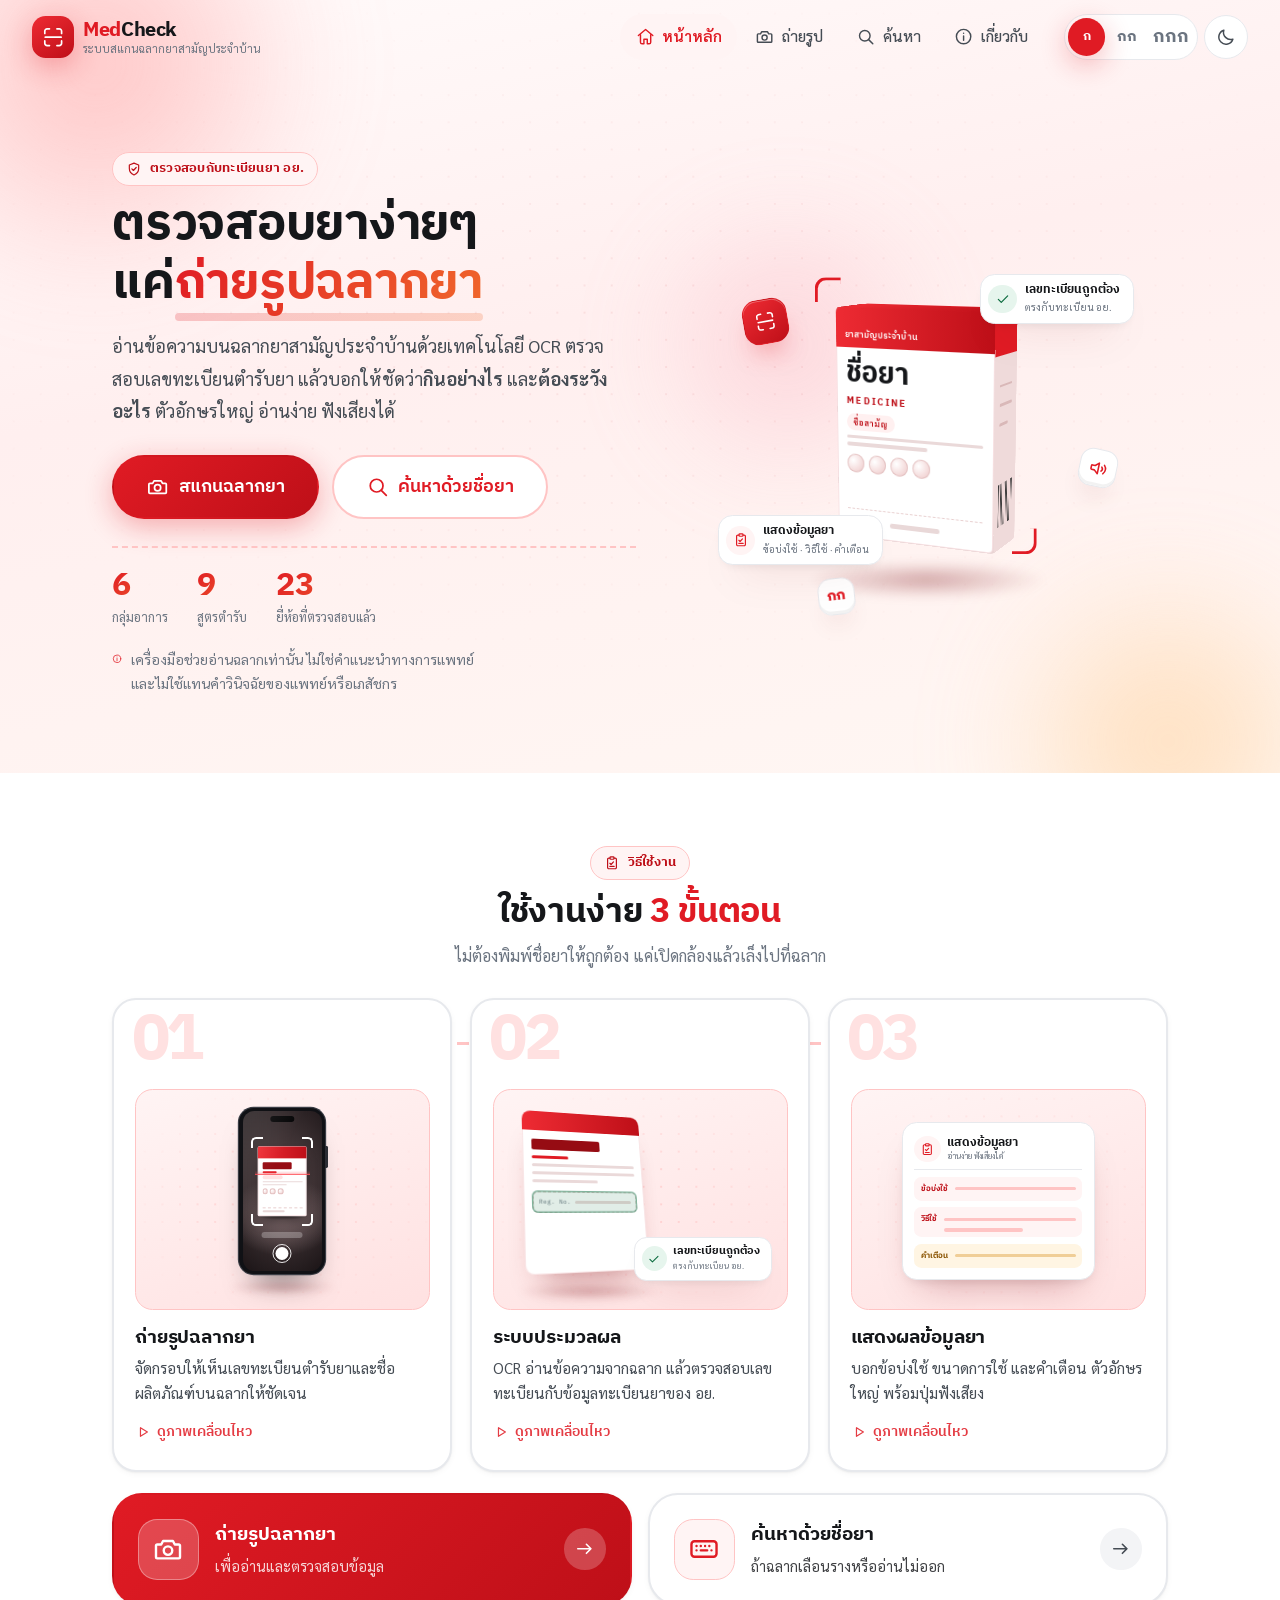
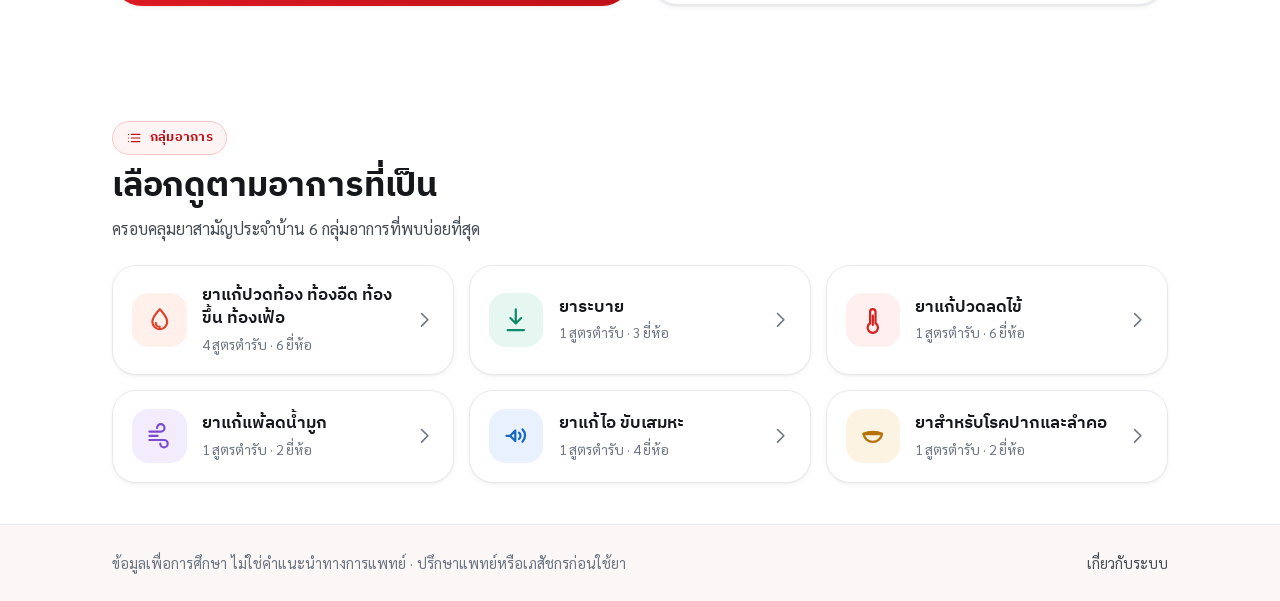
==== frontend/index.html @ 34eaa43f "หน้าถ่ายรูปฉลากยา เปิดกล้อง ถ่ายภาพนิ่ง และเลือกภาพจากเครื่อง - โครงหน้าถ่ายรูป 3 สถานะ ยังไม่เปิดกล" ====
<!DOCTYPE html>
<html lang="th">
<head>
  <meta charset="utf-8">
  <meta name="viewport" content="width=device-width, initial-scale=1">
  <title>MedCheck · ระบบสแกนฉลากยาสามัญประจำบ้าน</title>
  <meta name="description"
        content="อ่านฉลากยาด้วย OCR ตรวจสอบเลขทะเบียน อย. พร้อมข้อบ่งใช้ ขนาดยา และคำเตือน">

  <link rel="preconnect" href="https://fonts.googleapis.com">
  <link rel="preconnect" href="https://fonts.gstatic.com" crossorigin>
  <link rel="stylesheet" href="https://fonts.googleapis.com/css2?family=IBM+Plex+Sans+Thai:wght@400;500;600;700&family=Sarabun:wght@400;500;600;700&family=IBM+Plex+Mono:wght@500;600&display=swap">


  <link rel="stylesheet" href="css/tokens.css">
  <link rel="stylesheet" href="css/base.css">
  <link rel="stylesheet" href="css/shell.css">
  <link rel="stylesheet" href="css/components.css">
  <link rel="stylesheet" href="css/pages.css">
</head>
<body>

  <div id="intro" aria-hidden="true">
    <span class="intro-mark" data-ico="scan"></span>
    <div class="intro-name"><i>Med</i>Check</div>
    <div class="intro-sub">ระบบสแกนฉลากยาสามัญประจำบ้าน</div>
    <div class="intro-bar"><i></i></div>
  </div>

  <a class="skip" href="#main">ข้ามไปเนื้อหาหลัก</a>
  <header class="hdr">
    <div class="wrap hdr-in">
      <a href="#/" class="logo">
        <span class="logo-mark" data-ico="scan" aria-hidden="true"></span>
        <span class="logo-tx"><b><i>Med</i>Check</b>
        <span>ระบบสแกนฉลากยาสามัญประจำบ้าน</span></span>
      </a>

      <nav class="mainnav" aria-label="เมนูหลัก">
        <a href="#/" data-nav="home"><span data-ico="home" aria-hidden="true"></span>หน้าหลัก</a>
        <a href="#/scan" data-nav="scan"><span data-ico="camera" aria-hidden="true"></span>ถ่ายรูป</a>
        <a href="#/search" data-nav="search"><span data-ico="search" aria-hidden="true"></span>ค้นหา</a>
        <a href="#/about" data-nav="about"><span data-ico="info" aria-hidden="true"></span>เกี่ยวกับ</a>
      </nav>

      <div class="hdr-act">
        <div class="fs-ctl" role="group" aria-label="ปรับขนาดตัวอักษร">
          <button type="button" data-fs="1" aria-pressed="true" title="ตัวอักษรขนาดปกติ">ก<span class="sr-only">ขนาดปกติ</span></button>
          <button type="button" data-fs="2" aria-pressed="false" title="ตัวอักษรขนาดใหญ่">กก<span class="sr-only">ขนาดใหญ่</span></button>
          <button type="button" data-fs="3" aria-pressed="false" title="ตัวอักษรขนาดใหญ่พิเศษ">กกก<span class="sr-only">ขนาดใหญ่พิเศษ</span></button>
        </div>

        <button class="iconbtn" id="themeBtn" type="button" aria-label="สลับโหมดสีสว่างและมืด"> 
          <span data-ico="moon" aria-hidden="true"></span></button>
          <button class="iconbtn menu-btn" id="menuBtn" type="button"
          aria-expanded="false" aria-controls="drawer" aria-label="เปิดเมนู">
          <span class="bars" aria-hidden="true"><i></i><i></i><i></i></span></button>
      </div>
    </div>
  </header>

  <main id="main">
    <section class="view" id="view-home">
      <div class="hero">
        <span class="blob b1" aria-hidden="true"></span>
        <span class="blob b2" aria-hidden="true"></span>
        <span class="blob b3" aria-hidden="true"></span>

        <div class="wrap hero-in">
          <div>
            <span class="eyebrow"><span data-ico="shield" aria-hidden="true"></span>ตรวจสอบกับทะเบียนยา อย.</span>

            <h1>ตรวจสอบยาง่ายๆ<br>แค่<em>ถ่ายรูปฉลากยา</em></h1>

            <p class="hero-lead">
              อ่านข้อความบนฉลากยาสามัญประจำบ้านด้วยเทคโนโลยี OCR
              ตรวจสอบเลขทะเบียนตำรับยา แล้วบอกให้ชัดว่า<b>กินอย่างไร</b> และ<b>ต้องระวังอะไร</b>
              ตัวอักษรใหญ่ อ่านง่าย ฟังเสียงได้
            </p>

            <div class="hero-cta">
              <a href="#/scan" class="btn btn-primary btn-lg">
                <span data-ico="camera" aria-hidden="true"></span>สแกนฉลากยา</a>
              <a href="#/search" class="btn btn-outline btn-lg">
                <span data-ico="search" aria-hidden="true"></span>ค้นหาด้วยชื่อยา</a>
            </div>
            
            <div class="hero-stats" id="heroStats"></div>
            <p class="hero-note">
              <span data-ico="info" aria-hidden="true"></span>
              <span>เครื่องมือช่วยอ่านฉลากเท่านั้น ไม่ใช่คำแนะนำทางการแพทย์
              และไม่ใช้แทนคำวินิจฉัยของแพทย์หรือเภสัชกร</span>
            </p>
          </div>
        
          
          <div class="art" aria-hidden="true">
            <span class="art-gnd"></span>

            <span class="art-bub red p1" data-tip="สแกนฉลากยาด้วยกล้อง"><span class="art-bub-in" data-ico="scan"></span></span>
            <span class="art-bub p2" data-tip="ฟังเสียงอ่านข้อมูลยา"><span class="art-bub-in" data-ico="speaker"></span></span>
            <span class="art-bub txt p3" data-tip="ขยายตัวอักษรให้อ่านง่าย"><span class="art-bub-in">กก</span></span>

            <div class="box3d">
              <div class="box3d-in">
                <div class="face front">
                  <div class="fr-band">ยาสามัญประจำบ้าน</div>
                  <div class="fr-body">
                    <b class="fr-brand">ชื่อยา</b>
                    <span class="fr-en">MEDICINE</span>
                    <span class="fr-gen">ชื่อสามัญ</span>
                    <span class="fr-ln"></span><span class="fr-ln s"></span>
                    <span class="fr-pill"><i></i><i></i><i></i><i></i></span>
                  </div>
                  <div class="fr-reg"><span>Reg. No.</span><i></i></div>
                  <i class="art-shine"></i>
                </div>
                <div class="face back"></div>
                <div class="face right"><span class="rl"></span><span class="rl"></span><span class="rl"></span><span class="rb"></span></div>
                <div class="face left"></div>
                <div class="face top"></div>
                <div class="face bottom"></div>
              </div>
            </div>

            <div class="art-scan"><i class="k1"></i><i class="k2"></i><i class="k3"></i><i class="k4"></i><i class="bm"></i></div>

            <div class="art-chip c1">
              <i data-ico="check"></i>
              <div><b>เลขทะเบียนถูกต้อง</b><span>ตรงกับทะเบียน อย.</span></div>
            </div>
            <div class="art-chip c2">
              <i data-ico="clipboard"></i>
              <div><b>แสดงข้อมูลยา</b><span>ข้อบ่งใช้ · วิธีใช้ · คำเตือน</span></div>
            </div>
          </div>
        </div>
      </div>

        <div class="wrap sec">
          <div class="center" style="max-width: 46ch; margin-inline:auto; margin-bottom:1.8rem;">
            <span class="eyebrow"><span data-ico="clipboard" aria-hidden="true"></span>วิธีใช้งาน</span>
            <h2>ใช้งานง่าย <span style="color: var(--primary)">3 ขั้นตอน</span></h2>
            <p class="muted mt-2">ไม่ต้องพิมพ์ชื่อยาให้ถูกต้อง แค่เปิดกล้องแล้วเล็งไปที่ฉลาก</p>
        </div>


        <div class="steps" id="stepList">

          <button class="step" type="button" data-step="0" aria-expanded="false">
              <span class="step-num" aria-hidden="true">01</span>
              <span class="step-stage">
                <span class="step-scene" aria-hidden="true">
                  <span class="sc">
                    <span class="sc-gnd s1-gnd"></span>
                    <span class="s1-phone">
                      <span class="s1-screen">
                      <span class="s1-shadow"></span>
                      <span class="s1-label">
                        <span class="lb-band"></span>
                        <span class="lb-body">
                          <span class="lb-title"></span><span class="lb-sub"></span><span class="lb-pill"></span>
                          <span class="lb-line"></span><span class="lb-line s"></span>
                          <span class="lb-dots"><i></i><i></i><i></i></span>
                        </span>
                        <span class="lb-reg"><i></i></span>
                      </span>
                      <span class="s1-vf"><i class="k1"></i><i class="k2"></i><i class="k3"></i><i class="k4"></i><span class="s1-beam"></span></span>
                      <span class="s1-hint"></span>
                      <span class="s1-shutter"><i></i></span>
                      <span class="s1-flash"></span>
                      </span>
                    </span>
                  </span>
                </span>
              </span>
              <h3>ถ่ายรูปฉลากยา</h3>
              <p>จัดกรอบให้เห็นเลขทะเบียนตำรับยาและชื่อผลิตภัณฑ์บนฉลากให้ชัดเจน</p>
              <span class="step-hint"><span data-ico="play" aria-hidden="true"></span>ดูภาพเคลื่อนไหว</span>
          </button>

          <button class="step" type="button" data-step="1" aria-expanded="false">
              <span class="step-num" aria-hidden="true">02</span>
              <span class="step-stage">
                <span class="step-scene" aria-hidden="true">
                  <span class="sc">
                    <span class="sc-gnd s2-gnd"></span>
                    <span class="s2-stage">
                      <span class="s2-card">
                      <span class="lb-band"></span>
                      <span class="s2-body">
                        <span class="lb-title"></span><span class="lb-sub"></span>
                        <span class="lb-line"></span><span class="lb-line"></span><span class="lb-line s"></span>
                        <span class="s2-reg"><span class="s2-hl"></span><em>Reg. No.</em><i></i></span>
                      </span>
                      <span class="s2-beam"></span>
                    </span>
                    </span>
                    <span class="sc-chip">
                      <span class="ci" data-ico="check"></span>
                      <span><b>เลขทะเบียนถูกต้อง</b><small>ตรงกับทะเบียน อย.</small></span>
                    </span>                    
                  </span>
                </span>
              </span>
              <h3>ระบบประมวลผล</h3>
              <p>OCR อ่านข้อความจากฉลาก แล้วตรวจสอบเลขทะเบียนกับข้อมูลทะเบียนยาของ อย.</p>
              <span class="step-hint"><span data-ico="play" aria-hidden="true"></span>ดูภาพเคลื่อนไหว</span>
          </button>

          <button class="step" type="button" data-step="2" aria-expanded="false">
              <span class="step-num" aria-hidden="true">03</span>
              <span class="step-stage">
                <span class="step-scene" aria-hidden="true">
                  <span class="sc">
                    <span class="s3-card">
                      <span class="s3-head">
                        <span class="ic" data-ico="clipboard"></span>
                        <span><b>แสดงข้อมูลยา</b><small>อ่านง่าย ฟังเสียงได้</small></span>
                      </span>
                      <span class="s3-row"><em>ข้อบ่งใช้</em><i></i></span>
                      <span class="s3-row"><em>วิธีใช้</em><i></i><i class="s"></i></span>
                      <span class="s3-row warn"><em>คำเตือน</em><i></i></span>
                    </span>
                  </span>
                </span>
              </span>

              <h3>แสดงผลข้อมูลยา</h3>
              <p>บอกข้อบ่งใช้ ขนาดการใช้ และคำเตือน ตัวอักษรใหญ่ พร้อมปุ่มฟังเสียง</p>
              <span class="step-hint"><span data-ico="play" aria-hidden="true"></span>ดูภาพเคลื่อนไหว</span>
          </button>
        </div>

        <div class="shortcuts">
          <a class="shortcut is-primary" href="#/scan">
            <span class="shortcut-ico" data-ico="camera" aria-hidden="true"></span>
            <span class="shortcut-b"><b>ถ่ายรูปฉลากยา</b><span>เพื่ออ่านและตรวจสอบข้อมูล</span></span>
            <span class="shortcut-go" data-ico="arrow" aria-hidden="true"></span>
          </a>
          <a class="shortcut" href="#/search">
            <span class="shortcut-ico" data-ico="keyboard" aria-hidden="true"></span>
            <span class="shortcut-b"><b>ค้นหาด้วยชื่อยา</b><span>ถ้าฉลากเลือนรางหรืออ่านไม่ออก</span></span>
            <span class="shortcut-go" data-ico="arrow" aria-hidden="true"></span>
          </a>
        </div>
        </div>

        <div class="wrap sec-sm">
          <div class="sec-head">
            <div class="ttl">
              <span class="eyebrow"><span data-ico="list" aria-hidden="true"></span>กลุ่มอาการ</span>
              <h2>เลือกดูตามอาการที่เป็น</h2>
              <p>ครอบคลุมยาสามัญประจำบ้าน 6 กลุ่มอาการที่พบบ่อยที่สุด</p>
            </div>
          </div>
          <div class="cats" id="homeCats"></div>
        </div>

        <div class="wrap sec-sm" id="recentWrap" hidden>
          <h2 style="font-size:clamp(1.2rem,2.4vw,1.6rem)">ดูล่าสุด</h2> 
          <ul class="rows" id="recentRows"></ul>       
        </div>


    </section>

    <section class="view" id="view-scan" hidden>
      <div class="wrap sec">
        <div class="page-head">
          <a class="backlink" href="#/" aria-label="กลับหน้าหลัก"><span data-ico="back" aria-hidden="true"></span></a>
          <div style="flex:1 1 16rem">
            <h1>ถ่ายรูปฉลากยา</h1>
            <p>ถ่ายให้เห็นชื่อยาและเลขทะเบียน อย. ชัดเจน ในที่ที่มีแสงเพียงพอ</p>
          </div>
        </div>

        <div class="camstage" id="camStage" data-state="idle">
          <video id="camView" playsinline muted autoplay></video>
          <img id="camShot" alt="ภาพฉลากยาที่ถ่ายไว้">
          <div class="camhint">
            <span data-ico="camera" aria-hidden="true"></span>
            <p>กดเปิดกล้องเพื่อถ่ายภาพฉลากยา<br>หรือเลือกภาพที่มีอยู่แล้วในเครื่อง</p>
          </div>
          <div class="camframe" aria-hidden="true"></div>
        </div>

        <p class="q-msg" id="camMsg" aria-live="polite" hidden></p>

        <div class="camctl">
          <button class="btn btn-primary btn-lg" id="camStart" type="button">
            <span data-ico="camera" aria-hidden="true"></span>เปิดกล้อง</button>
          <button class="btn btn-primary btn-lg" id="camShoot" type="button" hidden>
            <span data-ico="scan" aria-hidden="true"></span>ถ่ายภาพฉลาก</button>
          <button class="btn btn-soft" id="camRetry" type="button" hidden>
            <span data-ico="refresh" aria-hidden="true"></span>ถ่ายใหม่</button>
          <label class="btn btn-outline" for="camFile">
            <span data-ico="upload" aria-hidden="true"></span>เลือกภาพจากเครื่อง</label>
          <input class="sr-only" id="camFile" type="file" accept="image/*" capture="environment">
        </div>

        <canvas id="camWork" class="sr-only" aria-hidden="true"></canvas>

        <ul class="camtips">
          <li>วางฉลากให้อยู่ในกรอบ และถือกล้องให้นิ่ง</li>
          <li>เลี่ยงแสงสะท้อนจากแผงยาและฟิล์มพลาสติก</li>
          <li>ถ้าตัวอักษรเล็กมาก ให้ถ่ายใกล้ขึ้นทีละส่วน</li>
        </ul>
      </div>
    </section>

    <section class="view" id="view-search" hidden>
      <div class="wrap sec">
        <div class="page-head">
          <a class="backlink" href="#/" aria-label="กลับหน้าหลัก"><span data-ico="back" aria-hidden="true"></span></a>
          <div style="flex:1 1 16rem">
            <h1>ค้นหาข้อมูลยาสามัญประจำบ้าน</h1>
            <p>ค้นหาด้วยชื่อการค้า ชื่อสามัญทางยา หรือเลขทะเบียน อย.</p>
          </div>
        </div>

        <div class="searchwrap">
          <div class="searchbox">
            <span data-ico="search" aria-hidden="true"></span>
            <label class="sr-only" for="q">ค้นหาชื่อยา ตัวยาสำคัญ หรือเลขทะเบียนตำรับยา</label>
            <input id="q" type="search" inputmode="search" autocomplete="off"
                  role="combobox" aria-expanded="false" aria-controls="qList" aria-autocomplete="list"
                  placeholder="เช่น พาราเซตามอล, ซาร่า, 2A 721/28">
            <button class="clr" id="qClear" type="button" aria-label="ล้างคำค้นหา" hidden>
              <span data-ico="x" aria-hidden="true"></span></button>
            <button class="mic" id="qMic" type="button" aria-pressed="false" aria-label="พูดเพื่อค้นหา" hidden>
              <span data-ico="mic" aria-hidden="true"></span></button>
          </div>
          <ul class="suggest" id="qList" role="listbox" aria-label="คำแนะนำการค้นหา" hidden></ul>
        </div>
        <p class="q-msg" id="qMsg" aria-live="polite" hidden></p>

        <div class="chipbar" id="chipbar" role="group" aria-label="กรองตามกลุ่มอาการ"></div>
        <p class="text-sm muted mt-4" id="resCount" aria-live="polite"></p>
        <ul class="rows" id="resRows"></ul>
        <div id="resEmpty"></div>
      </div>
    </section>

    <section class="view" id="view-detail" hidden>
      <div class="wrap sec" id="detailBody"></div>
    </section>

    <section class="view" id="view-about" hidden>
      <div class="wrap sec" id="aboutBody"></div>
    </section>

  </main>

  
  <footer class="ftr">
    <div class="wrap ftr-in">
      <span>ข้อมูลเพื่อการศึกษา ไม่ใช่คำแนะนำทางการแพทย์ · ปรึกษาแพทย์หรือเภสัชกรก่อนใช้ยา</span>
      <nav aria-label="เมนูส่วนท้าย">
        <a href="#/about">เกี่ยวกับระบบ</a>
      </nav>
    </div>
  </footer>

  <nav class="botnav" aria-label="เมนูหลัก (อุปกรณ์พกพา)">
    <a href="#/"       data-nav="home"><span data-ico="home"   aria-hidden="true"></span>หน้าหลัก</a>
    <a href="#/scan"   data-nav="scan"><span data-ico="camera" aria-hidden="true"></span>ถ่ายรูป</a>
    <a href="#/search" data-nav="search"><span data-ico="search" aria-hidden="true"></span>ค้นหา</a>
    <a href="#/about"  data-nav="about"><span data-ico="info"   aria-hidden="true"></span>เกี่ยวกับ</a>
  </nav>

  <div class="drawer-back" id="drawerBack"></div>
  <aside class="drawer" id="drawer" role="dialog" aria-modal="true" aria-label="เมนูหลัก">
    <div class="drawer-head">
      <span class="logo">
        <span class="logo-mark" data-ico="scan" aria-hidden="true"></span>
        <span class="logo-tx"><b><i>Med</i>Check</b></span>
      </span>
      <button class="iconbtn" id="drawerClose" type="button" aria-label="ปิดเมนู">
        <span data-ico="x" aria-hidden="true"></span>
      </button>
    </div>
    <nav class="drawer-nav" aria-label="เมนูหลัก">
      <a href="#/" data-nav="home" style="--dd:60ms"><span data-ico="home" aria-hidden="true"></span>หน้าหลัก</a>
      <a href="#/scan" data-nav="scan" style="--dd:110ms"><span data-ico="camera" aria-hidden="true"></span>ถ่ายรูป</a>
      <a href="#/search" data-nav="search" style="--dd:160ms"><span data-ico="search" aria-hidden="true"></span>ค้นหา</a>
      <a href="#/about" data-nav="about" style="--dd:210ms"><span data-ico="info" aria-hidden="true"></span>เกี่ยวกับ</a>
    </nav>
  </aside>

  <script src="js/data.js"></script>
  <script src="js/app.js"></script>

</body>
</html>
---- frontend/css/tokens.css ----
/* ไส่่เฉดแดง */
:root{
    --red-50:#FFF4F4; 
    --red-100:#FFE1E1; 
    --red-200:#FFC4C4; 
    --red-300:#FF9494;
    --red-400:#F95C5C; 
    --red-500:#EE2B33; 
    --red-600:#E01B24; 
    --red-700:#BE0F18;
    --red-800:#960C13; 
    --red-900:#6E0A10;

    /* สีที่บอกหน้าที่ */
    --primary:#E01B24; 
    --primary-2:#BE0F18; 
    --primary-hover:#BE0F18; 
    --primary-active:#960C13;
    --on-primary:#fff;
    --tint:#FFF4F4; 
    --tint-2:#FFE1E1; 
    --tint-line:#FFC4C4; 
    --brand-ink:#BE0F18;

    /* สีประจำกลุ่มอาการ ช่วยให้จำและกวาดตาหาได้เร็ว */
    --c1:#E0432B; 
    --c1-bg:#FFF0EC; 
    --c2:#0E8A6A; 
    --c2-bg:#E6F6F1;
    --c3:#D6221F; 
    --c3-bg:#FFEFEF; 
    --c4:#7A4BD0; 
    --c4-bg:#F2ECFD;
    --c5:#1667C4;
    --c5-bg:#E9F1FC; 
    --c6:#B5730A; 
    --c6-bg:#FDF3E2;

    /* พื้นผิวและตัวอักษร */
    --page:#fff; 
    --panel:#F7F8FA; 
    --surface:#fff; 
    --surface-2:#FBF7F7; 
    --surface-3:#F3F4F6;
    --ink:#15171A; 
    --ink-2:#454C54; 
    --ink-3:#6B7480;
    --line:#E7E9ED; 
    --line-2:#D2D7DE;

    /* สีบอกสถานะ */
    --ok:#0B6B3E; 
    --ok-bg:#E6F5ED; 
    --ok-line:#A5DCC0;
    --warn:#8A5300; 
    --warn-bg:#FFF5E3; 
    --warn-line:#F0CE97;
    --danger:#BE0F18; 
    --danger-bg:#FFEFEF; 
    --danger-line:#FFC4C4;
    --info:#14508C; 
    --info-bg:#EAF2FB; 
    --info-line:#BCD5F0;

    --dark:#15171B; 
    --dark-2:#1E2126; 
    --dark-line:#2C3037; 
    --dark-ink:#EBEDF0; 
    --dark-ink-2:#98A1AC;

    /* เงา มุมโค้ง จังหวะ ฟอนต์ */
    --ring:#E01B24;
    --sh-1:0 1px 2px rgba(18,20,24,.05),0 2px 6px rgba(18,20,24,.04);
    --sh-2:0 6px 20px rgba(18,20,24,.08);
    --sh-3:0 20px 48px rgba(120,10,16,.16);
    --glow:0 8px 28px rgba(224,27,36,.32);

    --r-xs:10px; --r-sm:14px; --r:18px; --r-lg:24px; --r-xl:30px; --r-full:999px;
    --d1:150ms; --d2:240ms; --d3:380ms; --d4:560ms;
    --ez:cubic-bezier(.22,.61,.36,1); --ez-out:cubic-bezier(.16,1,.3,1); --ez-back:cubic-bezier(.34,1.5,.64,1);

    --f-head:"IBM Plex Sans Thai","Sarabun","Segoe UI",Tahoma,sans-serif;
    --f-body:"Sarabun","IBM Plex Sans Thai","Segoe UI",Tahoma,sans-serif;
    --f-mono:"IBM Plex Mono",ui-monospace,Consolas,monospace;

    --hdr:4.6rem; --nav:4.6rem; --maxw:1120px;
    color-scheme:light;
}

/* โหมดมืด — ตามการตั้งค่าของเครื่อง */
@media (prefers-color-scheme:dark){:root:not([data-theme="light"]){ color-scheme:dark;
    --primary:#F2444C; --primary-2:#D01B24; --primary-hover:#FF5A62; --primary-active:#BE0F18;
    --tint:#2C1618; --tint-2:#3D1D20; --tint-line:#5A2A2E; --brand-ink:#FF9494;
    --c1:#FF9E86; --c1-bg:#33201B; --c2:#66D6B4; --c2-bg:#123028; --c3:#FF9494; --c3-bg:#331A1A;
    --c4:#BFA3F5; --c4-bg:#241C38; --c5:#8CBAEE; --c5-bg:#132738; --c6:#F0C476; --c6-bg:#332715;
    --page:#101215; --panel:#15181C; --surface:#191D22; --surface-2:#20252B; --surface-3:#262C33;
    --ink:#F1F3F6; --ink-2:#C5CCD4; --ink-3:#959EA9;
    --line:#2A2F36; --line-2:#3A424B;
    --ok:#63D69E; --ok-bg:#0F2E1F; --ok-line:#245540;
    --warn:#EDBE74; --warn-bg:#2E220F; --warn-line:#54401F;
    --danger:#FF9494; --danger-bg:#301416; --danger-line:#582327;
    --info:#8FBDEE; --info-bg:#112336; --info-line:#274461;
    --dark:#0C0E11; --dark-2:#14171B; --dark-line:#252A31;
    --sh-1:0 1px 2px rgba(0,0,0,.5); --sh-2:0 6px 20px rgba(0,0,0,.55); --sh-3:0 20px 48px rgba(0,0,0,.68);
    --glow:0 8px 28px rgba(242,68,76,.28);
}}

/* โหมดมืด — ผู้ใช้กดเลือกเอง */
:root[data-theme="dark"]{ color-scheme:dark;
  --primary:#F2444C; --primary-2:#D01B24; --primary-hover:#FF5A62; --primary-active:#BE0F18;
  --tint:#2C1618; --tint-2:#3D1D20; --tint-line:#5A2A2E; --brand-ink:#FF9494;
  --c1:#FF9E86; --c1-bg:#33201B; --c2:#66D6B4; --c2-bg:#123028; --c3:#FF9494; --c3-bg:#331A1A;
  --c4:#BFA3F5; --c4-bg:#241C38; --c5:#8CBAEE; --c5-bg:#132738; --c6:#F0C476; --c6-bg:#332715;
  --page:#101215; --panel:#15181C; --surface:#191D22; --surface-2:#20252B; --surface-3:#262C33;
  --ink:#F1F3F6; --ink-2:#C5CCD4; --ink-3:#959EA9;
  --line:#2A2F36; --line-2:#3A424B;
  --ok:#63D69E; --ok-bg:#0F2E1F; --ok-line:#245540;
  --warn:#EDBE74; --warn-bg:#2E220F; --warn-line:#54401F;
  --danger:#FF9494; --danger-bg:#301416; --danger-line:#582327;
  --info:#8FBDEE; --info-bg:#112336; --info-line:#274461;
  --dark:#0C0E11; --dark-2:#14171B; --dark-line:#252A31;
  --sh-1:0 1px 2px rgba(0,0,0,.5); --sh-2:0 6px 20px rgba(0,0,0,.55); --sh-3:0 20px 48px rgba(0,0,0,.68);
  --glow:0 8px 28px rgba(242,68,76,.28);
}

/* ระดับขนาดตัวอักษร */
html{font-size:100%}                       /* 16px */
html[data-fs="2"]{font-size:112.5%}        /* 18px */
html[data-fs="3"]{font-size:127%}          /* ~20px */
---- frontend/css/base.css ----
/* reset และ typography */
*,*::before,*::after{
    box-sizing:border-box;
}

html{
    -webkit-text-size-adjust:100%; 
    scroll-behavior:smooth;
}

body{
    margin:0; 
    background:var(--page); 
    color:var(--ink);
    font:400 1rem/1.7 var(--f-body); 
    overflow-x:hidden; 
    -webkit-font-smoothing:antialiased;
}

h1,h2,h3,h4{
    font-family:var(--f-head); 
    font-weight:700; 
    line-height:1.28;
    margin:0; 
    letter-spacing:-.005em;
}

h1{font-size:clamp(1.85rem,5.4vw,3.05rem); line-height:1.2}
h2{font-size:clamp(1.45rem,3.4vw,2.1rem)}
h3{font-size:clamp(1.1rem,2.2vw,1.32rem)}
h4{font-size:1.05rem; font-weight:600}
p{margin:0}
ul,ol{margin:0; padding:0; list-style:none}
a{color:var(--brand-ink); text-underline-offset:3px}

/* สื่อ ฟอร์ม และโฟกัส */
img,video,canvas,svg{
    max-width:100%; 
    display:block;
}

svg{
    width:1.15em; 
    height:1.15em; 
    flex:0 0 auto;
}

button,input,select,textarea{font:inherit; color:inherit}

:where(a,button,input,select,textarea,[tabindex]):focus-visible{
  outline:3px solid var(--ring); 
  outline-offset:3px; 
  border-radius:var(--r-xs);
}

[hidden]{display:none!important}
::selection{background:var(--tint-2); color:var(--ink)}

/* ตัวช่วย */
.mono{
    font-family:var(--f-mono); 
    font-variant-numeric:tabular-nums;
}

.sr-only{
    position:absolute!important;
    width:1px;height:1px;
    padding:0;
    margin:-1px;
    overflow:hidden;clip:rect(0 0 0 0);
    white-space:nowrap;
    border:0;
}

.skip{
    position:absolute; 
    left:8px; 
    top:-100px; 
    z-index:2000; 
    background:var(--surface);
    padding:.7rem 1rem; 
    border-radius:var(--r-sm); 
    box-shadow:var(--sh-2);
    transition:top var(--d2) var(--ez)
}

.skip:focus{top:8px}

.wrap{
    width:100%; 
    max-width:var(--maxw); 
    margin-inline:auto;
    padding-inline:clamp(1rem,4vw,2rem)
}

.muted{color:var(--ink-3)} 
.text-sm{font-size:.9rem} 
.text-xs{font-size:.82rem}
.mt-2{margin-top:.5rem}
.mt-3{margin-top:.85rem}
.mt-4{margin-top:1.15rem}
.mt-5{margin-top:1.7rem}
.mb-3{margin-bottom:.85rem}
.mb-4{margin-bottom:1.15rem}
.ml-auto{margin-inline-start:auto}
.flex{display:flex}
.items-center{align-items:center}
.wrapf{flex-wrap:wrap}
.gap-2{gap:.5rem}.gap-3{gap:.85rem}
.gap-4{gap:1.15rem}
.center{text-align:center}

/* MOTION */
.view{animation:vin 420ms var(--ez-out) both}
@keyframes vin{
  from{opacity:0; transform:translate3d(0,22px,0) scale(.994)}
  to{opacity:1; transform:none}}

.view>*>.page-head,.view>.hero,.view>.wrap>.scan-wrap>.center{
  animation:vinLead 520ms var(--ez-out) both 80ms}
@keyframes vinLead{
  from{opacity:0; transform:translate3d(0,14px,0)} to{opacity:1; transform:none}}

.reveal{opacity:0; transform:translate3d(0,26px,0)}
.reveal.in{opacity:1; transform:none;
  transition:opacity var(--d4) var(--ez-out) var(--rd,0ms),
             transform var(--d4) var(--ez-out) var(--rd,0ms)}
.pop{opacity:0; transform:scale(.9)}
.pop.in{opacity:1; transform:none;
  transition:opacity var(--d3) var(--ez-back) var(--rd,0ms),
             transform var(--d3) var(--ez-back) var(--rd,0ms)}

@media (prefers-reduced-motion:reduce){
  *,*::before,*::after{animation-duration:1ms!important;animation-iteration-count:1!important;
    transition-duration:1ms!important;scroll-behavior:auto!important}
  .view{animation:none} .reveal,.pop{opacity:1; transform:none}
}

/* LAYOUT */
main{
    min-height:60vh; 
    padding-bottom:calc(var(--nav) + env(safe-area-inset-bottom) + .5rem)
}
@media (min-width:700px){ main{padding-bottom:0} }

.sec{padding-block:clamp(2.4rem,6vw,4.6rem)}
.sec-sm{padding-block:clamp(1.6rem,3.6vw,2.6rem)}

.sec-head{
    display:flex; 
    align-items:flex-start; 
    gap:.85rem; 
    flex-wrap:wrap; 
    margin-bottom:1.4rem;
}

.sec-head .ttl{
    flex:1 1 18rem; 
    min-width:0
}

.sec-head p{
    color:var(--ink-2); 
    font-size:1rem; 
    margin-top:.45rem; 
    max-width:56ch
}

.eyebrow{
    display:inline-flex; 
    align-items:center; 
    gap:.5rem; 
    margin-bottom:.65rem;
    padding:.32rem .8rem; 
    border-radius:var(--r-full); 
    background:var(--tint);
    color:var(--brand-ink); 
    border:1px solid var(--tint-line);
    font-family:var(--f-head); 
    font-size:.8rem; 
    font-weight:700; 
    letter-spacing:.02em}
.eyebrow svg{width:1rem;height:1rem}

.page-head{
    display:flex; 
    align-items:flex-start; 
    gap:.85rem; flex-wrap:wrap; 
    margin-bottom:1.5rem;
}
.backlink{
    width:3rem;
    height:3rem;
    flex:0 0 auto;
    border-radius:var(--r-full);
    border:1px solid var(--line); 
    background:var(--surface); color:var(--ink-2);
    display:grid;
    place-items:center; 
    cursor:pointer; 
    text-decoration:none;
    transition:all var(--d1) var(--ez)
}
.backlink:hover{
    background:var(--tint); 
    color:var(--primary);
    border-color:var(--tint-line); 
    transform:translateX(-3px);
}
.backlink svg{
    width:1.35rem;
    height:1.35rem;
}
.page-head h1{font-size:clamp(1.5rem,3.6vw,2.15rem)}
.page-head p{color:var(--ink-2); font-size:1rem; margin-top:.4rem}
---- frontend/css/shell.css ----
/* header */

/* แถบบนโปร่งใส */
.hdr {
    position:sticky; 
    top:0; 
    z-index:100; 
    background:transparent;
    border-bottom:1px solid transparent; 
    padding-top:env(safe-area-inset-top);
    transition: background var(--d3) var(--ez), border-color var(--d3) var(--ez), box-shadow var(--d3) var(--ez);
}

.hdr.is-scrolled {
    background:color-mix(in srgb,var(--surface) 88%,transparent);
    border-bottom-color:var(--line); 
    box-shadow:var(--sh-1);
}

@supports (backdrop-filter:blur(8px)){
  .hdr.is-scrolled{backdrop-filter:saturate(1.5) blur(16px)};}

/* ฮีโร่เลื่อนขึ้นไปอยู่ใต้แถบบน จะได้เห็นพื้นหลังทะลุแถบโปร่ง */
#view-home .hero{margin-top:calc(-1 * var(--hdr-h,0px)); padding-top:var(--hdr-h,0px)}

.hdr .wrap{max-width:min(84rem,100%);}
.hdr-in{
    min-height:var(--hdr); 
    display:flex; 
    align-items:center; 
    gap:.9rem;
    padding-block:.5rem; 
    flex-wrap:wrap;
}

/* logo */
.hdr-act {flex:0 0 auto}
.logo {
    display:flex; 
    align-items:center; 
    gap:.6rem; 
    text-decoration:none;
    color:inherit; 
    white-space:nowrap;
}

.logo-mark {
    width:2.6rem;
    height:2.6rem;
    flex:0 0 auto;
    border-radius:.85rem;
    display:grid;
    place-items:center;
    background:linear-gradient(145deg,var(--red-500),var(--red-700)); 
    color:#fff;
    box-shadow:var(--glow); 
    position:relative; 
    overflow:hidden;
}

/* แสงกวาดผ่านโลโก้เป็นระยะ */
.logo-mark::after{
    content:""; 
    position:absolute; 
    inset:0;
    background:linear-gradient(120deg,transparent 40%,rgba(255,255,255,.45) 50%,transparent 60%);
    transform:translateX(-120%); 
    animation:sheen 10s var(--ez) 1.4s infinite;
}
@keyframes sheen{0%,72%{transform:translateX(-120%)} 88%,100%{transform:translateX(120%)}}

.logo-mark svg{
    width:1.4rem;
    height:1.4rem;
}
.logo-tx{display:flex; flex-direction:column; line-height:1.18}
.logo-tx b{font-family:var(--f-head); font-size:1.28rem; font-weight:700;
  letter-spacing:-.02em; color:var(--ink)}
.logo-tx b i{font-style:normal; color:var(--primary)}
.logo-tx span{font-size:.7rem; color:var(--ink-3)}
@media (max-width:560px){ .logo-tx span{display:none} }

/* menu & icon */
.mainnav{display:none; margin-inline-start:auto; gap:.2rem}
.mainnav a{display:inline-flex; align-items:center; gap:.45rem;
  padding:.62rem .95rem; border-radius:var(--r-full); text-decoration:none;
  color:var(--ink-2); font-size:.95rem; font-weight:500; position:relative;
  white-space:nowrap; flex:0 0 auto;
  transition:background var(--d1) var(--ez), color var(--d1) var(--ez)}
.mainnav a svg{width:1.2rem;height:1.2rem}
.mainnav a:hover{background:var(--surface-3); color:var(--ink)}
.mainnav a[aria-current="page"]{color:var(--primary); font-weight:600;
  background:var(--tint)}

.hdr-act{display:flex; align-items:center; gap:.4rem; margin-inline-start:auto}
.mainnav+.hdr-act{margin-inline-start:.4rem}

.iconbtn{width:2.75rem;height:2.75rem;border-radius:var(--r-full);
  border:1px solid var(--line); background:var(--surface); color:var(--ink-2);
  display:grid;place-items:center; cursor:pointer;
  transition:background var(--d1) var(--ez), transform var(--d1) var(--ez),
             border-color var(--d1) var(--ez)}
.iconbtn:hover{background:var(--surface-3); border-color:var(--line-2); color:var(--ink)}
.iconbtn:active{transform:scale(.92)}
.iconbtn svg{width:1.25rem;height:1.25rem}

/* menu 3 level */
.menu-btn{display:none}
@media (min-width:700px) and (max-width:999px){ .menu-btn{display:grid} }
@media (min-width:1000px){ .mainnav{display:flex} }
@media (min-width:700px) and (max-width:1139px){
  html[data-fs="2"] .mainnav{display:none}
  html[data-fs="2"] .menu-btn{display:grid} }
@media (min-width:700px) and (max-width:1289px){
  html[data-fs="3"] .mainnav{display:none}
  html[data-fs="3"] .menu-btn{display:grid} }

  /* menu bar */
.menu-btn .bars{position:relative; width:1.4rem; height:1.05rem}
.menu-btn .bars i{position:absolute; inset-inline:0; height:2.5px;
  border-radius:2px; background:currentColor;
  transition:transform var(--d2) var(--ez-back), opacity var(--d1) var(--ez)}
.menu-btn .bars i:nth-child(1){top:0}
.menu-btn .bars i:nth-child(2){top:calc(50% - 1.25px)}
.menu-btn .bars i:nth-child(3){bottom:0}

.menu-btn[aria-expanded="true"]{background:var(--primary); color:#fff;
  border-color:var(--primary)}
.menu-btn[aria-expanded="true"] .bars i:nth-child(1){transform:translateY(.5rem) rotate(45deg)}
.menu-btn[aria-expanded="true"] .bars i:nth-child(2){opacity:0; transform:scaleX(.2)}
.menu-btn[aria-expanded="true"] .bars i:nth-child(3){transform:translateY(-.5rem) rotate(-45deg)}

/* slide menu  */
.drawer-back{position:fixed; inset:0; z-index:200; background:rgba(16,10,12,.5);
  opacity:0; pointer-events:none; transition:opacity var(--d3) var(--ez)}
@supports (backdrop-filter:blur(4px)){ .drawer-back{backdrop-filter:blur(4px)} }
.drawer-back.open{opacity:1; pointer-events:auto}

.drawer{position:fixed; z-index:201; top:0; bottom:0; inset-inline-end:0;
  width:min(23rem,88vw); background:var(--surface); box-shadow:var(--sh-3);
  display:flex; flex-direction:column;
  padding:1rem 1rem calc(1rem + env(safe-area-inset-bottom));
  padding-top:calc(1rem + env(safe-area-inset-top)); overflow-y:auto;
  transform:translateX(102%); visibility:hidden;
  transition:transform var(--d3) var(--ez-out), visibility 0s linear var(--d3)}
.drawer.open{transform:none; visibility:visible;
  transition:transform var(--d3) var(--ez-out), visibility 0s}

.drawer-head{display:flex; align-items:center; gap:.8rem;
  padding-bottom:1rem; border-bottom:1px solid var(--line)}
.drawer-head .logo{flex:1; min-width:0}

.drawer-nav{display:grid; gap:.55rem; margin-top:1.1rem}
.drawer-nav a{display:flex; align-items:center; gap:.9rem; min-height:3.6rem;
  padding:0 1.1rem; border-radius:var(--r); text-decoration:none;
  color:var(--ink-2); background:var(--surface-2); border:1.5px solid var(--line);
  font-family:var(--f-head); font-size:1.08rem; font-weight:600;
  opacity:0; transform:translateX(1.6rem)}
.drawer.open .drawer-nav a{opacity:1; transform:none;
  transition:opacity var(--d3) var(--ez-out) var(--dd,0ms),
             transform var(--d3) var(--ez-out) var(--dd,0ms),
             background var(--d1) var(--ez), color var(--d1) var(--ez),
             border-color var(--d1) var(--ez)}
.drawer-nav a svg{width:1.5rem;height:1.5rem}
.drawer-nav a:hover{background:var(--tint); border-color:var(--tint-line);
  color:var(--primary)}
.drawer-nav a[aria-current="page"]{
  background:linear-gradient(135deg,var(--primary),var(--primary-2));
  color:#fff; border-color:transparent; box-shadow:var(--glow)}

body.locked{overflow:hidden}

@media (prefers-reduced-motion:reduce){
  .drawer,.drawer.open{transition:none}
  .drawer-nav a{opacity:1; transform:none}
  .menu-btn .bars i{transition:none}
}

/*  ปุ่มขยายตัวอักษร */
.fs-ctl{display:inline-flex; align-items:center; padding:.2rem; gap:.15rem;
  border:1px solid var(--line); border-radius:var(--r-full); background:var(--surface)}
.fs-ctl button{min-width:2.35rem; height:2.35rem; border:0;
  border-radius:var(--r-full); cursor:pointer; background:transparent; color:var(--ink-3);
  font-family:var(--f-head); font-weight:700; line-height:1;
  display:grid; place-items:center; padding:0 .3rem;
  transition:background var(--d1) var(--ez), color var(--d1) var(--ez),
             transform var(--d1) var(--ez)}
.fs-ctl button:nth-child(1){font-size:.82rem}
.fs-ctl button:nth-child(2){font-size:.95rem}
.fs-ctl button:nth-child(3){font-size:1.1rem}
.fs-ctl button:hover{background:var(--surface-3); color:var(--ink-2)}
.fs-ctl button[aria-pressed="true"]{background:var(--primary); color:#fff;
  box-shadow:var(--glow)}
.fs-ctl button:active{transform:scale(.9)}


@media (max-width:400px){
  .fs-ctl button{min-width:2rem; height:2.1rem; padding:0 .2rem}
  .hdr-in{gap:.5rem}
}

/* button */
.btn{--h:3.35rem; display:inline-flex; align-items:center; justify-content:center;
  gap:.6rem; min-height:var(--h); padding:0 1.5rem;
  border-radius:var(--r-full); border:2px solid transparent;
  font-family:var(--f-head); font-size:1.02rem; font-weight:600; line-height:1;
  cursor:pointer; text-decoration:none; white-space:nowrap;
  position:relative; overflow:hidden;
  transition:background var(--d1) var(--ez), color var(--d1) var(--ez),
             border-color var(--d1) var(--ez), box-shadow var(--d2) var(--ez),
             transform var(--d1) var(--ez)}
.btn svg{width:1.25rem;height:1.25rem}
.btn:active{transform:scale(.97)}

.btn-primary{background:linear-gradient(135deg,var(--primary),var(--primary-2));
  color:#fff; box-shadow:var(--glow)}
.btn-primary:hover{box-shadow:0 12px 34px rgba(224,27,36,.42);
  transform:translateY(-2px)}
.btn-primary:active{transform:translateY(0) scale(.97)}

.btn-outline{background:var(--surface); color:var(--primary);
  border-color:var(--tint-line)}
.btn-outline:hover{background:var(--tint); border-color:var(--primary);
  transform:translateY(-2px)}

.btn-soft{background:var(--surface); color:var(--ink); border-color:var(--line-2)}
.btn-soft:hover{background:var(--surface-3)}
.btn-ghost{background:transparent; color:var(--ink-2); border-color:transparent}
.btn-ghost:hover{background:var(--surface-3)}

.btn-sm{--h:2.6rem; padding:0 1rem; font-size:.9rem}
.btn-sm svg{width:1.05rem;height:1.05rem}
.btn-lg{--h:4rem; padding:0 2rem; font-size:1.15rem}
.btn-lg svg{width:1.45rem;height:1.45rem}
.btn-block{width:100%}
.btn[disabled],.btn[aria-disabled="true"]{opacity:.45; cursor:not-allowed;
  box-shadow:none; transform:none}

/* ระลอกคลื่นตอนกด ให้รู้ว่าระบบรับคำสั่งแล้ว */
.btn::after{content:""; position:absolute; inset:0; border-radius:inherit;
  background:radial-gradient(circle,#fff 12%,transparent 12.5%);
  background-position:50%; background-size:220%; opacity:0;
  transition:background-size .5s,opacity .6s}
.btn:active::after{background-size:0%; opacity:.28; transition:0s}

.spin{width:1.15rem;height:1.15rem;border:2.5px solid currentColor;
  border-top-color:transparent; border-radius:50%; animation:spin .7s linear infinite}
@keyframes spin{to{transform:rotate(360deg)}}

/* nav */
.botnav{position:fixed; left:0;right:0;bottom:0; z-index:110; display:flex;
  background:color-mix(in srgb,var(--surface) 94%,transparent);
  border-top:1.5px solid var(--line);
  padding-bottom:env(safe-area-inset-bottom);
  box-shadow:0 -4px 20px rgba(18,20,24,.07)}
@supports (backdrop-filter:blur(8px)){
  .botnav{backdrop-filter:saturate(1.5) blur(16px)}}

.botnav a{flex:1; min-height:var(--nav); display:flex; flex-direction:column;
  align-items:center; justify-content:center; gap:.2rem; text-decoration:none;
  color:var(--ink-3); font-size:.78rem; font-weight:500; position:relative;
  transition:color var(--d1) var(--ez)}
.botnav a svg{width:1.6rem;height:1.6rem;
  transition:transform var(--d2) var(--ez-back)}
.botnav a[aria-current="page"]{color:var(--primary); font-weight:600}
.botnav a[aria-current="page"] svg{transform:translateY(-3px) scale(1.1)}
.botnav a[aria-current="page"]::before{content:""; position:absolute; top:0;
  left:50%; transform:translateX(-50%); width:2.4rem;height:3px;
  border-radius:0 0 3px 3px; background:linear-gradient(90deg,var(--primary),#F0682B)}
.botnav a:active svg{transform:scale(.88)}
@media (min-width:700px){ .botnav{display:none} }

/* footer */
.ftr{background:var(--surface-2); border-top:1.5px solid var(--line);
  padding-block:1.6rem; font-size:.9rem}
.ftr-in{display:flex; gap:.85rem 1.6rem; flex-wrap:wrap; align-items:center;
  justify-content:space-between; color:var(--ink-3)}
.ftr a{color:var(--ink-2); text-decoration:none}
.ftr a:hover{color:var(--primary); text-decoration:underline}
.ftr nav{display:flex; gap:1.1rem; flex-wrap:wrap}
---- frontend/css/components.css ----
/* search */
.searchwrap{position:relative}
.searchbox{position:relative; display:flex; align-items:center}

/* แว่นขยายวางซ้อนในช่องด้านซ้าย */
.searchbox>span:not(.clr){position:absolute; inset-inline-start:1.2rem; display:grid; place-items:center;
  color:var(--ink-3); pointer-events:none}
.searchbox>span:not(.clr)>svg{width:1.4rem; height:1.4rem}

.searchbox input{width:100%; min-height:3.85rem; padding-inline:3.6rem 6.8rem; border-radius:var(--r-full);
  border:2px solid var(--line-2); background:var(--surface); font-size:1.05rem;
  transition:border-color var(--d1) var(--ez), box-shadow var(--d1) var(--ez)}
.searchbox input::placeholder{color:var(--ink-3)}
.searchbox input:focus{border-color:var(--primary); box-shadow:0 0 0 5px var(--tint); outline:none}

/* ปุ่มล้าง และปุ่มไมค์ วางซ้อนในช่องด้านขวา */
.searchbox .clr,.searchbox .mic{position:absolute; width:2.7rem; height:2.7rem; border:0; border-radius:50%;
  cursor:pointer; display:grid; place-items:center;
  transition:background var(--d1) var(--ez), color var(--d1) var(--ez), border-color var(--d1) var(--ez)}
.searchbox .clr{inset-inline-end:3.6rem; background:var(--surface-3); color:var(--ink-2)}
.searchbox .clr:hover{background:var(--line)}
.searchbox .clr svg{width:1.1rem; height:1.1rem}
.searchbox .mic{inset-inline-end:.6rem; background:var(--tint); color:var(--primary); border:1.5px solid var(--tint-line)}
.searchbox .mic svg{width:1.25rem; height:1.25rem}
.searchbox .mic:hover{background:var(--primary); color:#fff; border-color:var(--primary)}

/* เบราว์เซอร์ที่ฟังเสียงไม่ได้: ซ่อนไมค์ แล้วขยับปุ่มล้างไปชิดขวา */
.searchbox.no-mic input{padding-inline-end:3.6rem}
.searchbox.no-mic .clr{inset-inline-end:.6rem}

/* กำลังฟัง: ไมค์แดง มีวงกระเพื่อม */
.searchbox .mic[aria-pressed="true"]{background:var(--primary); color:#fff; border-color:var(--primary);
  animation:micPulse 1.2s ease-in-out infinite}
@keyframes micPulse{0%,100%{box-shadow:0 0 0 0 rgba(224,27,36,.5)} 70%{box-shadow:0 0 0 .7rem rgba(224,27,36,0)}}
@media (prefers-reduced-motion:reduce){ .searchbox .mic[aria-pressed="true"]{animation:none} }

/* ข้อความสถานะใต้ช่อง (ไมโครโฟน) */
.q-msg{margin-top:.6rem; font-size:.92rem; color:var(--brand-ink)}

/* คำแนะนำขณะพิมพ์  */
.suggest{position:absolute; z-index:60; top:calc(100% + .5rem); inset-inline:0; max-height:24rem; overflow-y:auto; padding:.4rem;
  background:var(--surface); border:1.5px solid var(--line); border-radius:var(--r-lg); box-shadow:var(--sh-3);
  animation:sugIn 220ms var(--ez-out) both}
@keyframes sugIn{from{opacity:0; transform:translateY(-.5rem)} to{opacity:1; transform:none}}

.suggest li{display:flex; align-items:center; gap:.8rem; padding:.75rem .85rem; border-radius:var(--r-sm);
  cursor:pointer; transition:background var(--d1) var(--ez)}
.suggest li:hover,.suggest li.hi{background:var(--tint)}
.suggest li .s-ico{width:2.5rem; height:2.5rem; flex:0 0 auto; border-radius:.8rem; display:grid; place-items:center;
  background:var(--cbg,var(--tint)); color:var(--cc,var(--primary))}
.suggest li .s-ico svg{width:1.35rem; height:1.35rem}
.suggest li .s-b{flex:1; min-width:0}
.suggest li .s-b b{display:block; font-family:var(--f-head); font-size:1rem; font-weight:600; line-height:1.35}
.suggest li .s-b span{display:block; font-size:.85rem; color:var(--ink-3);
  white-space:nowrap; overflow:hidden; text-overflow:ellipsis}
.suggest li .s-go{color:var(--ink-3)}
.suggest li .s-go svg{width:1.2rem; height:1.2rem}
.suggest li.hi .s-go{color:var(--primary)}
.suggest .s-empty{padding:1.1rem .9rem; font-size:.95rem; color:var(--ink-3); text-align:center}
.suggest .s-head{padding:.5rem .85rem .3rem; font-size:.8rem; font-weight:600; color:var(--ink-3)}

/* ชิปกรองตามกลุ่มอาการ */
.chipbar{display:flex; gap:.55rem; flex-wrap:wrap; margin-top:1.1rem}
.chip{min-height:3rem; padding:0 1.05rem 0 .55rem; border-radius:var(--r-full); cursor:pointer;
  border:1.5px solid var(--line-2); background:var(--surface); color:var(--ink-2);
  font-size:.95rem; font-weight:500; display:inline-flex; align-items:center; gap:.55rem;
  transition:background var(--d1) var(--ez), color var(--d1) var(--ez), border-color var(--d1) var(--ez),
             transform var(--d1) var(--ez), box-shadow var(--d2) var(--ez)}
.chip .c-ico{width:2rem; height:2rem; flex:0 0 auto; border-radius:50%; display:grid; place-items:center;
  background:var(--cbg,var(--surface-3)); color:var(--cc,var(--ink-3));
  transition:background var(--d1) var(--ez), color var(--d1) var(--ez), transform var(--d2) var(--ez-back)}
.chip .c-ico svg{width:1.15rem; height:1.15rem}
.chip:hover{border-color:var(--cc,var(--tint-line)); transform:translateY(-2px)}
.chip:hover .c-ico{transform:scale(1.12) rotate(-6deg)}
.chip[aria-pressed="true"]{background:var(--cc,var(--primary)); border-color:var(--cc,var(--primary)); color:#fff; font-weight:600;
  box-shadow:0 6px 18px color-mix(in srgb,var(--cc,var(--primary)) 38%,transparent)}
.chip[aria-pressed="true"] .c-ico{background:rgba(255,255,255,.24); color:#fff}
.chip .n{font-size:.82rem; opacity:.75; font-variant-numeric:tabular-nums}

/*  แถวผลลัพธ์ */
.rows{display:grid; gap:.75rem; margin-top:1rem}
.row{display:flex; align-items:center; gap:1rem; padding:1.15rem 1.2rem; position:relative; overflow:hidden;
  border-radius:var(--r); border:1.5px solid var(--line); background:var(--surface); box-shadow:var(--sh-1);
  text-decoration:none; color:inherit;
  transition:transform var(--d2) var(--ez), box-shadow var(--d2) var(--ez), border-color var(--d2) var(--ez)}
.row::before{content:""; position:absolute; inset-inline-start:0; top:0; bottom:0; width:4px;
  background:var(--cc,var(--primary)); transform:scaleY(0); transition:transform var(--d2) var(--ez)}
.row:hover{transform:translateY(-3px); box-shadow:var(--sh-2); border-color:var(--tint-line)}
.row:hover::before{transform:scaleY(1)}
.row-ico{width:3.2rem; height:3.2rem; flex:0 0 auto; border-radius:1rem; display:grid; place-items:center;
  background:var(--cbg,var(--tint)); color:var(--cc,var(--primary)); transition:transform var(--d2) var(--ez-back)}
.row:hover .row-ico{transform:scale(1.08) rotate(-5deg)}
.row-ico svg{width:1.7rem; height:1.7rem}
.row-b{flex:1; min-width:0}
.row-b b{display:block; font-family:var(--f-head); font-size:1.08rem; font-weight:600; line-height:1.35}
.row-b .gen{font-size:.9rem; color:var(--ink-3); margin-top:.1rem}
.row-b .tags{display:flex; gap:.4rem; flex-wrap:wrap; margin-top:.55rem}
.row-go{color:var(--ink-3); transition:transform var(--d2) var(--ez), color var(--d2) var(--ez)}
.row-go svg{width:1.4rem; height:1.4rem}
.row:hover .row-go{color:var(--primary); transform:translateX(4px)}

/*  RESULT CARD · ป้าย  */
.pill{display:inline-flex; align-items:center; gap:.35rem; padding:.4rem .8rem; border-radius:var(--r-full);
  font-family:var(--f-head); font-size:.85rem; font-weight:600; white-space:nowrap}
.pill svg{width:1rem; height:1rem}
.pill-ok{background:var(--ok-bg); color:var(--ok); border:1.5px solid var(--ok-line)}
.pill-bad{background:var(--danger-bg); color:var(--danger); border:1.5px solid var(--danger-line)}
.pill-red{background:var(--tint-2); color:var(--brand-ink)}
.pill-grey{background:var(--surface-3); color:var(--ink-2); border:1px solid var(--line);
  font-family:var(--f-mono); font-weight:500; font-size:.82rem}

/*  STATES · กล่องสถานะ  */
.state{max-width:42rem; margin-inline:auto; text-align:center; padding:clamp(1.8rem,4vw,2.8rem) clamp(1.2rem,3vw,2rem);
  background:var(--surface); border:1.5px solid var(--line); border-radius:var(--r-xl); box-shadow:var(--sh-2)}
.state-ico{width:5.5rem; height:5.5rem; margin:0 auto 1.2rem; border-radius:50%; display:grid; place-items:center;
  background:var(--tint); color:var(--primary); border:2.5px solid var(--tint-line)}
.state-ico svg{width:2.6rem; height:2.6rem}
.state-ico.is-warn{background:var(--warn-bg); color:var(--warn); border-color:var(--warn-line)}
.state-ico.is-ok{background:var(--ok-bg); color:var(--ok); border-color:var(--ok-line)}
.state h2{font-size:clamp(1.3rem,2.8vw,1.75rem); margin-bottom:.55rem}
.state>p{color:var(--ink-2); font-size:1.02rem; line-height:1.75; max-width:44ch; margin-inline:auto}
.state-actions{display:flex; gap:.75rem; flex-wrap:wrap; justify-content:center; margin-top:1.4rem}
.state-actions .btn{flex:1 1 13rem}

.rescard{max-width:46rem; margin-inline:auto; overflow:hidden;
  background:var(--surface); border:1.5px solid var(--line); border-radius:var(--r-xl); box-shadow:var(--sh-2)}
.res-hero{position:relative; padding:1.4rem clamp(1.1rem,3vw,1.7rem) 0;
  background:linear-gradient(180deg,var(--tint) 0%,transparent 100%)}
.res-badges{display:flex; align-items:center; gap:.6rem; flex-wrap:wrap; margin-bottom:1rem}
.res-title{font-size:clamp(1.5rem,3.4vw,2.15rem); line-height:1.25}
.res-generic{color:var(--ink-3); font-size:1.02rem; margin-top:.25rem}
.res-tags{display:flex; gap:.5rem; flex-wrap:wrap; margin-top:.9rem}

/* แท็บ */
.tabs{position:relative; display:flex; gap:.3rem; margin-top:1.3rem; overflow-x:auto; scrollbar-width:none;
  border-bottom:2px solid var(--line)}
.tabs::-webkit-scrollbar{display:none}
.tab{position:relative; display:inline-flex; align-items:center; gap:.45rem; padding:.9rem 1rem; border:0; background:none;
  cursor:pointer; color:var(--ink-3); font-family:var(--f-head); font-size:1rem; font-weight:600; white-space:nowrap;
  border-radius:var(--r-sm) var(--r-sm) 0 0; transition:color var(--d1) var(--ez), background var(--d1) var(--ez)}
.tab svg{width:1.2rem; height:1.2rem}
.tab:hover{color:var(--ink-2); background:var(--surface-2)}
.tab[aria-selected="true"]{color:var(--primary)}

/* เส้นใต้แท็บที่เลื่อนตาม — JS ตั้ง width และ translateX */
.tab-ink{position:absolute; bottom:-2px; left:0; height:3px; border-radius:3px;
  background:linear-gradient(90deg,var(--primary),#F0682B);
  transition:transform var(--d3) var(--ez-out), width var(--d3) var(--ez-out)}

.tabpanel{padding:1.3rem clamp(1.1rem,3vw,1.7rem) 1.6rem; animation:tabIn var(--d3) var(--ez-out) both}
@keyframes tabIn{from{opacity:0; transform:translate3d(0,10px,0)} to{opacity:1; transform:none}}
.tabpanel[hidden]{display:none}
.panel-head{display:flex; align-items:center; gap:.7rem; flex-wrap:wrap; margin-bottom:.9rem}
.panel-head h3{display:flex; align-items:center; gap:.5rem; flex:1 1 auto; font-size:1.1rem}
.panel-head h3 svg{width:1.3rem; height:1.3rem; color:var(--primary)}

.acc{display:grid; gap:.6rem}
.acc-item{border:1.5px solid var(--line); border-radius:var(--r-sm); background:var(--surface); overflow:hidden;
  transition:border-color var(--d2) var(--ez), box-shadow var(--d2) var(--ez)}
.acc-item:hover{border-color:var(--tint-line)}
.acc-item:has(.acc-btn[aria-expanded="true"]){border-color:var(--tint-line); box-shadow:var(--sh-1); background:var(--surface-2)}

.acc-btn{width:100%; display:flex; align-items:flex-start; gap:.75rem; padding:1rem 1.05rem; border:0; background:none;
  cursor:pointer; text-align:start; font-family:var(--f-body); font-size:1rem; line-height:1.65; color:var(--ink);
  transition:background var(--d1) var(--ez)}
.acc-btn:hover{background:var(--surface-2)}
.acc-btn>.chev{width:1.6rem; height:1.6rem; flex:0 0 auto; border-radius:50%; display:grid; place-items:center;
  background:var(--tint); color:var(--primary); transition:transform var(--d2) var(--ez-back)}
.acc-btn>.chev svg{width:.95rem; height:.95rem}
.acc-btn[aria-expanded="true"]>.chev{transform:rotate(90deg)}

/* กางความสูงลื่นๆ ด้วย grid แล้วให้ข้อความจางเข้ามาทีหลัง */
.acc-body{display:grid; grid-template-rows:0fr; transition:grid-template-rows var(--d3) var(--ez-out)}
.acc-body.open{grid-template-rows:1fr}
.acc-body>div{overflow:hidden}
.acc-body p{padding:0 1.05rem 1.05rem 3.4rem; font-size:.95rem; color:var(--ink-2); line-height:1.75;
  opacity:0; transform:translateY(-.4rem); transition:opacity var(--d2) var(--ez), transform var(--d2) var(--ez)}
.acc-body.open p{opacity:1; transform:none; transition-delay:90ms}

/* แถวข้อมูล: ไอคอน + หัวข้อเล็ก + ค่า */
.inforow{display:flex; gap:.85rem; align-items:flex-start; padding:1rem 1.1rem; margin-top:.7rem;
  border-radius:var(--r-sm); background:var(--surface-2); border:1px solid var(--line)}
.inforow>.ico{width:2.4rem; height:2.4rem; flex:0 0 auto; border-radius:.75rem; display:grid; place-items:center;
  background:var(--tint); color:var(--primary); border:1px solid var(--tint-line)}
.inforow>.ico svg{width:1.25rem; height:1.25rem}
.inforow b{display:block; margin-bottom:.15rem; font-family:var(--f-head); font-size:.85rem; font-weight:600; color:var(--ink-3)}
.inforow span{font-size:1rem; color:var(--ink); line-height:1.65}
.inforow .pre{white-space:pre-line}

/* กล่องคำเตือน */
.warnbox{margin-top:1rem; padding:1.15rem 1.2rem; border-radius:var(--r); border:2px solid var(--danger-line); background:var(--danger-bg)}
.warnbox>h4{display:flex; align-items:center; gap:.55rem; margin-bottom:.85rem; color:var(--danger); font-size:1.05rem}
.warnbox>h4 svg{width:1.3rem; height:1.3rem}
.warnbox ul{display:grid; gap:.6rem; list-style:none; margin:0; padding:0}
.warnbox li{display:flex; gap:.7rem; align-items:flex-start; padding:.85rem .95rem; font-size:1rem; line-height:1.65; color:var(--ink);
  background:var(--surface); border:1.5px solid var(--danger-line); border-radius:var(--r-xs); transition:transform var(--d2) var(--ez)}
.warnbox li:hover{transform:translateX(3px)}
.warnbox li>svg{width:1.25rem; height:1.25rem; flex:0 0 auto; margin-top:.1rem; color:var(--danger)}

/* การ์ดขนาดยา */
.dosecard{margin-top:.85rem; border:2px solid var(--danger-line); border-radius:var(--r); overflow:hidden}
.dosecard-h{display:flex; align-items:center; gap:.6rem; flex-wrap:wrap; padding:.9rem 1.1rem;
  background:linear-gradient(135deg,var(--danger-bg),transparent)}
.dosecard-h b{font-family:var(--f-head); font-size:1.05rem; color:var(--ink)}
.dosecard-h .pill{margin-inline-start:auto; background:linear-gradient(135deg,var(--primary),var(--primary-2)); color:#fff}
.dosecard-g{display:grid; gap:1px; margin:0; background:var(--line)}
@media (min-width:560px){ .dosecard-g{grid-template-columns:repeat(2,1fr)} }
.dosecard-g div{padding:1rem 1.1rem; background:var(--surface)}
.dosecard-g dt{margin-bottom:.2rem; font-size:.85rem; color:var(--ink-3)}
.dosecard-g dd{margin:0; font-family:var(--f-head); font-size:1.1rem; font-weight:600; line-height:1.45}
.dosecard-f{padding:.75rem 1.1rem; background:var(--surface-2); font-size:.88rem; color:var(--ink-3); line-height:1.6}

/* กล่องสีเขียว */
.okbox{display:flex; gap:.8rem; align-items:flex-start; margin-top:1rem; padding:1rem 1.1rem;
  border-radius:var(--r-sm); border:1.5px solid var(--ok-line); background:var(--ok-bg)}
.okbox>svg{width:1.3rem; height:1.3rem; flex:0 0 auto; margin-top:.1rem; color:var(--ok)}
.okbox b{display:block; margin-bottom:.15rem; font-family:var(--f-head); font-size:.98rem; color:var(--ok)}
.okbox p{font-size:.95rem; color:var(--ink-2); line-height:1.65}

/* ส่วนท้ายการ์ด */
.res-foot{padding:1.2rem clamp(1.1rem,3vw,1.7rem) 1.5rem; border-top:1.5px solid var(--line); background:var(--surface-2)}
.res-actions{display:flex; gap:.8rem; flex-wrap:wrap}
.res-actions .btn{flex:1 1 14rem}
.disclaimer{display:flex; gap:.6rem; align-items:flex-start; margin-top:1.1rem; font-size:.82rem; color:var(--ink-3); line-height:1.7}
.disclaimer svg{width:1.05rem; height:1.05rem; flex:0 0 auto; margin-top:.15rem}

.notice{display:flex; gap:.85rem; align-items:flex-start; padding:1.15rem 1.25rem;
  border-radius:var(--r); border:1.5px solid var(--info-line); background:var(--info-bg)}
.notice>svg{width:1.35rem; height:1.35rem; flex:0 0 auto; margin-top:.15rem; color:var(--info)}
.notice h4{font-size:1.05rem; margin-bottom:.35rem}
.notice p,.notice li{font-size:.98rem; color:var(--ink-2); line-height:1.75}
.notice ul{display:grid; gap:.4rem; margin:.45rem 0 0; padding:0; list-style:none}
.notice li{display:flex; gap:.6rem; align-items:flex-start}
.notice li::before{content:""; width:.35rem; height:.35rem; flex:0 0 auto; margin-top:.68rem; border-radius:50%;
  background:currentColor; opacity:.5}
.notice.is-warn{border-color:var(--warn-line); background:var(--warn-bg)}     .notice.is-warn>svg{color:var(--warn)}
.notice.is-danger{border-color:var(--danger-line); background:var(--danger-bg)} .notice.is-danger>svg{color:var(--danger)}
.notice.is-ok{border-color:var(--ok-line); background:var(--ok-bg)}             .notice.is-ok>svg{color:var(--ok)}

/* ปุ่มฟังเสียง */
.speak{display:inline-flex; align-items:center; gap:.4rem; min-height:2.5rem; padding:0 .85rem; cursor:pointer; white-space:nowrap;
  border-radius:var(--r-full); border:1.5px solid var(--tint-line); background:var(--tint); color:var(--primary);
  font-family:var(--f-head); font-size:.85rem; font-weight:600;
  transition:background var(--d1) var(--ez), color var(--d1) var(--ez), transform var(--d1) var(--ez)}
.speak svg{width:1.05rem; height:1.05rem}
.speak:hover,.speak[aria-pressed="true"]{background:var(--primary); color:#fff; border-color:var(--primary)}
.speak:active{transform:scale(.94)}
@media (prefers-reduced-motion:no-preference){
  .speak[aria-pressed="true"] svg{animation:speakPulse 1.1s ease-in-out infinite} }
@keyframes speakPulse{0%,100%{opacity:1; transform:scale(1)} 50%{opacity:.55; transform:scale(.86)}}
---- frontend/css/pages.css ----
/* hero */
.hero{
  position:relative; 
  overflow:hidden; 
  isolation:isolate;
  background:linear-gradient(168deg,#FFFBFB 0%,#FFEFEF 42%,#FFF7F3 100%)}

:root[data-theme="dark"] .hero{
  background:linear-gradient(168deg,#171114 0%,#2A1519 45%,#181214 100%)}
@media (prefers-color-scheme:dark){:root:not([data-theme="light"]) .hero{
  background:linear-gradient(168deg,#171114 0%,#2A1519 45%,#181214 100%)}}

.hero .blob{
  position:absolute; 
  z-index:-1; 
  border-radius:50%;
  filter:blur(46px); 
  opacity:.55;
}

.hero .b1{
  width:32rem;
  height:32rem; 
  top:-12rem; 
  inset-inline-start:-10rem;
  background:radial-gradient(circle,#FF9494,transparent 66%)
}

.hero .b2{
  width:26rem;
  height:26rem; 
  bottom:-11rem; inset-inline-end:-6rem;
  background:radial-gradient(circle,#FFC98A,transparent 66%)
}

.hero .b3{
  width:20rem;
  height:20rem; 
  top:24%; 
  inset-inline-end:26%;
  background:radial-gradient(circle,#F9A8B8,transparent 68%); 
  opacity:.42;
}

@media (prefers-reduced-motion:no-preference){
  .hero .b1{animation:drift 17s ease-in-out infinite}
  .hero .b2{animation:drift 21s ease-in-out -6s infinite reverse}
}

@keyframes drift{
  0%,100%{transform:translate(0,0) scale(1)}
  50%{transform:translate(2.4rem,-1.8rem) scale(1.09)}}

.hero::after{
  content:""; 
  position:absolute; 
  inset:0; 
  z-index:-1; 
  opacity:.5;
  background-image:radial-gradient(rgba(190,15,24,.14) 1.3px,transparent 1.3px);
  background-size:1.7rem 1.7rem;
  mask-image:radial-gradient(84% 66% at 50% 42%,#000 8%,transparent 76%);
  -webkit-mask-image:radial-gradient(84% 66% at 50% 42%,#000 8%,transparent 76%)
}

.hero-in{
  position:relative; 
  display:grid; 
  gap:clamp(1.8rem,4vw,3rem);
  align-items:center; 
  padding-block:clamp(2.4rem,6vw,5rem);
}
@media (min-width:940px){ .hero-in{grid-template-columns:1.04fr .96fr} }

.hero h1{text-wrap:balance}
.hero h1 em{
  font-style:normal; 
  position:relative; 
  white-space:nowrap;
  background:linear-gradient(120deg,var(--primary),#F0682B);
  -webkit-background-clip:text; 
  background-clip:text; 
  color:transparent;
}

.hero h1 em::after{
  content:""; 
  position:absolute; 
  left:0; 
  right:0;
  bottom:.06em; height:.16em; border-radius:99px;
  background:linear-gradient(90deg,var(--primary),#F0682B); opacity:.22;
  transform:scaleX(0); transform-origin:left;
  animation:uline .9s var(--ez-out) .5s forwards;
}
@keyframes uline{to{transform:scaleX(1)}}

.hero-lead{
  margin-top:1.05rem; 
  color:var(--ink-2);
  font-size:clamp(1rem,1.5vw,1.13rem); 
  line-height:1.8; 
  max-width:50ch;
}
.hero-cta{
  display:flex; 
  flex-wrap:wrap; 
  gap:.8rem; 
  margin-top:1.7rem;
}

.hero-note{
  margin-top:1.15rem; 
  display:
  flex; gap:.55rem;
  align-items:flex-start; 
  font-size:.88rem; 
  color:var(--ink-3); 
  max-width:46ch
}

.hero-note svg{
  width:1.1rem;
  height:1.1rem; 
  color:var(--primary); 
  margin-top:.15rem
}

.hero-stats{
  display:flex; 
  flex-wrap:wrap; 
  gap:.7rem 1.8rem;
  margin-top:1.7rem; 
  padding-top:1.3rem; 
  border-top:2px dashed var(--tint-line);
}

.hero-stat b{
  display:block; 
  font-family:var(--f-head); 
  font-size:2rem;
  font-weight:700; 
  line-height:1.05; 
  font-variant-numeric:tabular-nums;
  background:linear-gradient(135deg,var(--primary),#F0682B);
  -webkit-background-clip:text; 
  background-clip:text; 
  color:transparent;
}

.hero-stat span{
  font-size:.8rem; 
  color:var(--ink-3);
}

/* hero art */
/* เวที: ขนาดกล่องเก็บเป็นตัวแปร 3 ตัว แก้ที่เดียวทั้งกล่องเปลี่ยนตาม */
.art{
  position:relative; 
  justify-self:center; 
  width:min(26rem,100%); 
  aspect-ratio:1/1;
  display:grid; 
  place-items:center; 
  perspective:1100px;
  --w:10.5rem; --h:14.5rem; --d:3.8rem;
}
@media (max-width:480px){ .art{--w:8.2rem; --h:11.4rem; --d:3rem} }

/* เงาใต้กล่อง */
.art-gnd{
  position:absolute; 
  left:50%; 
  bottom:8%; 
  width:58%; 
  height:9%; 
  transform:translateX(-50%);
  border-radius:50%; 
  background:radial-gradient(closest-side,rgba(120,10,16,.32),transparent); filter:blur(5px);
}

/* ชั้นนอก = เอียงตามเมาส์ (JS เปลี่ยน --rx --ry) · ชั้นใน = แกว่งช้าๆ ด้วย CSS */
.box3d{
  position:relative; 
  width:var(--w); 
  height:var(--h); 
  transform-style:preserve-3d;
  transform:rotateX(var(--rx,-10deg)) rotateY(var(--ry,-24deg));
}

.box3d-in{
  position:absolute; 
  inset:0; 
  transform-style:preserve-3d;
}

/* แผ่นทั้ง 6 ด้าน */
.face{
  position:absolute; 
  border-radius:5px; 
  overflow:hidden;
}
.face.front{
  inset:0; 
  transform:translateZ(calc(var(--d) / 2));
  background:#FFFFFF; 
  color:#15171A; 
  box-shadow:inset 0 0 0 1px rgba(190,15,24,.12)
}

.face.back{
  inset:0; 
  transform:rotateY(180deg) translateZ(calc(var(--d) / 2)); 
  background:linear-gradient(180deg,#E01B24 0 18%,#EFDADA 18% 100%);
}

.face.right,.face.left{
  top:0; height:100%; 
  width:var(--d); 
  left:calc((var(--w) - var(--d)) / 2);
  background:linear-gradient(180deg,#E01B24 0 18%,#EFDADA 18% 100%);
}

.face.right{transform:rotateY(90deg) translateZ(calc(var(--w) / 2))}
.face.left{transform:rotateY(-90deg) translateZ(calc(var(--w) / 2)); filter:brightness(.92)}

.face.top,.face.bottom{
  left:0; 
  width:100%; 
  height:var(--d); 
  top:calc((var(--h) - var(--d)) / 2)
}

.face.top{transform:rotateX(90deg) translateZ(calc(var(--h) / 2)); background:linear-gradient(90deg,#EE2B33,#BE0F18)}
.face.bottom{transform:rotateX(-90deg) translateZ(calc(var(--h) / 2)); background:#E9D4D4}

/* ฉลากหน้ากล่อง */
.fr-band{
  height:17%; 
  display:flex; 
  align-items:flex-end; 
  padding:0 .6rem .35rem;
  background:linear-gradient(90deg,#EE2B33,#BE0F18); 
  color:#fff;
  font-family:var(--f-head); 
  font-weight:600; 
  font-size:.56rem; 
  letter-spacing:.02em;
}

.fr-body{
  padding:.65rem .7rem; 
  display:grid; 
  gap:.28rem;
}

.fr-brand{
  font-family:var(--f-head); 
  font-weight:700; 
  font-size:clamp(1.3rem,6vw,1.85rem); 
  line-height:1;
}

.fr-en{
  font-family:var(--f-head); 
  font-weight:700; 
  font-size:.62rem; 
  letter-spacing:.22em; 
  color:#BE0F18;
}

.fr-gen{
  justify-self:start; 
  padding:.05rem .45rem; 
  border-radius:99px; 
  background:#FFF0F0; 
  color:#BE0F18;
  font-size:.56rem; 
  font-weight:600;
}

.fr-ln{
  display:block; 
  height:.22rem; 
  border-radius:9px;
  background:#EAD9D9;
}

.fr-ln.s{width:60%}
.fr-pill{
  display:flex; 
  gap:.3rem; 
  margin-top:.2rem;
}

.fr-pill i{
  width:1.2rem; 
  height:1.2rem; 
  border-radius:50%;
  background:radial-gradient(circle at 35% 35%,#fff,#F2D5D5 70%); 
  box-shadow:inset 0 0 0 1px #E4C3C3;
}

.fr-reg{
  position:absolute; 
  left:.7rem; 
  right:.7rem; 
  bottom:.55rem; 
  padding-top:.35rem; 
  border-top:1px dashed #E8CFCF;
  display:flex; 
  align-items:center; 
  gap:.4rem; 
  font-family:var(--f-mono,monospace); 
  font-size:.52rem; color:#454C54;
}

.fr-reg i{
  display:block; 
  height:.3rem; 
  width:3.4rem; 
  border-radius:9px; 
  background:#E9D8D8;
}

/* ด้านขวา: ข้อความจางๆ + บาร์โค้ด */
.face.right .rl{
  position:absolute; 
  left:22%; 
  right:22%; 
  height:.18rem; 
  border-radius:9px; 
  background:#D9B8B8;
}
.face.right .rl:nth-child(1){top:30%}
.face.right .rl:nth-child(2){top:38%}
.face.right .rl:nth-child(3){top:46%; right:40%}
.face.right .rb{
  position:absolute; 
  left:18%; 
  right:18%; 
  bottom:10%; 
  height:18%;
  background:repeating-linear-gradient(90deg,#3A3A3A 0 1.5px,transparent 1.5px 3.5px,#3A3A3A 3.5px 4.5px,transparent 4.5px 7px);
}

/* แสงวาววิ่งผ่านหน้ากล่อง */
.art-shine{
  position:absolute; 
  inset:0; 
  pointer-events:none; 
  transform:translateX(-120%);
  background:linear-gradient(115deg,transparent 35%,rgba(255,255,255,.75) 47%,transparent 60%);
}

/* กรอบสแกน 4 มุม + เส้นสแกน */
.art-scan{
  position:absolute; 
  left:50%; 
  top:50%; 
  z-index:2; 
  pointer-events:none;
  width:calc(var(--w) + 3.4rem); 
  height:calc(var(--h) + 2.8rem); 
  transform:translate(-50%,-53%);
}

.art-scan i{
  position:absolute; 
  width:1.6rem; 
  height:1.6rem; 
  border:3.5px solid var(--primary);
}

.art-scan .k1{top:0; left:0; border-right:0; border-bottom:0; border-radius:.7rem 0 0 0}
.art-scan .k2{top:0; right:0; border-left:0; border-bottom:0; border-radius:0 .7rem 0 0}
.art-scan .k3{bottom:0; right:0; border-left:0; border-top:0; border-radius:0 0 .7rem 0}
.art-scan .k4{bottom:0; left:0; border-right:0; border-top:0; border-radius:0 0 0 .7rem}
.art-scan .bm{inset:0 7%; width:auto; height:auto; border:0; opacity:0; transform:translateY(-42%);
  background:linear-gradient(to bottom,transparent 46%,rgba(224,27,36,.22) 49%,var(--primary) 50%,transparent 51%)}

/*  ป้ายแจ้ง */
.art-chip{
  position:absolute; 
  z-index:3; 
  display:flex; 
  align-items:center; 
  gap:.5rem;
  padding:.45rem .8rem .45rem .45rem; border-radius:.9rem;
  background:var(--surface); 
  border:1px solid var(--line); 
  color:var(--ink);
  box-shadow:0 22px 40px -22px rgba(120,10,16,.35),0 6px 14px -8px rgba(18,20,24,.14);
}
.art-chip i{
  width:1.8rem; 
  height:1.8rem; 
  flex:none; 
  border-radius:50%; 
  display:grid; 
  place-items:center;
}

.art-chip i svg{
  width:1rem; 
  height:1rem;
}

.art-chip b{
  display:block; 
  font-family:var(--f-head); 
  font-size:.78rem; 
  line-height:1.3;
}

.art-chip span{
  display:block; 
  font-size:.64rem; 
  color:var(--ink-3);
}

.art-chip.c1{
  right:0; 
  top:14%
}

.art-chip.c1 i{
  background:var(--ok-bg); 
  color:var(--ok);
}

.art-chip.c2{
  left:0; 
  bottom:16%;
}

.art-chip.c2 i{
  background:var(--tint);
  color:var(--primary);
}

/*  ไอคอนลอย  */
.art-bub{
  position:absolute; 
  z-index:1; 
  width:2.8rem; 
  height:2.8rem; --r:0deg; 
  cursor:help;
}

.art-bub-in{
  position:absolute; 
  inset:0; 
  display:grid; 
  place-items:center; 
  border-radius:.95rem;
  background:var(--surface); 
  color:var(--primary); 
  border:1px solid var(--line); 
  transform:rotate(var(--r));
  box-shadow:0 16px 26px -14px rgba(120,10,16,.45),inset 0 -3px 0 rgba(0,0,0,.05);
  transition:scale var(--d2) var(--ez-back);
}
.art-bub-in svg{
  width:1.3rem; 
  height:1.3rem;
}

.art-bub.red .art-bub-in{
  background:linear-gradient(145deg,#EE2B33,#BE0F18); 
  color:#fff; 
  border-color:transparent;
  box-shadow:0 16px 26px -12px rgba(224,27,36,.55),inset 0 1px 0 rgba(255,255,255,.3);
}

.art-bub.txt .art-bub-in{
  font-family:var(--f-head); 
  font-weight:700; 
  font-size:.95rem; 
  letter-spacing:-.02em;
}

.art-bub.p1{left:6%; top:20%; --r:-10deg}
.art-bub.p2{right:4%; top:56%; --r:12deg; width:2.4rem; height:2.4rem}
.art-bub.p3{left:24%; bottom:4%; --r:-6deg; width:2.3rem; height:2.3rem}
.art-bub.p2 .art-bub-in,.art-bub.p3 .art-bub-in{border-radius:.8rem}

/* ป้ายบอกชื่อ: ข้อความมาจาก data-tip ใน HTML */
.art-bub::after{
  content:attr(data-tip); 
  position:absolute; 
  bottom:calc(100% + .55rem); 
  left:50%; 
  z-index:6;
  padding:.38rem .7rem; 
  border-radius:.6rem; 
  white-space:nowrap; 
  pointer-events:none;
  background:var(--ink); 
  color:var(--surface);
  font-family:var(--f-head); 
  font-size:.74rem; 
  font-weight:600; 
  line-height:1.3;
  opacity:0; 
  transform:translate(-50%,.35rem);
  transition:opacity .18s var(--ez), transform .22s var(--ez-out);
}

.art-bub:hover{
  z-index:5; 
  animation-play-state:paused
}

.art-bub:hover .art-bub-in{
  scale:1.1; 
  animation-play-state:paused
}

.art-bub:hover::after{
  opacity:1; 
  transform:translate(-50%,0)
}

/* ไอคอนที่ชิดขอบ */
.art-bub.p1::after{
  left:0; 
  transform:translate(0,.35rem)
}

.art-bub.p2::after{
  left:auto; 
  right:0; 
  transform:translate(0,.35rem)
}

.art-bub.p1:hover::after,.art-bub.p2:hover::after{transform:none}

@media (prefers-reduced-motion:no-preference){
  .box3d-in{animation:artSway 8s ease-in-out infinite}
  .art-shine{animation:artShine 6s ease-in-out 1s infinite}
  .art-scan .bm{animation:artBeam 6s cubic-bezier(.45,0,.55,1) infinite}
  .art-chip.c1{animation:artPop 6s var(--ez-back) infinite}
  .art-chip.c2{animation:artPop 6s var(--ez-back) .35s infinite}

  .art-bub.p1{animation:bubFloat 5.5s ease-in-out infinite}
  .art-bub.p2{animation:bubFloat 6.5s ease-in-out .8s infinite}
  .art-bub.p3{animation:bubFloat 7s ease-in-out 1.4s infinite}
  .art-bub.p1 .art-bub-in{animation:bubSwing 5.5s ease-in-out infinite}
  .art-bub.p2 .art-bub-in{animation:bubSwing 6.5s ease-in-out .8s infinite}
  .art-bub.p3 .art-bub-in{animation:bubSwing 7s ease-in-out 1.4s infinite}
}

@media (prefers-reduced-motion:reduce){ .art-scan .bm{opacity:1; transform:translateY(-10%)} }

@keyframes artSway{0%,100%{transform:rotateY(-8deg) translateY(0)} 50%{transform:rotateY(12deg) translateY(-8px)}}
@keyframes artShine{0%,70%{transform:translateX(-120%)} 85%,100%{transform:translateX(120%)}}
@keyframes artBeam{0%{transform:translateY(-42%); opacity:0} 6%{opacity:1}
  38%{transform:translateY(42%); opacity:1} 44%,100%{transform:translateY(42%); opacity:0}}
@keyframes artPop{0%,40%{opacity:0; transform:scale(.6) translateY(.6rem)}
  50%,88%{opacity:1; transform:none} 100%{opacity:0; transform:scale(.9)}}
@keyframes bubFloat{0%,100%{transform:translateY(0)} 50%{transform:translateY(-.65rem)}}
@keyframes bubSwing{0%,100%{transform:rotate(var(--r))} 50%{transform:rotate(calc(var(--r) * -1))}}

/* STEPS */
.steps{display:grid; gap:1.1rem; position:relative}
@media (min-width:820px){
  .steps{grid-template-columns:repeat(3,1fr)}
  .steps::before{content:""; position:absolute; top:2.8rem;
    left:16%; right:16%; height:3px; z-index:0;
    background:repeating-linear-gradient(90deg,
      var(--tint-line) 0 12px,transparent 12px 22px)} }

.step{position:relative; 
  z-index:1; 
  padding:1.6rem 1.3rem 1.4rem;
  background:var(--surface); 
  border:2px solid var(--line);
  border-radius:var(--r-lg); 
  box-shadow:var(--sh-1); 
  text-align:start;
  overflow:hidden; 
  cursor:pointer; 
  width:100%; 
  font:inherit; 
  color:inherit;
  display:block;
  transition:transform var(--d3) var(--ez-out),
             box-shadow var(--d3) var(--ez-out),
             border-color var(--d2) var(--ez);
}

/* เลขขั้นตอน: ซ้ายบน ขนาด 4rem */
.step-num{
  position:absolute; 
  top:.6rem; 
  left:1.1rem; 
  z-index:0; 
  pointer-events:none;
  font-family:var(--f-head); 
  font-size:4rem; 
  font-weight:700; 
  line-height:1; 
  letter-spacing:-.05em;
  color:var(--tint-2); 
  transform-origin:left top;
  transition:color var(--d3) var(--ez), transform var(--d3) var(--ez-out);
}

/* ลูกทุกตัวยกเว้นตัวเลข */
.step > :not(.step-num){position:relative; z-index:1}
.step h3{
  font-size:1.16rem; 
  margin-bottom:.4rem;
}
.step p{
  font-size:.95rem; 
  color:var(--ink-2); 
  line-height:1.65;
}
.step-hint{
  display:inline-flex; 
  align-items:center; 
  gap:.4rem; 
  margin-top:.9rem;
  font-size:.85rem; 
  font-weight:600; 
  font-family:var(--f-head);
  color:var(--primary); 
  opacity:.85; 
  transition:opacity var(--d2) var(--ez);
}
.step-hint svg{
  width:1rem;
  height:1rem;
}

/* ตัวเลขสูง 4rem เริ่มที่ .6rem → จบที่ 4.6rem · กรอบภาพจึงเริ่มหลังจากนั้น */
.step-stage{display:block; margin:4rem 0 1rem}

.step-scene{
  position:relative; 
  display:block; 
  width:100%; 
  aspect-ratio:20/15; 
  overflow:hidden;
  border-radius:1.1rem; 
  border:1.5px solid var(--tint-line);
  background:linear-gradient(160deg,var(--tint),var(--tint-2));
  container-type:inline-size;
  transition:border-color var(--d2) var(--ez);
}

/* ลายจุดจางที่ขอบ — เทคนิคเดียวกับพื้นหลังฮีโร่ */
.step-scene::before{
  content:""; 
  position:absolute;
  inset:0; 
  opacity:.6; 
  pointer-events:none;
  background-image:radial-gradient(var(--tint-line) 1.1px,transparent 1.1px); background-size:1.1rem 1.1rem;
  mask-image:radial-gradient(70% 70% at 50% 50%,#000 20%,transparent 80%);
  -webkit-mask-image:radial-gradient(70% 70% at 50% 50%,#000 20%,transparent 80%);
}

/* ทุกชิ้นในฉากวัดเป็น em · 1em = 5% ของความกว้างกรอบ */
.sc{
  position:absolute; 
  inset:0; 
  display:block; 
  font-size:5cqw;
}
.sc *{display:block}

/* สถานะเปิด */
.step.is-open{
  transform:translateY(-6px); 
  box-shadow:var(--sh-2);
  border-color:var(--primary);
}
.step.is-open .step-scene{
  border-color:var(--primary);
  box-shadow:inset 0 0 0 1px var(--tint-line);
}
.step.is-open .step-num{
  color:var(--tint-line); 
  transform:scale(1.04);
}
.step.is-open .step-hint{opacity:0}

/*  STEPS · ภาพในการ์ด  */
/*  หน้าฉลาก: ใช้ทั้งฉาก 1 และ 2 */
.lb-band{
  height:17%; 
  background:linear-gradient(90deg,#EE2B33,#BE0F18);
}
.lb-body{
  padding:.42em .45em; 
  display:grid; gap:.2em;
}
.lb-title{
  height:.72em; 
  width:72%; 
  border-radius:.12em; 
  background:#960C13;
}
.lb-sub{
  height:.24em; 
  width:36%; 
  margin-top:.05em; 
  border-radius:9px; 
  background:#E01B24;
}
.lb-pill{
  height:.42em; 
  width:52%; 
  border-radius:9px; 
  background:#FFE3E3;
}
.lb-line{
  height:.14em; 
  border-radius:9px; 
  background:#EAD9D9;
}
.lb-line.s{width:62%}
.lb-dots{
  display:flex; 
  gap:.2em; 
  margin-top:.1em;
}
.lb-dots i{
  width:.62em; 
  height:.62em; 
  border-radius:50%;
  background:radial-gradient(circle at 35% 35%,#fff,#F2D5D5 70%);
  box-shadow:inset 0 0 0 1px #E4C3C3;
}
.lb-reg{
  position:absolute; 
  left:.45em; 
  right:.45em; 
  bottom:.38em; 
  padding-top:.22em; 
  border-top:1px dashed #E8CFCF;
}
.lb-reg i{
  height:.18em; 
  width:55%; 
  border-radius:9px; 
  background:#E9D8D8;
}

/* เงาบนพื้น */
.sc-gnd{
  position:absolute; 
  border-radius:50%; 
  filter:blur(.25em);
  background:radial-gradient(closest-side,rgba(120,10,16,.28),transparent);
}

/*  ฉาก 1 */
.s1-gnd{
  left:calc(50% - 3.8em); 
  bottom:1em; 
  width:7.6em; 
  height:1em;
}

/* ตัวเครื่อง: สูง 11.4em กว้าง 5.9em (ราว 1:2 เหมือนมือถือจริง) วางกลางฉาก */
.s1-phone{
  position:absolute; 
  left:calc(50% - 2.95em); 
  top:1.2em; 
  width:5.9em; 
  height:11.4em; 
  z-index:2;
  border-radius:1em; 
  padding:.24em; 
  background:#101115;
  box-shadow:0 0 0 .08em #3A3D45,0 1.4em 2em -1.1em rgba(18,20,24,.55);
}
.s1-phone::before{
  content:""; 
  position:absolute; 
  right:-.14em; 
  top:2.6em; 
  width:.14em; 
  height:1.5em;
  border-radius:0 .1em .1em 0; background:#2A2C33;
}

/* หน้าจอ: ภาพจากกล้อง = พื้นโต๊ะสีอุ่นๆ */
.s1-screen{
  position:relative; 
  height:100%; 
  border-radius:.78em; 
  overflow:hidden;
  background:radial-gradient(95% 34% at 50% 66%,#7A6668,rgba(122,102,104,0) 72%),
             radial-gradient(110% 80% at 50% 45%,#5A4A4C,#1E1719 78%);
}
.s1-screen::before{
  content:""; 
  position:absolute; 
  top:.36em; left:50%; 
  z-index:6; transform:translateX(-50%);
  width:1.6em; height:.4em; 
  border-radius:9px; 
  background:#050506;
}
.s1-screen::after{
  content:""; 
  position:absolute; 
  inset:0; 
  z-index:6; 
  pointer-events:none;
  background:linear-gradient(118deg,rgba(255,255,255,.13) 0,rgba(255,255,255,0) 38%);
}

/* หน้ากล่องยาที่กล้องเห็น + เงาบนโต๊ะ */
.s1-shadow{
  position:absolute; 
  left:50%; 
  top:63%; 
  width:3.6em; 
  height:.6em; 
  transform:translateX(-50%);
  border-radius:50%; 
  background:radial-gradient(closest-side,rgba(0,0,0,.5),transparent);
}
.s1-label{
  position:absolute; 
  left:50%; 
  top:44%; 
  width:5.2em; 
  height:7.4em; 
  font-size:.64em;
  transform:translate(-50%,-50%); 
  border-radius:.18em; 
  overflow:hidden; 
  background:#FFFFFF;
  box-shadow:inset 0 0 0 1px rgba(190,15,24,.12),0 .8em 1.4em -.5em rgba(0,0,0,.55);
}

/* กรอบสแกนบนจอ + เส้นสแกน */
.s1-vf{
  position:absolute; 
  left:11%; 
  right:11%; 
  top:16%; 
  bottom:28%; 
  z-index:2;
}
.s1-vf i{
  position:absolute; 
  width:.8em; 
  height:.8em; 
  border:.14em solid #FFFFFF;
}
.s1-vf .k1{
  top:0; 
  left:0; 
  border-right:0; 
  border-bottom:0; 
  border-radius:.35em 0 0 0;
}
.s1-vf .k2{
  top:0; 
  right:0; 
  border-left:0; 
  border-bottom:0; 
  border-radius:0 .35em 0 0;
}
.s1-vf .k3{
  bottom:0; 
  right:0; 
  border-left:0; 
  border-top:0; 
  border-radius:0 0 .35em 0;
}
.s1-vf .k4{
  bottom:0; 
  left:0; 
  border-right:0; 
  border-top:0; 
  border-radius:0 0 0 .35em;
  }
.s1-beam{
  position:absolute; 
  inset:0 6%; 
  transform:translateY(-8%);
  background:linear-gradient(to bottom,transparent 46%,rgba(255,80,88,.25) 49%,#FF4D55 50%,transparent 51%);
}

/* แถบคำแนะนำ + ปุ่มชัตเตอร์ + แสงแฟลช */
.s1-hint{
  position:absolute; 
  bottom:2.25em; 
  left:50%; 
  z-index:2; 
  transform:translateX(-50%);
  width:2.8em; 
  height:.38em; 
  border-radius:9px; 
  background:rgba(255,255,255,.26);
}
.s1-shutter{
  position:absolute; 
  bottom:.55em; 
  left:50%; 
  z-index:2; 
  transform:translateX(-50%);
  width:1.3em; 
  height:1.3em; 
  border-radius:50%; 
  border:.12em solid rgba(255,255,255,.9);
  display:grid; place-items:center;
}
.s1-shutter i{
  width:.88em; 
  height:.88em; 
  border-radius:50%; 
  background:#fff;
}
.s1-flash{
  position:absolute; 
  inset:0; 
  z-index:5; 
  background:#fff; 
  opacity:0;
}

/* ฉาก 2  */
.s2-gnd{
  left:8%; 
  bottom:.6em; 
  width:10em; 
  height:1.2em;
}
.s2-stage{
  position:absolute; 
  left:10%; 
  top:9%; 
  width:8.6em; 
  height:11em; 
  perspective:30em;
}
.s2-card{
  position:absolute; 
  inset:0; 
  border-radius:.6em; 
  overflow:hidden; 
  background:#FFFFFF;
  transform:rotateX(12deg) rotateY(18deg) rotateZ(-3deg);
  box-shadow:0 1.4em 2em -1.2em rgba(120,10,16,.45),inset 0 0 0 1px rgba(190,15,24,.1);
}
.s2-card .lb-band{height:1.35em}
.s2-body{
  padding:.6em; 
  display:grid; 
  gap:.34em;
}
.s2-body .lb-title{height:.8em; width:66%}
.s2-body .lb-sub{width:34%}
.s2-body .lb-line{height:.2em}

/* ช่องเลขทะเบียน + กรอบเขียวตอนตรวจผ่าน */
.s2-reg{
  position:relative; 
  margin-top:.25em; 
  padding:.3em .35em; 
  border-radius:.35em; 
  border:1px dashed #E8CFCF;
  display:flex; 
  align-items:center; 
  gap:.3em;
}
.s2-reg em{
  font-style:normal; 
  font-family:var(--f-mono,monospace); 
  font-size:.42em; color:#6B7480;
}
.s2-reg i{
  height:.24em; 
  flex:1; 
  border-radius:9px; 
  background:#E9D8D8;
}
.s2-hl{
  position:absolute; 
  inset:-.1em; 
  border-radius:.4em;
  background:rgba(11,107,62,.12); 
  box-shadow:inset 0 0 0 .1em rgba(11,107,62,.45);
}
.s2-beam{
  position:absolute; 
  inset:0; 
  opacity:0; 
  transform:translateY(-50%);
  background:linear-gradient(to bottom,transparent 46%,rgba(224,27,36,.2) 49%,#E01B24 50%,transparent 51%);
}

/* ป้ายแจ้งในฉาก */
.sc-chip{
  position:absolute; 
  right:5%; 
  bottom:13%; 
  z-index:4; 
  display:flex; 
  align-items:center; 
  gap:.45em;
  padding:.45em .75em .45em .45em; 
  border-radius:.85em;
  background:var(--surface); 
  border:1px solid var(--line); 
  color:var(--ink);
  box-shadow:0 1.4em 2.4em -1.3em rgba(120,10,16,.35),0 .4em .9em -.5em rgba(18,20,24,.14);
}
.sc-chip .ci{
  width:1.7em; 
  height:1.7em; 
  flex:none; 
  border-radius:50%; 
  display:grid; 
  place-items:center;
  background:var(--ok-bg); 
  color:var(--ok);
}
.sc-chip .ci svg{width:.95em; height:.95em}
.sc-chip b{
  font-family:var(--f-head); 
  font-size:.72em; 
  line-height:1.3; 
  white-space:nowrap;
}
.sc-chip small{
  font-size:.58em; 
  color:var(--ink-3); 
  white-space:nowrap;
}

/*  ฉาก 3 */
.s3-card{
  position:absolute; 
  left:calc(50% - 6.6em); 
  top:calc(50% - 5.3em); 
  width:13.2em; 
  z-index:2;
  padding:.8em; 
  border-radius:1em; 
  display:grid; gap:.45em;
  background:var(--surface); 
  border:1px solid var(--line); 
  color:var(--ink);
  box-shadow:0 1.4em 2.4em -1.3em rgba(120,10,16,.35),0 .4em .9em -.5em rgba(18,20,24,.14);
}
.s3-head{
  display:flex; 
  align-items:center; 
  gap:.45em; 
  padding-bottom:.4em; 
  border-bottom:1px solid var(--line);
}
.s3-head .ic{
  width:1.8em; 
  height:1.8em; 
  border-radius:50%; 
  display:grid; 
  place-items:center;
  background:var(--tint); 
  color:var(--primary);
}
.s3-head .ic svg{width:1em; height:1em}
.s3-head b{
  font-family:var(--f-head); 
  font-size:.82em; 
  line-height:1.25;
}
.s3-head small{
  font-size:.54em; 
  color:var(--ink-3);
}

.s3-row{
  display:grid; 
  grid-template-columns:auto 1fr; 
  align-items:center; gap:.15em .5em;
  padding:.35em .45em; border-radius:.5em; 
  background:var(--tint);
}
.s3-row em{
  font-style:normal; 
  font-family:var(--f-head); 
  font-weight:700; 
  font-size:.56em;
  color:var(--brand-ink); 
  white-space:nowrap;
}
.s3-row i{
  height:.24em; 
  border-radius:9px; 
  background:var(--tint-line);
}
.s3-row i.s{
  grid-column:2; 
  width:60%;
}
.s3-row.warn{background:var(--warn-bg)}
.s3-row.warn em{color:var(--warn)}
.s3-row.warn i{background:var(--warn-line)}

@media (prefers-reduced-motion:no-preference){
  /* ฉาก 1: กรอบจับฉลาก → เส้นสแกนวิ่ง → กดชัตเตอร์ → แฟลช */
  .step.is-open .s1-vf{animation:scLock 3.2s var(--ez-out) infinite}
  .step.is-open .s1-beam{animation:scBeam 1.6s cubic-bezier(.45,0,.55,1) infinite}
  .step.is-open .s1-shutter i{animation:scPress 3.2s ease-in-out infinite}
  .step.is-open .s1-flash{animation:scFlash 3.2s ease-out infinite}

  /* ฉาก 2: ฉลากขยับ → สแกนผ่าน → ช่องเลขทะเบียนเขียว → ป้ายเด้ง */
  .step.is-open .s2-card{animation:scTilt 3s var(--ez) infinite}
  .step.is-open .s2-beam{animation:scSweep 3s cubic-bezier(.45,0,.55,1) infinite}
  .step.is-open .s2-hl{animation:scMark 3s var(--ez-out) infinite}
  .step.is-open .sc-chip{animation:scPop 3s var(--ez-back) infinite}

  /* ฉาก 3: การ์ดลอย → แถวข้อมูลเลื่อนเข้าทีละแถว */
  .step.is-open .s3-card{animation:scLift 3s var(--ez-out) infinite}
  .step.is-open .s3-row{animation:scRow 3s var(--ez-out) infinite}
  .step.is-open .s3-row:nth-of-type(3){animation-delay:.12s}
  .step.is-open .s3-row:nth-of-type(4){animation-delay:.24s}
}
@media (prefers-reduced-motion:reduce){ .step.is-open{transform:none} }

@keyframes scLock{0%{transform:scale(1.14); opacity:.6} 30%,100%{transform:scale(1); opacity:1}}
@keyframes scBeam{0%{transform:translateY(-44%); opacity:0} 10%{opacity:1} 50%{transform:translateY(44%)}
  90%{opacity:1} 100%{transform:translateY(-44%); opacity:0}}
@keyframes scPress{0%,57%{transform:scale(1)} 61%{transform:scale(.72)} 68%,100%{transform:scale(1)}}
@keyframes scFlash{0%,58%{opacity:0} 61%{opacity:.85} 72%,100%{opacity:0}}
@keyframes scTilt{0%,100%{transform:rotateX(12deg) rotateY(18deg) rotateZ(-3deg)}
  50%{transform:rotateX(8deg) rotateY(8deg) rotateZ(-1deg)}}
@keyframes scSweep{0%{transform:translateY(-50%); opacity:0} 8%{opacity:1}
  40%{transform:translateY(48%); opacity:1} 46%,100%{transform:translateY(48%); opacity:0}}
@keyframes scMark{0%,40%{opacity:0} 50%,92%{opacity:1} 100%{opacity:0}}
@keyframes scPop{0%,48%{opacity:0; transform:scale(.6) translateY(.5em)}
  60%,92%{opacity:1; transform:none} 100%{opacity:0; transform:scale(.9)}}
@keyframes scRow{0%,8%{opacity:0; transform:translateX(1.2em)} 26%,90%{opacity:1; transform:none} 100%{opacity:0}}
@keyframes scLift{0%,100%{transform:none} 50%{transform:translateY(-.3em)}}

/*  SHORTCUTS  */
.shortcuts{
  display:grid; 
  gap:1rem; 
  margin-top:1.3rem;
}
@media (min-width:760px){ .shortcuts{grid-template-columns:repeat(2,1fr)} }

.shortcut{
  display:flex; 
  align-items:center; 
  gap:1rem; 
  padding:1.5rem; 
  position:relative; 
  overflow:hidden;
  border-radius:var(--r-xl);
  border:2px solid var(--line); 
  background:var(--surface); 
  box-shadow:var(--sh-1);
  text-decoration:none; 
  color:inherit;
  transition:transform var(--d2) var(--ez), box-shadow var(--d2) var(--ez), border-color var(--d2) var(--ez);
}
.shortcut:hover{
  transform:translateY(-5px); 
  box-shadow:var(--sh-2); 
  border-color:var(--tint-line);
}

/* ปุ่มหลัก: พื้นแดงไล่สี ตัวอักษรขาว */
.shortcut.is-primary{background:linear-gradient(135deg,var(--primary),var(--primary-2)); border-color:transparent; color:#fff}
.shortcut.is-primary:hover{box-shadow:0 16px 40px rgba(224,27,36,.4)}

.shortcut-ico{
  width:3.8rem; 
  height:3.8rem; 
  flex:0 0 auto; 
  border-radius:1.2rem; 
  display:grid; 
  place-items:center;
  background:var(--tint); color:var(--primary); 
  border:1.5px solid var(--tint-line);
  transition:transform var(--d2) var(--ez-back);
}
.shortcut.is-primary .shortcut-ico{
  background:rgba(255,255,255,.2); 
  color:#fff; 
  border-color:rgba(255,255,255,.34);
}
.shortcut:hover .shortcut-ico{transform:scale(1.08) rotate(-6deg)}
.shortcut-ico svg{width:2rem; height:2rem}

.shortcut-b{flex:1; min-width:0}
.shortcut-b b{
  display:block; 
  font-family:var(--f-head); 
  font-size:1.2rem; 
  font-weight:700;
}
.shortcut-b span{
  font-size:.92rem; 
  opacity:.82;
}

.shortcut-go{
  width:2.6rem; 
  height:2.6rem; 
  flex:0 0 auto; 
  border-radius:50%; 
  display:grid; 
  place-items:center;
  background:var(--surface-3); 
  color:var(--ink-2); 
  transition:transform var(--d2) var(--ez);
}
.shortcut.is-primary .shortcut-go{
  background:rgba(255,255,255,.22); 
  color:#fff;
}
.shortcut:hover .shortcut-go{transform:translateX(4px)}
.shortcut-go svg{
  width:1.35rem; 
  height:1.35rem;
}

/* CATEGORY GRID */
.cats{display:grid; gap:.9rem}
@media (min-width:620px){ .cats{grid-template-columns:repeat(2,1fr)} }
@media (min-width:960px){ .cats{grid-template-columns:repeat(3,1fr)} }

.catcard{
  display:flex; 
  align-items:center; 
  gap:.95rem; 
  padding:1.15rem 1.2rem; 
  position:relative; 
  overflow:hidden;
  border-radius:var(--r-lg); 
  border:1.5px solid var(--line); 
  background:var(--surface); 
  box-shadow:var(--sh-1);
  text-decoration:none; 
  color:inherit;
  transition:transform var(--d2) var(--ez), box-shadow var(--d2) var(--ez), border-color var(--d2) var(--ez);
}

/* แถบสีประจำกลุ่มที่ขอบซ้าย */
.catcard::before{
  content:""; 
  position:absolute; 
  inset-inline-start:0; 
  top:0; 
  bottom:0; 
  width:5px;
  background:var(--cc,var(--primary)); 
  transform:scaleY(0); 
  transform-origin:bottom;
  transition:transform var(--d2) var(--ez);
}
.catcard:hover{
  transform:translateY(-4px); 
  box-shadow:var(--sh-2); 
  border-color:var(--cc,var(--primary));
}
.catcard:hover::before{transform:scaleY(1)}

.catcard-ico{
  width:3.4rem; 
  height:3.4rem; 
  flex:0 0 auto; 
  border-radius:1.05rem; 
  display:grid; 
  place-items:center;
  background:var(--cbg,var(--tint)); 
  color:var(--cc,var(--primary));
  transition:transform var(--d2) var(--ez-back);
}
.catcard:hover .catcard-ico{transform:scale(1.09) rotate(-5deg)}
.catcard-ico svg{width:1.85rem; height:1.85rem}

.catcard-b{flex:1; min-width:0}
.catcard-b b{
  display:block; 
  font-family:var(--f-head); 
  font-size:1.05rem; 
  font-weight:600; line-height:1.35;
}
.catcard-b span{
  display:block; 
  margin-top:.2rem; 
  font-size:.85rem; 
  color:var(--ink-3);
}

.catcard-go{
  color:var(--ink-3); 
  transition:transform var(--d2) var(--ez), color var(--d2) var(--ez);
}
.catcard-go svg{
  width:1.35rem; 
  height:1.35rem
}
.catcard:hover .catcard-go{
  color:var(--cc,var(--primary)); 
  transform:translateX(4px);
}

/*  หน้าจอเปิดตัว */
#intro{
  position:fixed; 
  inset:0; z-index:9999; 
  display:grid; 
  place-content:center; 
  justify-items:center; 
  gap:1.1rem;
  background:linear-gradient(168deg,#FFFBFB 0%,#FFEFEF 46%,#FFF7F3 100%);
}
:root[data-theme="dark"] #intro{background:linear-gradient(168deg,#171114 0%,#2A1519 46%,#181214 100%)}
@media (prefers-color-scheme:dark){ :root:not([data-theme="light"]) #intro{
  background:linear-gradient(168deg,#171114 0%,#2A1519 46%,#181214 100%)} }

#intro.out{animation:introOut 420ms var(--ez) forwards}
@keyframes introOut{to{opacity:0; transform:scale(1.04); visibility:hidden}}

/* โลโก้ + วงแหวนกระเพื่อม */
.intro-mark
{position:relative; 
  width:5.4rem; 
  height:5.4rem; 
  border-radius:1.7rem; 
  display:grid; 
  place-items:center;
  background:linear-gradient(145deg,var(--red-500),var(--red-700)); color:#fff; box-shadow:var(--glow);
  animation:markIn 620ms var(--ez-back) both;
}
.intro-mark svg{
  width:2.9rem; 
  height:2.9rem;
}
@keyframes markIn{from{opacity:0; transform:scale(.5) rotate(-14deg)} to{opacity:1; transform:none}}
.intro-mark::after{
  content:""; 
  position:absolute; 
  inset:-.5rem; 
  border-radius:2.1rem;
  border:2px solid var(--tint-line); 
  animation:markRing 1.5s var(--ez-out) 280ms infinite;
}
@keyframes markRing{0%{transform:scale(.86); opacity:.9} 100%{transform:scale(1.28); opacity:0}}

/* ชื่อ คำอธิบาย แถบโหลด */
.intro-name{
  font-family:var(--f-head); 
  font-size:1.9rem; 
  font-weight:700; 
  letter-spacing:-.02em; color:var(--ink);
  animation:introUp 560ms var(--ez-out) 180ms both;
}
.intro-name i{
  font-style:normal; 
  color:var(--primary);
}
.intro-sub{
  margin-top:-.6rem; 
  font-size:.92rem; 
  color:var(--ink-3);
  animation:introUp 560ms var(--ez-out) 280ms both;
}
@keyframes introUp{from{opacity:0; transform:translateY(1rem)} to{opacity:1; transform:none}}
.intro-bar{
  width:11rem; 
  height:5px; 
  border-radius:99px; 
  background:var(--tint-2); 
  overflow:hidden;
  animation:introUp 460ms var(--ez-out) 340ms both;
}
.intro-bar i{
  display:block; 
  width:0; 
  height:100%; 
  border-radius:99px;
  background:linear-gradient(90deg,var(--primary),#F0682B);
  animation:introBar 820ms var(--ez-out) 360ms forwards;
}
@keyframes introBar{to{width:100%}}

/* ระหว่างหน้าจอเปิดตัว*/
html.intro-on,html.intro-on body{overflow:hidden}
html.intro-on .view{animation:none}

/* หลังหน้าจอเปิดตัวจางไป */
html.entered #view-home .eyebrow,html.entered #view-home h1,html.entered .hero-lead,
html.entered .hero-cta,html.entered .hero-stats,html.entered .hero-note,html.entered .art{
  animation:heroUp 620ms var(--ez-out) both}
html.entered #view-home h1{animation-delay:70ms}
html.entered .hero-lead{animation-delay:150ms}
html.entered .art{animation-delay:180ms}
html.entered .hero-cta{animation-delay:230ms}
html.entered .hero-stats{animation-delay:310ms}
html.entered .hero-note{animation-delay:380ms}
@keyframes heroUp{from{opacity:0; transform:translateY(1.5rem)} to{opacity:1; transform:none}}

html.entered .hdr{animation:hdrDrop 640ms var(--ez-out) both}
@keyframes hdrDrop{from{opacity:0; transform:translateY(-100%)} to{opacity:1; transform:none}}

/*  SCAN · หน้าถ่ายรูปฉลากยา  */
.camstage{position:relative; margin-top:1.3rem; aspect-ratio:4/3; max-height:68vh;
  border-radius:var(--r-lg); overflow:hidden; background:var(--dark); border:1.5px solid var(--dark-line);
  display:grid; place-items:center}
.camstage>video,.camstage>img{position:absolute; inset:0; width:100%; height:100%; object-fit:cover; display:none}
.camstage[data-state="live"]>video{display:block}
.camstage[data-state="shot"]>img{display:block}

/* ข้อความชวนกดก่อนเปิดกล้อง */
.camhint{display:grid; justify-items:center; gap:.9rem; padding:1.5rem; text-align:center; color:var(--dark-ink-2)}
.camhint svg{width:3.4rem; height:3.4rem}
.camhint p{font-size:1rem; line-height:1.8}
.camstage:not([data-state="idle"]) .camhint{display:none}

/* กรอบนำถ่าย เห็นเฉพาะตอนกล้องทำงาน */
.camframe{position:absolute; inset:12% 8%; border-radius:var(--r); pointer-events:none; opacity:0;
  box-shadow:0 0 0 100vmax rgba(0,0,0,.28);
  background:
    linear-gradient(var(--primary),var(--primary)) left top/2.2rem .2rem no-repeat,
    linear-gradient(var(--primary),var(--primary)) left top/.2rem 2.2rem no-repeat,
    linear-gradient(var(--primary),var(--primary)) right top/2.2rem .2rem no-repeat,
    linear-gradient(var(--primary),var(--primary)) right top/.2rem 2.2rem no-repeat,
    linear-gradient(var(--primary),var(--primary)) left bottom/2.2rem .2rem no-repeat,
    linear-gradient(var(--primary),var(--primary)) left bottom/.2rem 2.2rem no-repeat,
    linear-gradient(var(--primary),var(--primary)) right bottom/2.2rem .2rem no-repeat,
    linear-gradient(var(--primary),var(--primary)) right bottom/.2rem 2.2rem no-repeat;
  transition:opacity 260ms var(--ez-out)}
.camstage[data-state="live"] .camframe{opacity:1}

/* แถวปุ่ม */
.camctl{display:flex; gap:.75rem; flex-wrap:wrap; margin-top:1.1rem}
.camctl .btn{flex:1 1 13rem}

/* คำแนะนำการถ่าย */
.camtips{margin-top:1.4rem; display:grid; gap:.55rem; color:var(--ink-2); font-size:.95rem; line-height:1.7}
.camtips li{display:flex; gap:.6rem; align-items:flex-start}
.camtips li::before{content:""; flex:none; width:.42rem; height:.42rem; margin-top:.62rem;
  border-radius:50%; background:var(--primary)}

@media (max-width:620px){
  .camstage{aspect-ratio:3/4}
  .camctl .btn{flex:1 1 100%}
}
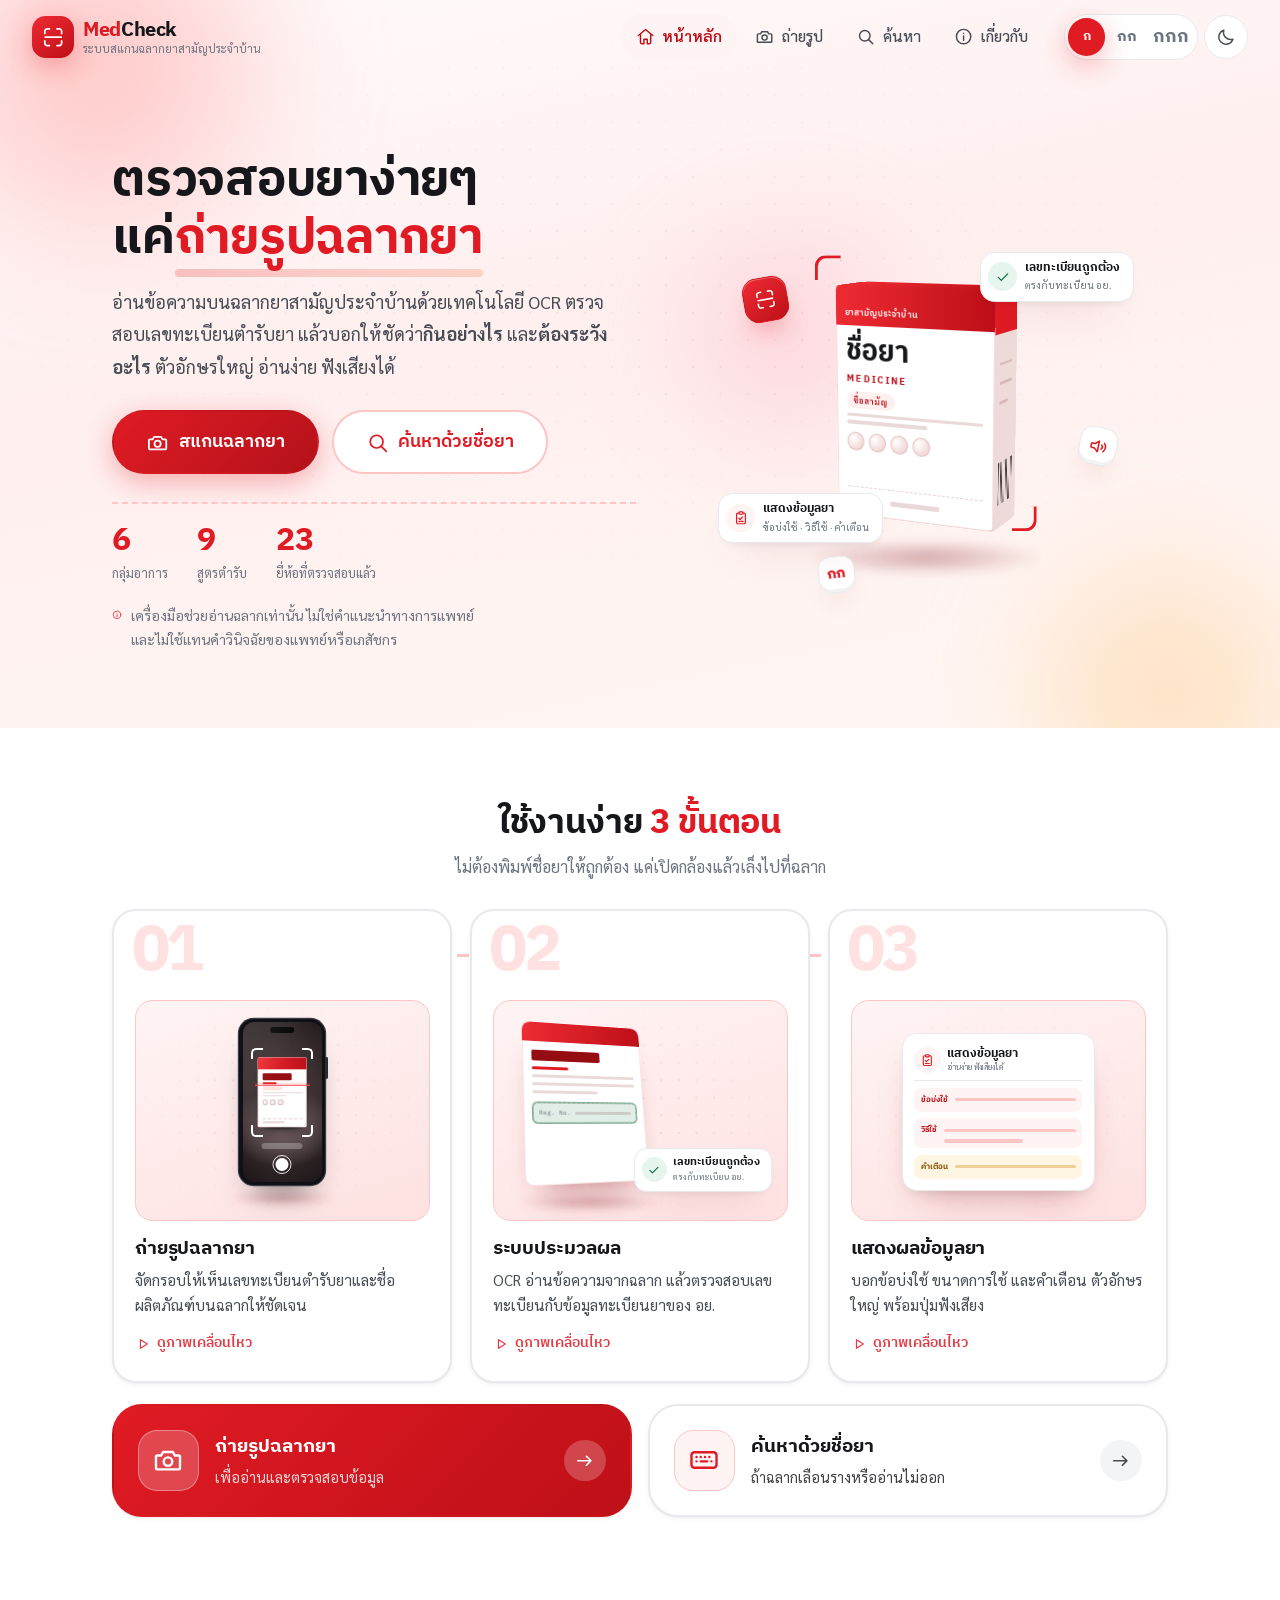
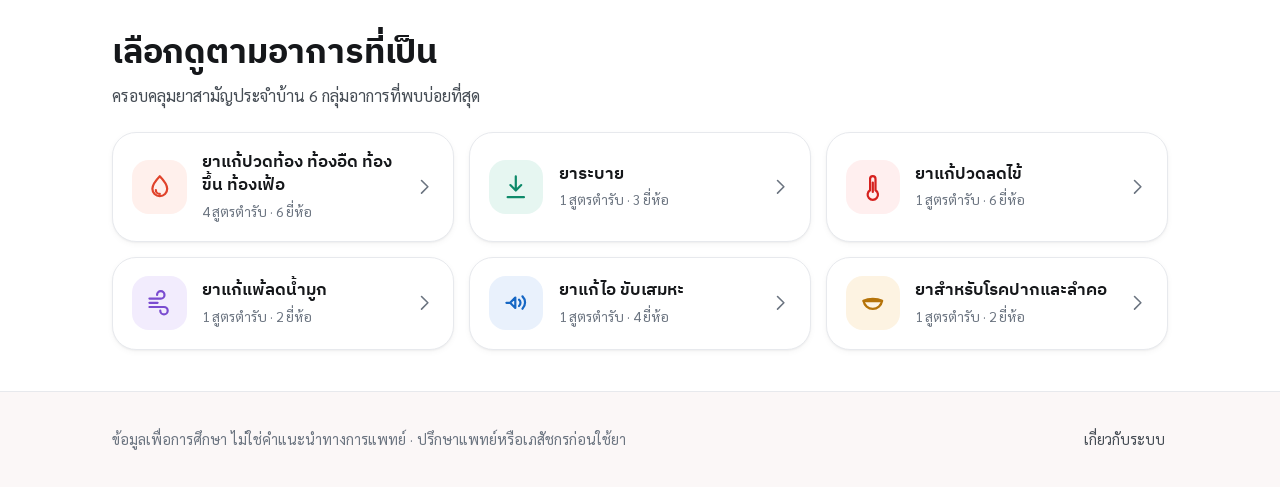
==== commit ab6a4d9e: "Improve Thai drug details and scan UX Localize drug names, ingredients, dosage forms, and registrati" ====
--- a/frontend/index.html
+++ b/frontend/index.html
@@ -17,6 +17,17 @@
   <link rel="stylesheet" href="css/shell.css">
   <link rel="stylesheet" href="css/components.css">
   <link rel="stylesheet" href="css/pages.css">
+
+  <!-- ตั้งโหมดสีและขนาดตัวอักษรก่อนวาดหน้าจอ -->
+  <script>
+    try {
+      var fs = JSON.parse(localStorage.getItem('mc.fs') || 'null');
+      if (fs === '2' || fs === '3') document.documentElement.dataset.fs = fs;
+
+      var th = JSON.parse(localStorage.getItem('mc.theme') || 'null');
+      if (th === 'dark' || th === 'light') document.documentElement.dataset.theme = th;
+    } catch (e) {}
+  </script>
 </head>
 <body>
 
@@ -68,7 +79,6 @@
 
         <div class="wrap hero-in">
           <div>
-            <span class="eyebrow"><span data-ico="shield" aria-hidden="true"></span>ตรวจสอบกับทะเบียนยา อย.</span>
 
             <h1>ตรวจสอบยาง่ายๆ<br>แค่<em>ถ่ายรูปฉลากยา</em></h1>
 
@@ -139,7 +149,6 @@
 
         <div class="wrap sec">
           <div class="center" style="max-width: 46ch; margin-inline:auto; margin-bottom:1.8rem;">
-            <span class="eyebrow"><span data-ico="clipboard" aria-hidden="true"></span>วิธีใช้งาน</span>
             <h2>ใช้งานง่าย <span style="color: var(--primary)">3 ขั้นตอน</span></h2>
             <p class="muted mt-2">ไม่ต้องพิมพ์ชื่อยาให้ถูกต้อง แค่เปิดกล้องแล้วเล็งไปที่ฉลาก</p>
         </div>
@@ -249,7 +258,6 @@
         <div class="wrap sec-sm">
           <div class="sec-head">
             <div class="ttl">
-              <span class="eyebrow"><span data-ico="list" aria-hidden="true"></span>กลุ่มอาการ</span>
               <h2>เลือกดูตามอาการที่เป็น</h2>
               <p>ครอบคลุมยาสามัญประจำบ้าน 6 กลุ่มอาการที่พบบ่อยที่สุด</p>
             </div>
@@ -267,6 +275,7 @@
 
     <section class="view" id="view-scan" hidden>
       <div class="wrap sec">
+       <div class="camcol">
         <div class="page-head">
           <a class="backlink" href="#/" aria-label="กลับหน้าหลัก"><span data-ico="back" aria-hidden="true"></span></a>
           <div style="flex:1 1 16rem">
@@ -287,7 +296,9 @@
 
         <p class="q-msg" id="camMsg" aria-live="polite" hidden></p>
 
-        <div class="camctl">
+        <div class="camresult" id="camResult" aria-live="polite" hidden></div>
+
+        <div class="camctl" id="camCtl">
           <button class="btn btn-primary btn-lg" id="camStart" type="button">
             <span data-ico="camera" aria-hidden="true"></span>เปิดกล้อง</button>
           <button class="btn btn-primary btn-lg" id="camShoot" type="button" hidden>
@@ -306,6 +317,7 @@
           <li>เลี่ยงแสงสะท้อนจากแผงยาและฟิล์มพลาสติก</li>
           <li>ถ้าตัวอักษรเล็กมาก ให้ถ่ายใกล้ขึ้นทีละส่วน</li>
         </ul>
+       </div>
       </div>
     </section>
 
@@ -388,6 +400,7 @@
     </nav>
   </aside>
 
+  <script src="js/config.js"></script>
   <script src="js/data.js"></script>
   <script src="js/app.js"></script>
 
--- a/frontend/css/tokens.css
+++ b/frontend/css/tokens.css
@@ -13,6 +13,7 @@
 
     /* สีที่บอกหน้าที่ */
     --primary:#E01B24; 
+    --cta:#E01B24; --cta-2:#B4121A;
     --primary-2:#BE0F18; 
     --primary-hover:#BE0F18; 
     --primary-active:#960C13;
@@ -22,7 +23,7 @@
     --tint-line:#FFC4C4; 
     --brand-ink:#BE0F18;
 
-    /* สีประจำกลุ่มอาการ ช่วยให้จำและกวาดตาหาได้เร็ว */
+    /* สีประจำกลุ่มอาการ */
     --c1:#E0432B; 
     --c1-bg:#FFF0EC; 
     --c2:#0E8A6A; 
@@ -87,9 +88,10 @@
     color-scheme:light;
 }
 
-/* โหมดมืด — ตามการตั้งค่าของเครื่อง */
+/* โหมดมืดตามค่าของเครื่อง */
 @media (prefers-color-scheme:dark){:root:not([data-theme="light"]){ color-scheme:dark;
     --primary:#F2444C; --primary-2:#D01B24; --primary-hover:#FF5A62; --primary-active:#BE0F18;
+    --cta:#C8141D; --cta-2:#9E0F16;
     --tint:#2C1618; --tint-2:#3D1D20; --tint-line:#5A2A2E; --brand-ink:#FF9494;
     --c1:#FF9E86; --c1-bg:#33201B; --c2:#66D6B4; --c2-bg:#123028; --c3:#FF9494; --c3-bg:#331A1A;
     --c4:#BFA3F5; --c4-bg:#241C38; --c5:#8CBAEE; --c5-bg:#132738; --c6:#F0C476; --c6-bg:#332715;
@@ -102,12 +104,13 @@
     --info:#8FBDEE; --info-bg:#112336; --info-line:#274461;
     --dark:#0C0E11; --dark-2:#14171B; --dark-line:#252A31;
     --sh-1:0 1px 2px rgba(0,0,0,.5); --sh-2:0 6px 20px rgba(0,0,0,.55); --sh-3:0 20px 48px rgba(0,0,0,.68);
-    --glow:0 8px 28px rgba(242,68,76,.28);
+    --glow:0 8px 24px rgba(0,0,0,.6);
 }}
 
-/* โหมดมืด — ผู้ใช้กดเลือกเอง */
+/* โหมดมืดที่ผู้ใช้เลือกเอง */
 :root[data-theme="dark"]{ color-scheme:dark;
   --primary:#F2444C; --primary-2:#D01B24; --primary-hover:#FF5A62; --primary-active:#BE0F18;
+  --cta:#C8141D; --cta-2:#9E0F16;
   --tint:#2C1618; --tint-2:#3D1D20; --tint-line:#5A2A2E; --brand-ink:#FF9494;
   --c1:#FF9E86; --c1-bg:#33201B; --c2:#66D6B4; --c2-bg:#123028; --c3:#FF9494; --c3-bg:#331A1A;
   --c4:#BFA3F5; --c4-bg:#241C38; --c5:#8CBAEE; --c5-bg:#132738; --c6:#F0C476; --c6-bg:#332715;
@@ -120,7 +123,7 @@
   --info:#8FBDEE; --info-bg:#112336; --info-line:#274461;
   --dark:#0C0E11; --dark-2:#14171B; --dark-line:#252A31;
   --sh-1:0 1px 2px rgba(0,0,0,.5); --sh-2:0 6px 20px rgba(0,0,0,.55); --sh-3:0 20px 48px rgba(0,0,0,.68);
-  --glow:0 8px 28px rgba(242,68,76,.28);
+  --glow:0 8px 24px rgba(0,0,0,.6);
 }
 
 /* ระดับขนาดตัวอักษร */
--- a/frontend/css/base.css
+++ b/frontend/css/base.css
@@ -32,6 +32,11 @@
 p{margin:0}
 ul,ol{margin:0; padding:0; list-style:none}
 a{color:var(--brand-ink); text-underline-offset:3px}
+input,textarea{caret-color:var(--primary)}
+/* แถบบนลอยอยู่ ถ้ากระโดดมาที่หัวข้อตรง ๆ ต้องเผื่อที่ไม่ให้ถูกบัง */
+:target,h1,h2,#main{scroll-margin-top:calc(var(--hdr-h,4.5rem) + 1rem)}
+h1,h2,h3{text-wrap:balance}
+p{text-wrap:pretty}
 
 /* สื่อ ฟอร์ม และโฟกัส */
 img,video,canvas,svg{
@@ -166,21 +171,6 @@
     max-width:56ch
 }
 
-.eyebrow{
-    display:inline-flex; 
-    align-items:center; 
-    gap:.5rem; 
-    margin-bottom:.65rem;
-    padding:.32rem .8rem; 
-    border-radius:var(--r-full); 
-    background:var(--tint);
-    color:var(--brand-ink); 
-    border:1px solid var(--tint-line);
-    font-family:var(--f-head); 
-    font-size:.8rem; 
-    font-weight:700; 
-    letter-spacing:.02em}
-.eyebrow svg{width:1rem;height:1rem}
 
 .page-head{
     display:flex; 
--- a/frontend/css/shell.css
+++ b/frontend/css/shell.css
@@ -20,7 +20,7 @@
 @supports (backdrop-filter:blur(8px)){
   .hdr.is-scrolled{backdrop-filter:saturate(1.5) blur(16px)};}
 
-/* ฮีโร่เลื่อนขึ้นไปอยู่ใต้แถบบน จะได้เห็นพื้นหลังทะลุแถบโปร่ง */
+/* ฮีโร่ใต้แถบบน */
 #view-home .hero{margin-top:calc(-1 * var(--hdr-h,0px)); padding-top:var(--hdr-h,0px)}
 
 .hdr .wrap{max-width:min(84rem,100%);}
@@ -65,7 +65,6 @@
     inset:0;
     background:linear-gradient(120deg,transparent 40%,rgba(255,255,255,.45) 50%,transparent 60%);
     transform:translateX(-120%); 
-    animation:sheen 10s var(--ez) 1.4s infinite;
 }
 @keyframes sheen{0%,72%{transform:translateX(-120%)} 88%,100%{transform:translateX(120%)}}
 
@@ -89,7 +88,7 @@
   transition:background var(--d1) var(--ez), color var(--d1) var(--ez)}
 .mainnav a svg{width:1.2rem;height:1.2rem}
 .mainnav a:hover{background:var(--surface-3); color:var(--ink)}
-.mainnav a[aria-current="page"]{color:var(--primary); font-weight:600;
+.mainnav a[aria-current="page"]{color:var(--brand-ink); font-weight:600;
   background:var(--tint)}
 
 .hdr-act{display:flex; align-items:center; gap:.4rem; margin-inline-start:auto}
@@ -124,7 +123,7 @@
 .menu-btn .bars i:nth-child(2){top:calc(50% - 1.25px)}
 .menu-btn .bars i:nth-child(3){bottom:0}
 
-.menu-btn[aria-expanded="true"]{background:var(--primary); color:#fff;
+.menu-btn[aria-expanded="true"]{background:var(--cta); color:#fff;
   border-color:var(--primary)}
 .menu-btn[aria-expanded="true"] .bars i:nth-child(1){transform:translateY(.5rem) rotate(45deg)}
 .menu-btn[aria-expanded="true"] .bars i:nth-child(2){opacity:0; transform:scaleX(.2)}
@@ -165,7 +164,7 @@
 .drawer-nav a:hover{background:var(--tint); border-color:var(--tint-line);
   color:var(--primary)}
 .drawer-nav a[aria-current="page"]{
-  background:linear-gradient(135deg,var(--primary),var(--primary-2));
+  background:linear-gradient(135deg,var(--cta),var(--cta-2));
   color:#fff; border-color:transparent; box-shadow:var(--glow)}
 
 body.locked{overflow:hidden}
@@ -189,14 +188,18 @@
 .fs-ctl button:nth-child(2){font-size:.95rem}
 .fs-ctl button:nth-child(3){font-size:1.1rem}
 .fs-ctl button:hover{background:var(--surface-3); color:var(--ink-2)}
-.fs-ctl button[aria-pressed="true"]{background:var(--primary); color:#fff;
+.fs-ctl button[aria-pressed="true"]{background:var(--cta); color:#fff;
   box-shadow:var(--glow)}
 .fs-ctl button:active{transform:scale(.9)}
+/* ขยายพื้นที่กดให้ถึง 44px โดยไม่ดันแถบบนให้สูงขึ้น */
+.fs-ctl button{position:relative}
+.fs-ctl button::after{content:""; position:absolute; left:50%; top:50%;
+  width:100%; height:2.75rem; transform:translate(-50%,-50%)}
 
 
 @media (max-width:400px){
-  .fs-ctl button{min-width:2rem; height:2.1rem; padding:0 .2rem}
-  .hdr-in{gap:.5rem}
+  .fs-ctl button{min-width:2.3rem; height:2.4rem; padding:0 .2rem}
+  .hdr-in{gap:.4rem}
 }
 
 /* button */
@@ -212,7 +215,7 @@
 .btn svg{width:1.25rem;height:1.25rem}
 .btn:active{transform:scale(.97)}
 
-.btn-primary{background:linear-gradient(135deg,var(--primary),var(--primary-2));
+.btn-primary{background:linear-gradient(135deg,var(--cta),var(--cta-2));
   color:#fff; box-shadow:var(--glow)}
 .btn-primary:hover{box-shadow:0 12px 34px rgba(224,27,36,.42);
   transform:translateY(-2px)}
@@ -236,7 +239,7 @@
 .btn[disabled],.btn[aria-disabled="true"]{opacity:.45; cursor:not-allowed;
   box-shadow:none; transform:none}
 
-/* ระลอกคลื่นตอนกด ให้รู้ว่าระบบรับคำสั่งแล้ว */
+/* ระลอกคลื่นตอนกด */
 .btn::after{content:""; position:absolute; inset:0; border-radius:inherit;
   background:radial-gradient(circle,#fff 12%,transparent 12.5%);
   background-position:50%; background-size:220%; opacity:0;
@@ -275,6 +278,7 @@
   padding-block:1.6rem; font-size:.9rem}
 .ftr-in{display:flex; gap:.85rem 1.6rem; flex-wrap:wrap; align-items:center;
   justify-content:space-between; color:var(--ink-3)}
-.ftr a{color:var(--ink-2); text-decoration:none}
+.ftr a{display:inline-flex; align-items:center; min-height:2.75rem; padding-inline:.2rem;
+  color:var(--ink-2); text-decoration:none}
 .ftr a:hover{color:var(--primary); text-decoration:underline}
 .ftr nav{display:flex; gap:1.1rem; flex-wrap:wrap}
--- a/frontend/css/components.css
+++ b/frontend/css/components.css
@@ -2,7 +2,7 @@
 .searchwrap{position:relative}
 .searchbox{position:relative; display:flex; align-items:center}
 
-/* แว่นขยายวางซ้อนในช่องด้านซ้าย */
+/* แว่นขยายในช่องค้นหา */
 .searchbox>span:not(.clr){position:absolute; inset-inline-start:1.2rem; display:grid; place-items:center;
   color:var(--ink-3); pointer-events:none}
 .searchbox>span:not(.clr)>svg{width:1.4rem; height:1.4rem}
@@ -11,9 +11,10 @@
   border:2px solid var(--line-2); background:var(--surface); font-size:1.05rem;
   transition:border-color var(--d1) var(--ez), box-shadow var(--d1) var(--ez)}
 .searchbox input::placeholder{color:var(--ink-3)}
+.searchbox input{caret-color:var(--primary)}
 .searchbox input:focus{border-color:var(--primary); box-shadow:0 0 0 5px var(--tint); outline:none}
 
-/* ปุ่มล้าง และปุ่มไมค์ วางซ้อนในช่องด้านขวา */
+/* ปุ่มล้างและปุ่มไมค์ */
 .searchbox .clr,.searchbox .mic{position:absolute; width:2.7rem; height:2.7rem; border:0; border-radius:50%;
   cursor:pointer; display:grid; place-items:center;
   transition:background var(--d1) var(--ez), color var(--d1) var(--ez), border-color var(--d1) var(--ez)}
@@ -24,17 +25,17 @@
 .searchbox .mic svg{width:1.25rem; height:1.25rem}
 .searchbox .mic:hover{background:var(--primary); color:#fff; border-color:var(--primary)}
 
-/* เบราว์เซอร์ที่ฟังเสียงไม่ได้: ซ่อนไมค์ แล้วขยับปุ่มล้างไปชิดขวา */
+/* เบราว์เซอร์ที่ฟังเสียงไม่ได้ */
 .searchbox.no-mic input{padding-inline-end:3.6rem}
 .searchbox.no-mic .clr{inset-inline-end:.6rem}
 
-/* กำลังฟัง: ไมค์แดง มีวงกระเพื่อม */
+/* กำลังฟังเสียง */
 .searchbox .mic[aria-pressed="true"]{background:var(--primary); color:#fff; border-color:var(--primary);
   animation:micPulse 1.2s ease-in-out infinite}
 @keyframes micPulse{0%,100%{box-shadow:0 0 0 0 rgba(224,27,36,.5)} 70%{box-shadow:0 0 0 .7rem rgba(224,27,36,0)}}
 @media (prefers-reduced-motion:reduce){ .searchbox .mic[aria-pressed="true"]{animation:none} }
 
-/* ข้อความสถานะใต้ช่อง (ไมโครโฟน) */
+/* ข้อความสถานะไมโครโฟน */
 .q-msg{margin-top:.6rem; font-size:.92rem; color:var(--brand-ink)}
 
 /* คำแนะนำขณะพิมพ์  */
@@ -79,6 +80,7 @@
 
 /*  แถวผลลัพธ์ */
 .rows{display:grid; gap:.75rem; margin-top:1rem}
+.rows>li{min-width:0}
 .row{display:flex; align-items:center; gap:1rem; padding:1.15rem 1.2rem; position:relative; overflow:hidden;
   border-radius:var(--r); border:1.5px solid var(--line); background:var(--surface); box-shadow:var(--sh-1);
   text-decoration:none; color:inherit;
@@ -95,6 +97,8 @@
 .row-b b{display:block; font-family:var(--f-head); font-size:1.08rem; font-weight:600; line-height:1.35}
 .row-b .gen{font-size:.9rem; color:var(--ink-3); margin-top:.1rem}
 .row-b .tags{display:flex; gap:.4rem; flex-wrap:wrap; margin-top:.55rem}
+.row-b .tags .pill{max-width:100%}
+.row-b .tags .pill-red{white-space:normal}
 .row-go{color:var(--ink-3); transition:transform var(--d2) var(--ez), color var(--d2) var(--ez)}
 .row-go svg{width:1.4rem; height:1.4rem}
 .row:hover .row-go{color:var(--primary); transform:translateX(4px)}
@@ -107,7 +111,7 @@
 .pill-bad{background:var(--danger-bg); color:var(--danger); border:1.5px solid var(--danger-line)}
 .pill-red{background:var(--tint-2); color:var(--brand-ink)}
 .pill-grey{background:var(--surface-3); color:var(--ink-2); border:1px solid var(--line);
-  font-family:var(--f-mono); font-weight:500; font-size:.82rem}
+  font-family:var(--f-body); font-weight:500; font-size:.86rem; font-variant-numeric:tabular-nums}
 
 /*  STATES · กล่องสถานะ  */
 .state{max-width:42rem; margin-inline:auto; text-align:center; padding:clamp(1.8rem,4vw,2.8rem) clamp(1.2rem,3vw,2rem);
@@ -129,6 +133,7 @@
 .res-badges{display:flex; align-items:center; gap:.6rem; flex-wrap:wrap; margin-bottom:1rem}
 .res-title{font-size:clamp(1.5rem,3.4vw,2.15rem); line-height:1.25}
 .res-generic{color:var(--ink-3); font-size:1.02rem; margin-top:.25rem}
+.res-en{color:var(--ink-3); font-size:.86rem; margin-top:.3rem; opacity:.75; font-family:var(--f-body)}
 .res-tags{display:flex; gap:.5rem; flex-wrap:wrap; margin-top:.9rem}
 
 /* แท็บ */
@@ -142,7 +147,7 @@
 .tab:hover{color:var(--ink-2); background:var(--surface-2)}
 .tab[aria-selected="true"]{color:var(--primary)}
 
-/* เส้นใต้แท็บที่เลื่อนตาม — JS ตั้ง width และ translateX */
+/* เส้นใต้แท็บ */
 .tab-ink{position:absolute; bottom:-2px; left:0; height:3px; border-radius:3px;
   background:linear-gradient(90deg,var(--primary),#F0682B);
   transition:transform var(--d3) var(--ez-out), width var(--d3) var(--ez-out)}
@@ -169,7 +174,7 @@
 .acc-btn>.chev svg{width:.95rem; height:.95rem}
 .acc-btn[aria-expanded="true"]>.chev{transform:rotate(90deg)}
 
-/* กางความสูงลื่นๆ ด้วย grid แล้วให้ข้อความจางเข้ามาทีหลัง */
+/* หัวข้อพับ */
 .acc-body{display:grid; grid-template-rows:0fr; transition:grid-template-rows var(--d3) var(--ez-out)}
 .acc-body.open{grid-template-rows:1fr}
 .acc-body>div{overflow:hidden}
@@ -177,7 +182,7 @@
   opacity:0; transform:translateY(-.4rem); transition:opacity var(--d2) var(--ez), transform var(--d2) var(--ez)}
 .acc-body.open p{opacity:1; transform:none; transition-delay:90ms}
 
-/* แถวข้อมูล: ไอคอน + หัวข้อเล็ก + ค่า */
+/* แถวข้อมูล */
 .inforow{display:flex; gap:.85rem; align-items:flex-start; padding:1rem 1.1rem; margin-top:.7rem;
   border-radius:var(--r-sm); background:var(--surface-2); border:1px solid var(--line)}
 .inforow>.ico{width:2.4rem; height:2.4rem; flex:0 0 auto; border-radius:.75rem; display:grid; place-items:center;
--- a/frontend/css/pages.css
+++ b/frontend/css/pages.css
@@ -77,10 +77,7 @@
   font-style:normal; 
   position:relative; 
   white-space:nowrap;
-  background:linear-gradient(120deg,var(--primary),#F0682B);
-  -webkit-background-clip:text; 
-  background-clip:text; 
-  color:transparent;
+  color:var(--primary);
 }
 
 .hero h1 em::after{
@@ -142,10 +139,7 @@
   font-weight:700; 
   line-height:1.05; 
   font-variant-numeric:tabular-nums;
-  background:linear-gradient(135deg,var(--primary),#F0682B);
-  -webkit-background-clip:text; 
-  background-clip:text; 
-  color:transparent;
+  color:var(--primary);
 }
 
 .hero-stat span{
@@ -154,7 +148,7 @@
 }
 
 /* hero art */
-/* เวที: ขนาดกล่องเก็บเป็นตัวแปร 3 ตัว แก้ที่เดียวทั้งกล่องเปลี่ยนตาม */
+/* เวทีกล่องยา */
 .art{
   position:relative; 
   justify-self:center; 
@@ -179,7 +173,7 @@
   background:radial-gradient(closest-side,rgba(120,10,16,.32),transparent); filter:blur(5px);
 }
 
-/* ชั้นนอก = เอียงตามเมาส์ (JS เปลี่ยน --rx --ry) · ชั้นใน = แกว่งช้าๆ ด้วย CSS */
+/* ชั้นเอียงและชั้นแกว่ง */
 .box3d{
   position:relative; 
   width:var(--w); 
@@ -323,7 +317,7 @@
   background:#E9D8D8;
 }
 
-/* ด้านขวา: ข้อความจางๆ + บาร์โค้ด */
+/* ด้านขวาของกล่อง */
 .face.right .rl{
   position:absolute; 
   left:22%; 
@@ -353,7 +347,7 @@
   background:linear-gradient(115deg,transparent 35%,rgba(255,255,255,.75) 47%,transparent 60%);
 }
 
-/* กรอบสแกน 4 มุม + เส้นสแกน */
+/* กรอบสแกนและเส้นสแกน */
 .art-scan{
   position:absolute; 
   left:50%; 
@@ -485,7 +479,7 @@
 .art-bub.p3{left:24%; bottom:4%; --r:-6deg; width:2.3rem; height:2.3rem}
 .art-bub.p2 .art-bub-in,.art-bub.p3 .art-bub-in{border-radius:.8rem}
 
-/* ป้ายบอกชื่อ: ข้อความมาจาก data-tip ใน HTML */
+/* ป้ายบอกชื่อ */
 .art-bub::after{
   content:attr(data-tip); 
   position:absolute; 
@@ -590,7 +584,7 @@
              border-color var(--d2) var(--ez);
 }
 
-/* เลขขั้นตอน: ซ้ายบน ขนาด 4rem */
+/* เลขขั้นตอน */
 .step-num{
   position:absolute; 
   top:.6rem; 
@@ -635,7 +629,7 @@
   height:1rem;
 }
 
-/* ตัวเลขสูง 4rem เริ่มที่ .6rem → จบที่ 4.6rem · กรอบภาพจึงเริ่มหลังจากนั้น */
+/* กรอบภาพใต้เลขขั้นตอน */
 .step-stage{display:block; margin:4rem 0 1rem}
 
 .step-scene{
@@ -651,7 +645,7 @@
   transition:border-color var(--d2) var(--ez);
 }
 
-/* ลายจุดจางที่ขอบ — เทคนิคเดียวกับพื้นหลังฮีโร่ */
+/* ลายจุดจางที่ขอบ */
 .step-scene::before{
   content:""; 
   position:absolute;
@@ -663,7 +657,7 @@
   -webkit-mask-image:radial-gradient(70% 70% at 50% 50%,#000 20%,transparent 80%);
 }
 
-/* ทุกชิ้นในฉากวัดเป็น em · 1em = 5% ของความกว้างกรอบ */
+/* หน่วยของฉาก */
 .sc{
   position:absolute; 
   inset:0; 
@@ -689,7 +683,7 @@
 .step.is-open .step-hint{opacity:0}
 
 /*  STEPS · ภาพในการ์ด  */
-/*  หน้าฉลาก: ใช้ทั้งฉาก 1 และ 2 */
+/* หน้าฉลาก */
 .lb-band{
   height:17%; 
   background:linear-gradient(90deg,#EE2B33,#BE0F18);
@@ -766,7 +760,7 @@
   height:1em;
 }
 
-/* ตัวเครื่อง: สูง 11.4em กว้าง 5.9em (ราว 1:2 เหมือนมือถือจริง) วางกลางฉาก */
+/* ตัวเครื่องโทรศัพท์ */
 .s1-phone{
   position:absolute; 
   left:calc(50% - 2.95em); 
@@ -789,7 +783,7 @@
   border-radius:0 .1em .1em 0; background:#2A2C33;
 }
 
-/* หน้าจอ: ภาพจากกล้อง = พื้นโต๊ะสีอุ่นๆ */
+/* หน้าจอโทรศัพท์ */
 .s1-screen{
   position:relative; 
   height:100%; 
@@ -816,7 +810,7 @@
   background:linear-gradient(118deg,rgba(255,255,255,.13) 0,rgba(255,255,255,0) 38%);
 }
 
-/* หน้ากล่องยาที่กล้องเห็น + เงาบนโต๊ะ */
+/* กล่องยาในภาพกล้อง */
 .s1-shadow{
   position:absolute; 
   left:50%; 
@@ -891,7 +885,7 @@
   background:linear-gradient(to bottom,transparent 46%,rgba(255,80,88,.25) 49%,#FF4D55 50%,transparent 51%);
 }
 
-/* แถบคำแนะนำ + ปุ่มชัตเตอร์ + แสงแฟลช */
+/* แถบคำแนะนำและปุ่มชัตเตอร์ */
 .s1-hint{
   position:absolute; 
   bottom:2.25em; 
@@ -963,7 +957,7 @@
 .s2-body .lb-sub{width:34%}
 .s2-body .lb-line{height:.2em}
 
-/* ช่องเลขทะเบียน + กรอบเขียวตอนตรวจผ่าน */
+/* ช่องเลขทะเบียน */
 .s2-reg{
   position:relative; 
   margin-top:.25em; 
@@ -1110,19 +1104,19 @@
 .s3-row.warn i{background:var(--warn-line)}
 
 @media (prefers-reduced-motion:no-preference){
-  /* ฉาก 1: กรอบจับฉลาก → เส้นสแกนวิ่ง → กดชัตเตอร์ → แฟลช */
+  /* ฉาก 1 */
   .step.is-open .s1-vf{animation:scLock 3.2s var(--ez-out) infinite}
   .step.is-open .s1-beam{animation:scBeam 1.6s cubic-bezier(.45,0,.55,1) infinite}
   .step.is-open .s1-shutter i{animation:scPress 3.2s ease-in-out infinite}
   .step.is-open .s1-flash{animation:scFlash 3.2s ease-out infinite}
 
-  /* ฉาก 2: ฉลากขยับ → สแกนผ่าน → ช่องเลขทะเบียนเขียว → ป้ายเด้ง */
+  /* ฉาก 2 */
   .step.is-open .s2-card{animation:scTilt 3s var(--ez) infinite}
   .step.is-open .s2-beam{animation:scSweep 3s cubic-bezier(.45,0,.55,1) infinite}
   .step.is-open .s2-hl{animation:scMark 3s var(--ez-out) infinite}
   .step.is-open .sc-chip{animation:scPop 3s var(--ez-back) infinite}
 
-  /* ฉาก 3: การ์ดลอย → แถวข้อมูลเลื่อนเข้าทีละแถว */
+  /* ฉาก 3 */
   .step.is-open .s3-card{animation:scLift 3s var(--ez-out) infinite}
   .step.is-open .s3-row{animation:scRow 3s var(--ez-out) infinite}
   .step.is-open .s3-row:nth-of-type(3){animation-delay:.12s}
@@ -1174,7 +1168,7 @@
   border-color:var(--tint-line);
 }
 
-/* ปุ่มหลัก: พื้นแดงไล่สี ตัวอักษรขาว */
+/* ปุ่มหลัก */
 .shortcut.is-primary{background:linear-gradient(135deg,var(--primary),var(--primary-2)); border-color:transparent; color:#fff}
 .shortcut.is-primary:hover{box-shadow:0 16px 40px rgba(224,27,36,.4)}
 
@@ -1251,7 +1245,7 @@
   transition:transform var(--d2) var(--ez), box-shadow var(--d2) var(--ez), border-color var(--d2) var(--ez);
 }
 
-/* แถบสีประจำกลุ่มที่ขอบซ้าย */
+/* แถบสีประจำกลุ่ม */
 .catcard::before{
   content:""; 
   position:absolute; 
@@ -1337,7 +1331,7 @@
   border-radius:1.7rem; 
   display:grid; 
   place-items:center;
-  background:linear-gradient(145deg,var(--red-500),var(--red-700)); color:#fff; box-shadow:var(--glow);
+  background:linear-gradient(145deg,var(--cta),var(--cta-2)); color:#fff; box-shadow:var(--sh-2);
   animation:markIn 620ms var(--ez-back) both;
 }
 .intro-mark svg{
@@ -1397,7 +1391,7 @@
 html.intro-on .view{animation:none}
 
 /* หลังหน้าจอเปิดตัวจางไป */
-html.entered #view-home .eyebrow,html.entered #view-home h1,html.entered .hero-lead,
+html.entered #view-home h1,html.entered .hero-lead,
 html.entered .hero-cta,html.entered .hero-stats,html.entered .hero-note,html.entered .art{
   animation:heroUp 620ms var(--ez-out) both}
 html.entered #view-home h1{animation-delay:70ms}
@@ -1412,20 +1406,23 @@
 @keyframes hdrDrop{from{opacity:0; transform:translateY(-100%)} to{opacity:1; transform:none}}
 
 /*  SCAN · หน้าถ่ายรูปฉลากยา  */
-.camstage{position:relative; margin-top:1.3rem; aspect-ratio:4/3; max-height:68vh;
+/* คอลัมน์กึ่งกลาง */
+.camcol{max-width:46rem; margin-inline:auto}
+
+.camstage{position:relative; margin-top:1.3rem; aspect-ratio:4/3; max-height:68vh; margin-inline:auto;
   border-radius:var(--r-lg); overflow:hidden; background:var(--dark); border:1.5px solid var(--dark-line);
   display:grid; place-items:center}
 .camstage>video,.camstage>img{position:absolute; inset:0; width:100%; height:100%; object-fit:cover; display:none}
 .camstage[data-state="live"]>video{display:block}
 .camstage[data-state="shot"]>img{display:block}
 
-/* ข้อความชวนกดก่อนเปิดกล้อง */
+/* ข้อความก่อนเปิดกล้อง */
 .camhint{display:grid; justify-items:center; gap:.9rem; padding:1.5rem; text-align:center; color:var(--dark-ink-2)}
 .camhint svg{width:3.4rem; height:3.4rem}
 .camhint p{font-size:1rem; line-height:1.8}
 .camstage:not([data-state="idle"]) .camhint{display:none}
 
-/* กรอบนำถ่าย เห็นเฉพาะตอนกล้องทำงาน */
+/* กรอบนำถ่าย */
 .camframe{position:absolute; inset:12% 8%; border-radius:var(--r); pointer-events:none; opacity:0;
   box-shadow:0 0 0 100vmax rgba(0,0,0,.28);
   background:
@@ -1454,3 +1451,25 @@
   .camstage{aspect-ratio:3/4}
   .camctl .btn{flex:1 1 100%}
 }
+
+/* ผลการอ่านฉลาก */
+.camresult{margin-top:1.2rem}
+.camresult .state{padding-block:clamp(1.4rem,3vw,2rem)}
+.camresult .rows{margin-top:1rem}
+
+/* ระหว่างส่งภาพไปอ่าน */
+.camctl.is-busy{opacity:.55; pointer-events:none}
+.camstage.is-sending::after{content:""; position:absolute; inset:0; background:rgba(0,0,0,.45)}
+.camstage.is-sending::before{content:""; position:absolute; z-index:2; width:3rem; height:3rem;
+  border-radius:50%; border:3px solid rgba(255,255,255,.28); border-top-color:#fff;
+  animation:camSpin 760ms linear infinite}
+@keyframes camSpin{to{transform:rotate(360deg)}}
+@media (prefers-reduced-motion:reduce){.camstage.is-sending::before{animation-duration:2.4s}}
+
+/* กล่องผลตรวจทะเบียน อย. */
+.vfy{margin-top:1.1rem; text-align:left}
+.vfy-spin{width:1.35rem; height:1.35rem; flex:0 0 auto; margin-top:.15rem;
+  border-radius:50%; border:2.5px solid var(--info-line); border-top-color:var(--info)}
+@media (prefers-reduced-motion:no-preference){
+  .vfy-spin{animation:camSpin 760ms linear infinite} }
+.vfy-act{display:flex; gap:.6rem; flex-wrap:wrap; margin-top:.85rem}
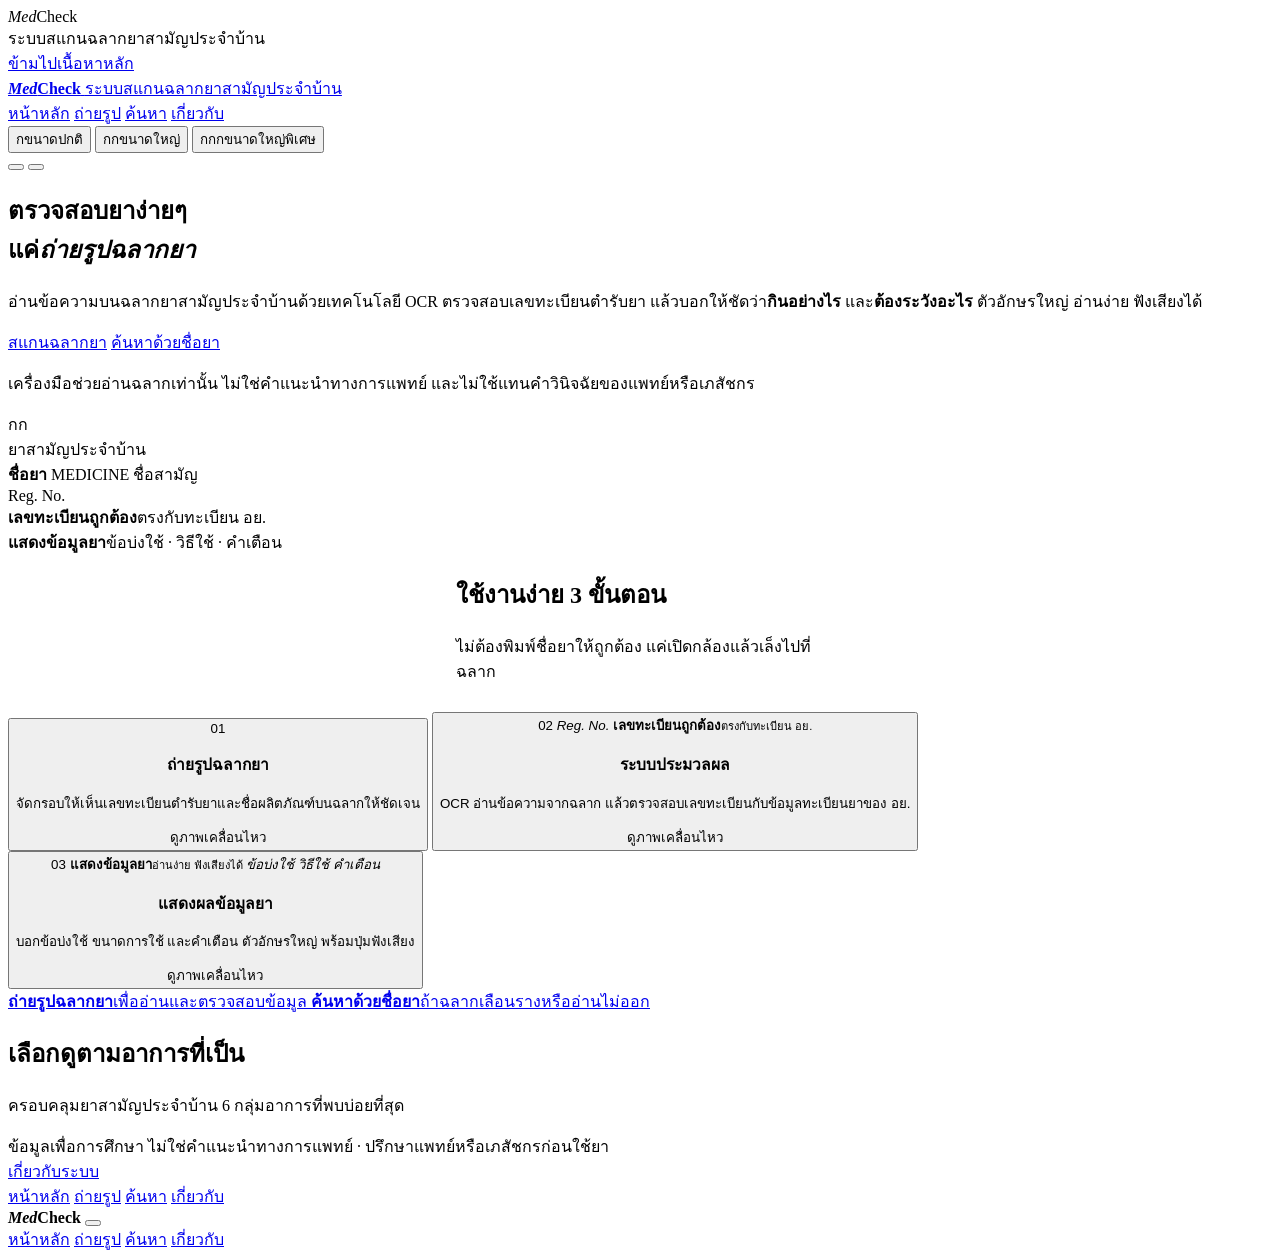
==== commit a2d1d6a0: "Add API-backed admin and database-driven catalog" ====
--- a/frontend/index.html
+++ b/frontend/index.html
@@ -12,11 +12,11 @@
   <link rel="stylesheet" href="https://fonts.googleapis.com/css2?family=IBM+Plex+Sans+Thai:wght@400;500;600;700&family=Sarabun:wght@400;500;600;700&family=IBM+Plex+Mono:wght@500;600&display=swap">
 
 
-  <link rel="stylesheet" href="css/tokens.css">
-  <link rel="stylesheet" href="css/base.css">
-  <link rel="stylesheet" href="css/shell.css">
-  <link rel="stylesheet" href="css/components.css">
-  <link rel="stylesheet" href="css/pages.css">
+  <link rel="stylesheet" href="/css/tokens.css">
+  <link rel="stylesheet" href="/css/base.css">
+  <link rel="stylesheet" href="/css/shell.css">
+  <link rel="stylesheet" href="/css/components.css">
+  <link rel="stylesheet" href="/css/pages.css">
 
   <!-- ตั้งโหมดสีและขนาดตัวอักษรก่อนวาดหน้าจอ -->
   <script>
@@ -41,17 +41,17 @@
   <a class="skip" href="#main">ข้ามไปเนื้อหาหลัก</a>
   <header class="hdr">
     <div class="wrap hdr-in">
-      <a href="#/" class="logo">
+      <a href="/" class="logo">
         <span class="logo-mark" data-ico="scan" aria-hidden="true"></span>
         <span class="logo-tx"><b><i>Med</i>Check</b>
         <span>ระบบสแกนฉลากยาสามัญประจำบ้าน</span></span>
       </a>
 
       <nav class="mainnav" aria-label="เมนูหลัก">
-        <a href="#/" data-nav="home"><span data-ico="home" aria-hidden="true"></span>หน้าหลัก</a>
-        <a href="#/scan" data-nav="scan"><span data-ico="camera" aria-hidden="true"></span>ถ่ายรูป</a>
-        <a href="#/search" data-nav="search"><span data-ico="search" aria-hidden="true"></span>ค้นหา</a>
-        <a href="#/about" data-nav="about"><span data-ico="info" aria-hidden="true"></span>เกี่ยวกับ</a>
+        <a href="/" data-nav="home"><span data-ico="home" aria-hidden="true"></span>หน้าหลัก</a>
+        <a href="/scan" data-nav="scan"><span data-ico="camera" aria-hidden="true"></span>ถ่ายรูป</a>
+        <a href="/search" data-nav="search"><span data-ico="search" aria-hidden="true"></span>ค้นหา</a>
+        <a href="/about" data-nav="about"><span data-ico="info" aria-hidden="true"></span>เกี่ยวกับ</a>
       </nav>
 
       <div class="hdr-act">
@@ -89,9 +89,9 @@
             </p>
 
             <div class="hero-cta">
-              <a href="#/scan" class="btn btn-primary btn-lg">
+              <a href="/scan" class="btn btn-primary btn-lg">
                 <span data-ico="camera" aria-hidden="true"></span>สแกนฉลากยา</a>
-              <a href="#/search" class="btn btn-outline btn-lg">
+              <a href="/search" class="btn btn-outline btn-lg">
                 <span data-ico="search" aria-hidden="true"></span>ค้นหาด้วยชื่อยา</a>
             </div>
             
@@ -242,12 +242,12 @@
         </div>
 
         <div class="shortcuts">
-          <a class="shortcut is-primary" href="#/scan">
+          <a class="shortcut is-primary" href="/scan">
             <span class="shortcut-ico" data-ico="camera" aria-hidden="true"></span>
             <span class="shortcut-b"><b>ถ่ายรูปฉลากยา</b><span>เพื่ออ่านและตรวจสอบข้อมูล</span></span>
             <span class="shortcut-go" data-ico="arrow" aria-hidden="true"></span>
           </a>
-          <a class="shortcut" href="#/search">
+          <a class="shortcut" href="/search">
             <span class="shortcut-ico" data-ico="keyboard" aria-hidden="true"></span>
             <span class="shortcut-b"><b>ค้นหาด้วยชื่อยา</b><span>ถ้าฉลากเลือนรางหรืออ่านไม่ออก</span></span>
             <span class="shortcut-go" data-ico="arrow" aria-hidden="true"></span>
@@ -277,7 +277,7 @@
       <div class="wrap sec">
        <div class="camcol">
         <div class="page-head">
-          <a class="backlink" href="#/" aria-label="กลับหน้าหลัก"><span data-ico="back" aria-hidden="true"></span></a>
+          <a class="backlink" href="/" aria-label="กลับหน้าหลัก"><span data-ico="back" aria-hidden="true"></span></a>
           <div style="flex:1 1 16rem">
             <h1>ถ่ายรูปฉลากยา</h1>
             <p>ถ่ายให้เห็นชื่อยาและเลขทะเบียน อย. ชัดเจน ในที่ที่มีแสงเพียงพอ</p>
@@ -307,7 +307,7 @@
             <span data-ico="refresh" aria-hidden="true"></span>ถ่ายใหม่</button>
           <label class="btn btn-outline" for="camFile">
             <span data-ico="upload" aria-hidden="true"></span>เลือกภาพจากเครื่อง</label>
-          <input class="sr-only" id="camFile" type="file" accept="image/*" capture="environment">
+          <input class="sr-only" id="camFile" type="file" accept="image/*">
         </div>
 
         <canvas id="camWork" class="sr-only" aria-hidden="true"></canvas>
@@ -324,7 +324,7 @@
     <section class="view" id="view-search" hidden>
       <div class="wrap sec">
         <div class="page-head">
-          <a class="backlink" href="#/" aria-label="กลับหน้าหลัก"><span data-ico="back" aria-hidden="true"></span></a>
+          <a class="backlink" href="/" aria-label="กลับหน้าหลัก"><span data-ico="back" aria-hidden="true"></span></a>
           <div style="flex:1 1 16rem">
             <h1>ค้นหาข้อมูลยาสามัญประจำบ้าน</h1>
             <p>ค้นหาด้วยชื่อการค้า ชื่อสามัญทางยา หรือเลขทะเบียน อย.</p>
@@ -369,16 +369,16 @@
     <div class="wrap ftr-in">
       <span>ข้อมูลเพื่อการศึกษา ไม่ใช่คำแนะนำทางการแพทย์ · ปรึกษาแพทย์หรือเภสัชกรก่อนใช้ยา</span>
       <nav aria-label="เมนูส่วนท้าย">
-        <a href="#/about">เกี่ยวกับระบบ</a>
+        <a href="/about">เกี่ยวกับระบบ</a>
       </nav>
     </div>
   </footer>
 
   <nav class="botnav" aria-label="เมนูหลัก (อุปกรณ์พกพา)">
-    <a href="#/"       data-nav="home"><span data-ico="home"   aria-hidden="true"></span>หน้าหลัก</a>
-    <a href="#/scan"   data-nav="scan"><span data-ico="camera" aria-hidden="true"></span>ถ่ายรูป</a>
-    <a href="#/search" data-nav="search"><span data-ico="search" aria-hidden="true"></span>ค้นหา</a>
-    <a href="#/about"  data-nav="about"><span data-ico="info"   aria-hidden="true"></span>เกี่ยวกับ</a>
+    <a href="/"       data-nav="home"><span data-ico="home"   aria-hidden="true"></span>หน้าหลัก</a>
+    <a href="/scan"   data-nav="scan"><span data-ico="camera" aria-hidden="true"></span>ถ่ายรูป</a>
+    <a href="/search" data-nav="search"><span data-ico="search" aria-hidden="true"></span>ค้นหา</a>
+    <a href="/about"  data-nav="about"><span data-ico="info"   aria-hidden="true"></span>เกี่ยวกับ</a>
   </nav>
 
   <div class="drawer-back" id="drawerBack"></div>
@@ -393,16 +393,16 @@
       </button>
     </div>
     <nav class="drawer-nav" aria-label="เมนูหลัก">
-      <a href="#/" data-nav="home" style="--dd:60ms"><span data-ico="home" aria-hidden="true"></span>หน้าหลัก</a>
-      <a href="#/scan" data-nav="scan" style="--dd:110ms"><span data-ico="camera" aria-hidden="true"></span>ถ่ายรูป</a>
-      <a href="#/search" data-nav="search" style="--dd:160ms"><span data-ico="search" aria-hidden="true"></span>ค้นหา</a>
-      <a href="#/about" data-nav="about" style="--dd:210ms"><span data-ico="info" aria-hidden="true"></span>เกี่ยวกับ</a>
+      <a href="/" data-nav="home" style="--dd:60ms"><span data-ico="home" aria-hidden="true"></span>หน้าหลัก</a>
+      <a href="/scan" data-nav="scan" style="--dd:110ms"><span data-ico="camera" aria-hidden="true"></span>ถ่ายรูป</a>
+      <a href="/search" data-nav="search" style="--dd:160ms"><span data-ico="search" aria-hidden="true"></span>ค้นหา</a>
+      <a href="/about" data-nav="about" style="--dd:210ms"><span data-ico="info" aria-hidden="true"></span>เกี่ยวกับ</a>
     </nav>
   </aside>
 
-  <script src="js/config.js"></script>
-  <script src="js/data.js"></script>
-  <script src="js/app.js"></script>
+  <script src="/js/config.js"></script>
+  <script src="/js/data.js"></script>
+  <script src="/js/app.js"></script>
 
 </body>
 </html>
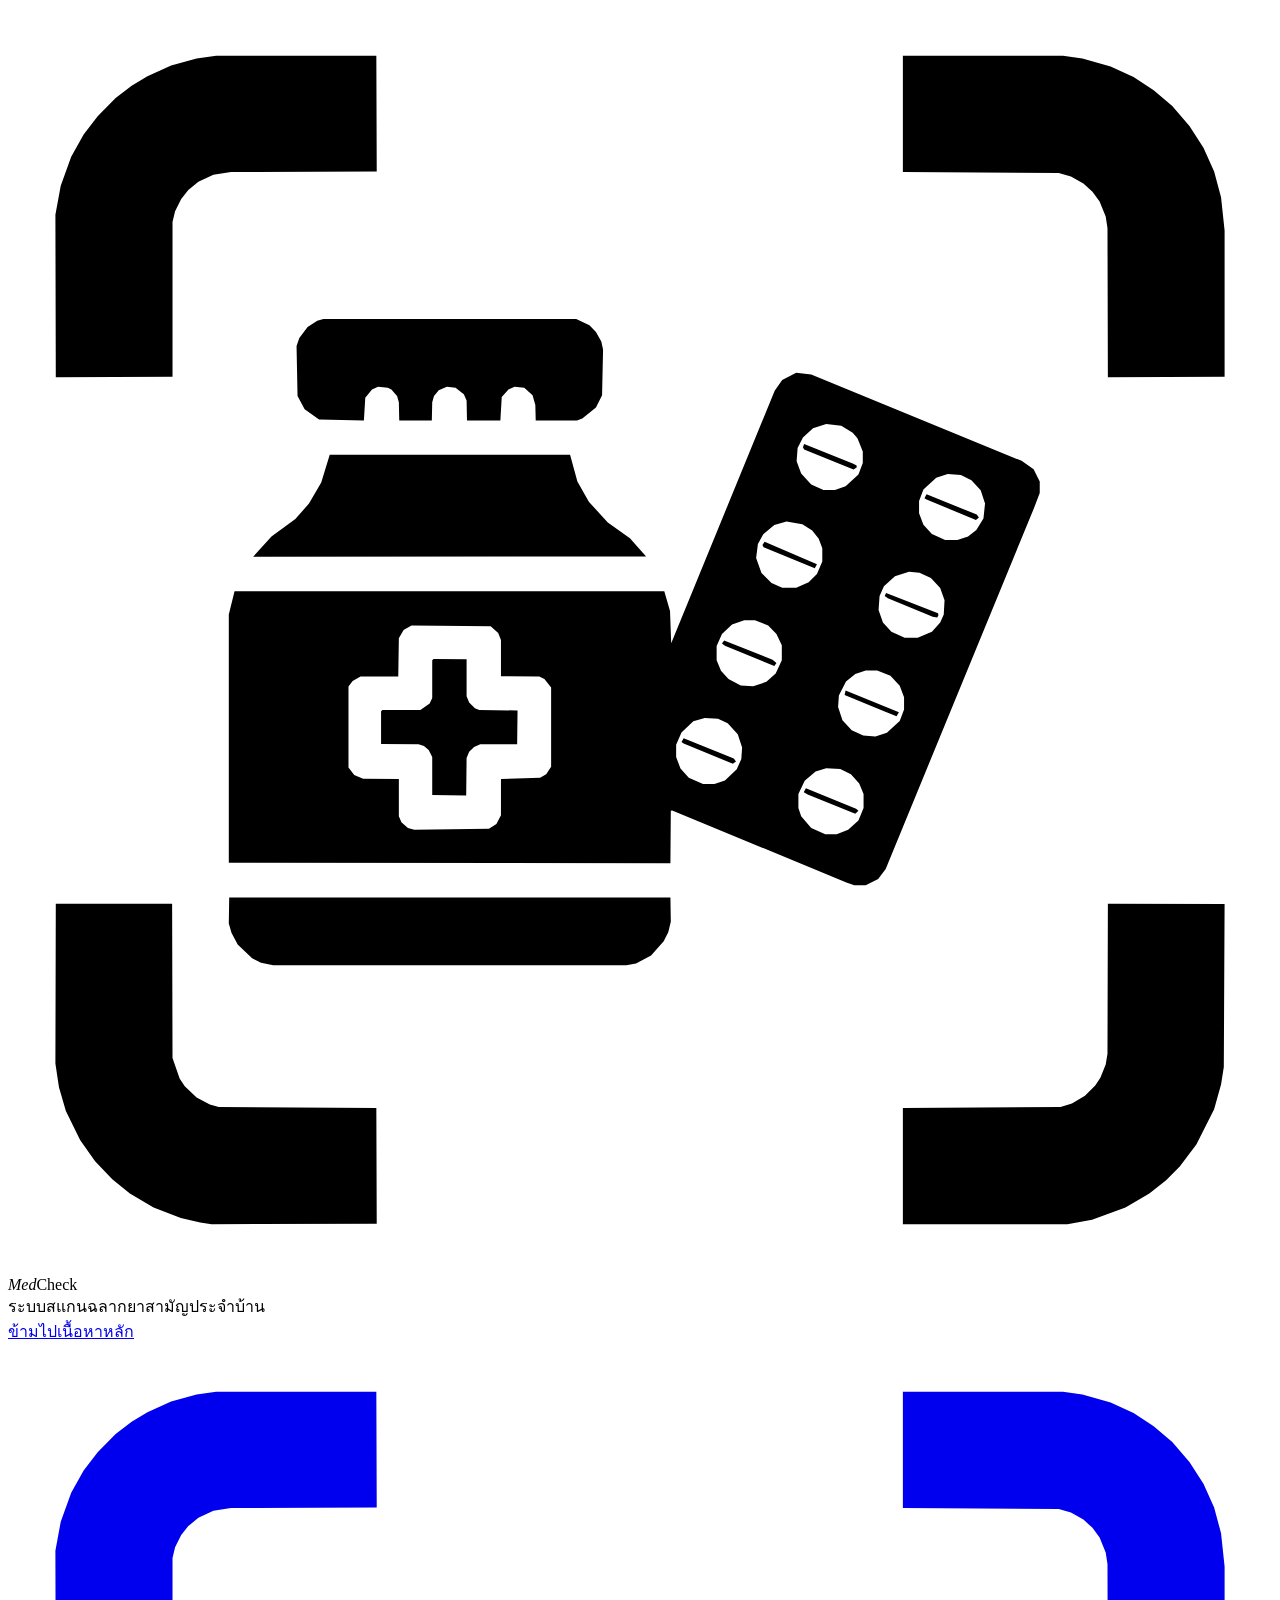
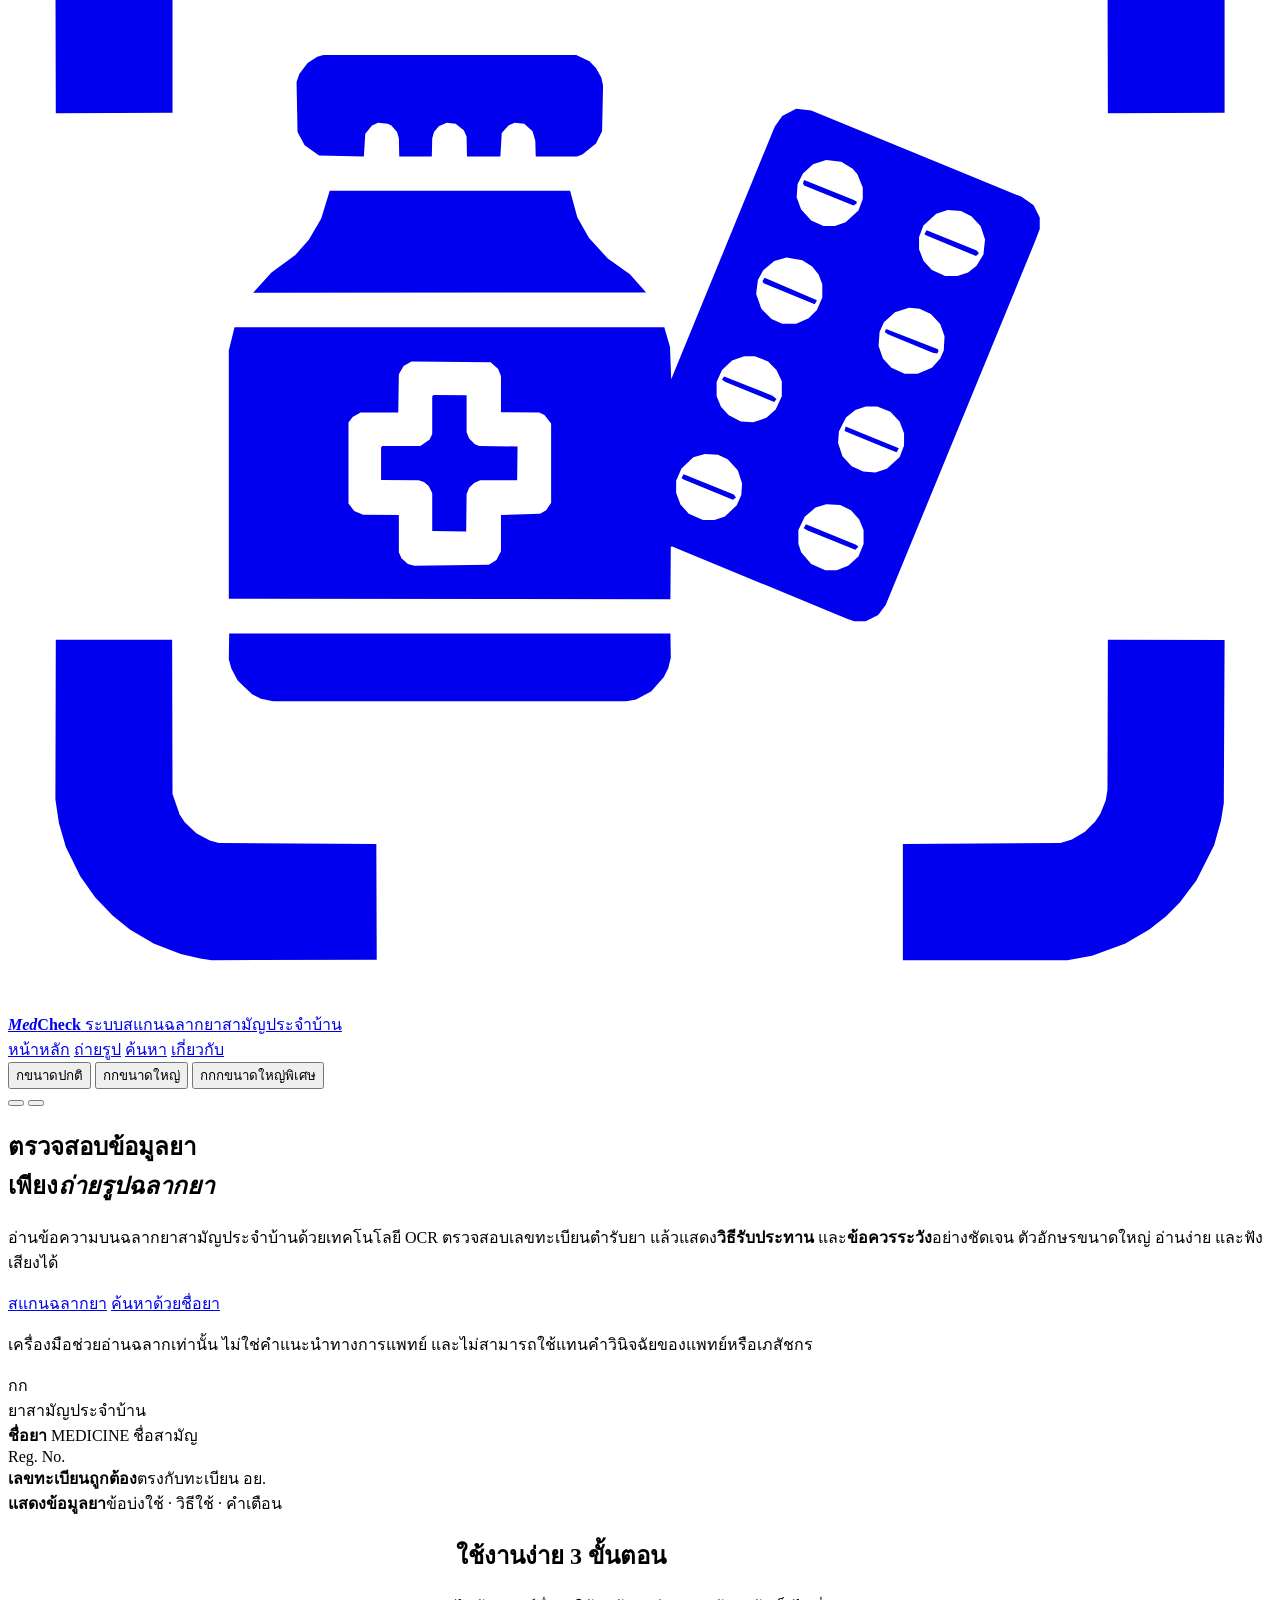
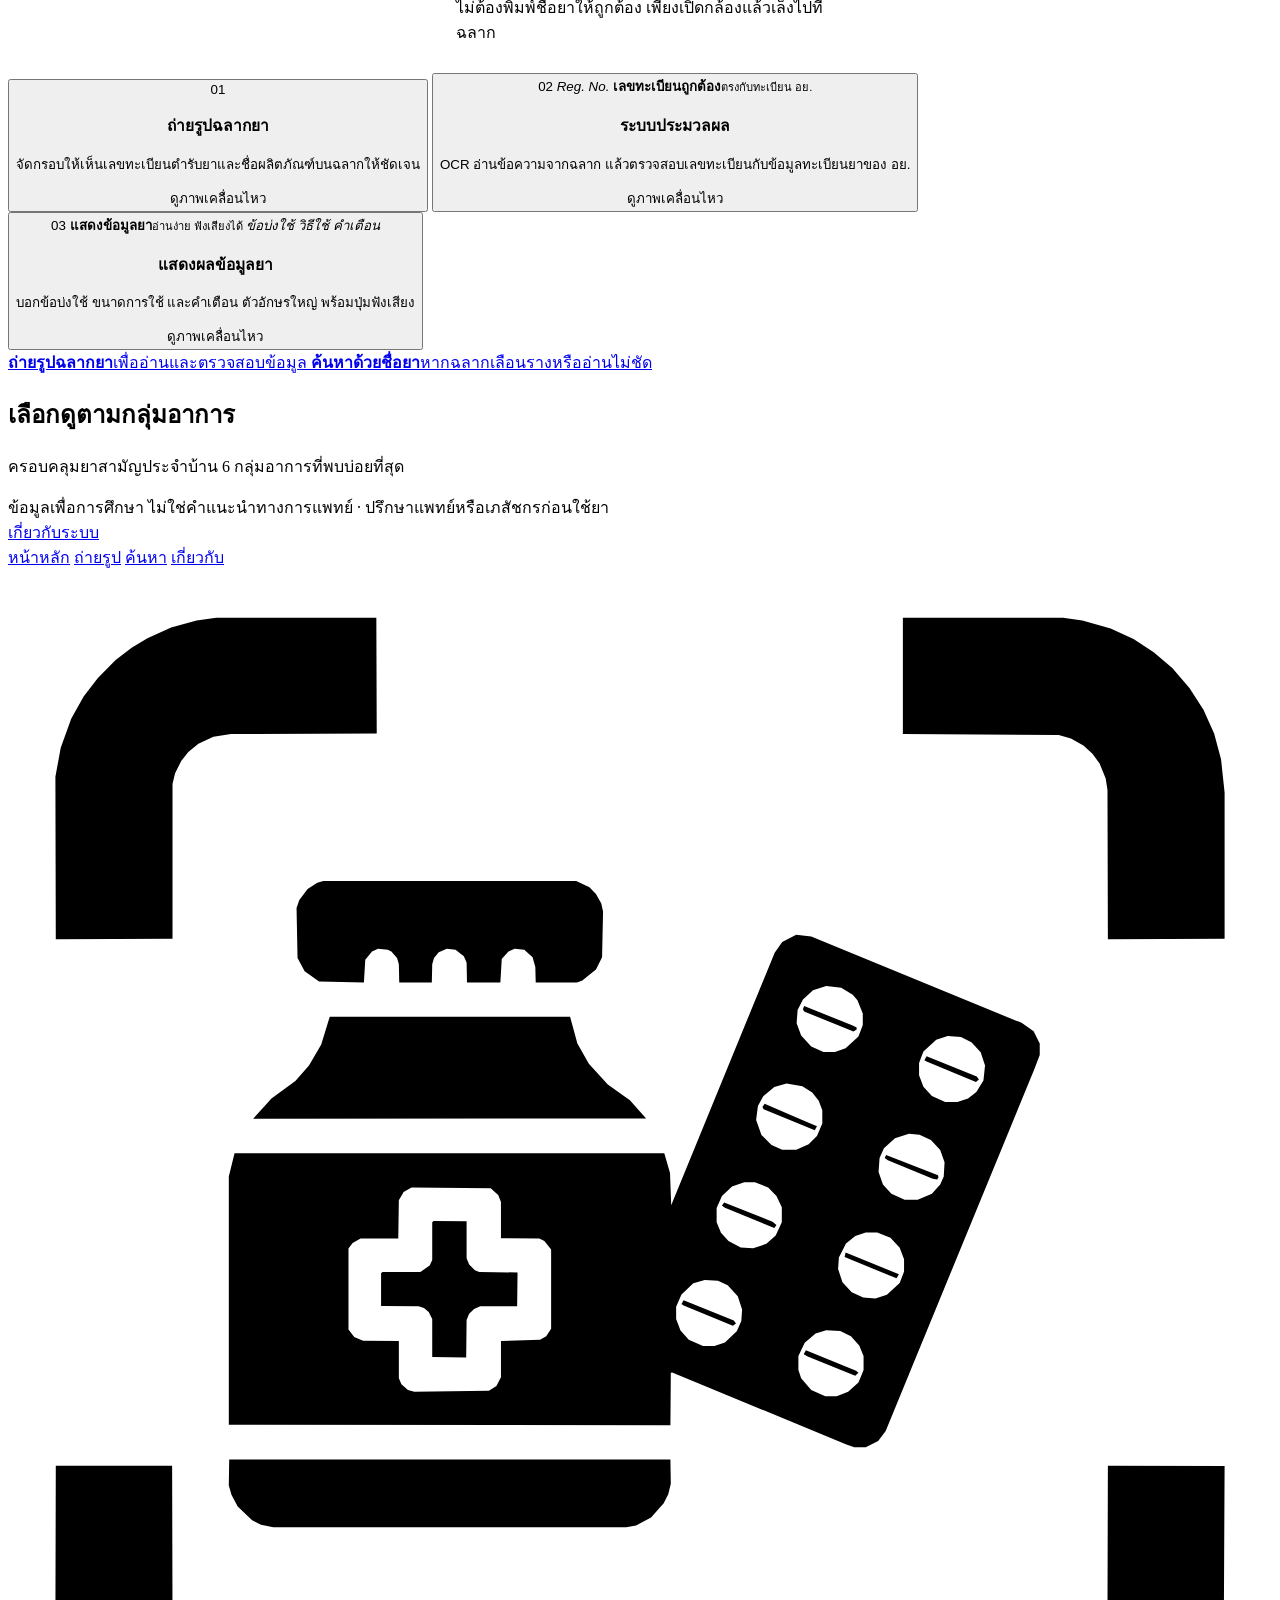
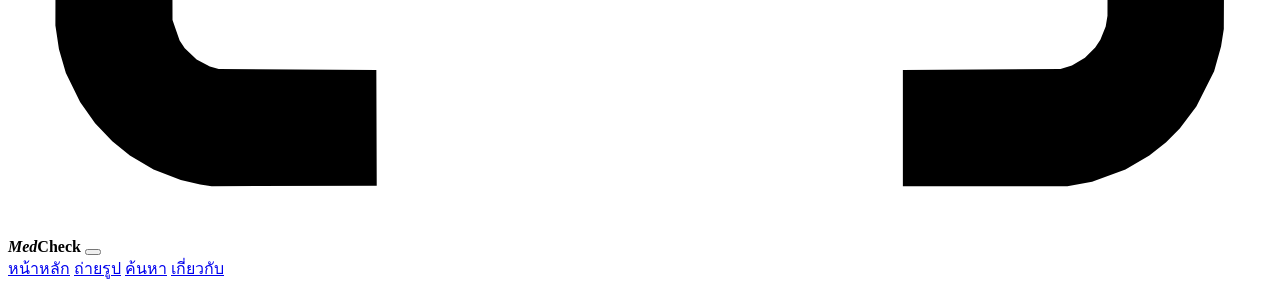
==== commit 16028441: "Refresh frontend and rebuild admin workflows Refresh MedCheck’s branding, typography, symptom filter" ====
--- a/frontend/index.html
+++ b/frontend/index.html
@@ -7,9 +7,24 @@
   <meta name="description"
         content="อ่านฉลากยาด้วย OCR ตรวจสอบเลขทะเบียน อย. พร้อมข้อบ่งใช้ ขนาดยา และคำเตือน">
 
+  <link rel="icon" href="/assets/favicon.svg" type="image/svg+xml">
+  <link rel="icon" href="/assets/icon-32.png" sizes="32x32">
+  <link rel="apple-touch-icon" href="/assets/icon-180.png">
+  <meta name="theme-color" content="#E01B24">
+
+  <!-- ภาพและข้อความตอนแชร์ลิงก์ -->
+  <meta property="og:type" content="website">
+  <meta property="og:site_name" content="MedCheck">
+  <meta property="og:title" content="MedCheck · ระบบสแกนฉลากยาสามัญประจำบ้าน">
+  <meta property="og:description" content="อ่านฉลากยาด้วย OCR ตรวจสอบเลขทะเบียน อย. พร้อมข้อบ่งใช้ ขนาดยา และคำเตือน">
+  <meta property="og:image" content="/assets/og.png">
+  <meta property="og:image:width" content="1200">
+  <meta property="og:image:height" content="630">
+  <meta name="twitter:card" content="summary_large_image">
+
   <link rel="preconnect" href="https://fonts.googleapis.com">
   <link rel="preconnect" href="https://fonts.gstatic.com" crossorigin>
-  <link rel="stylesheet" href="https://fonts.googleapis.com/css2?family=IBM+Plex+Sans+Thai:wght@400;500;600;700&family=Sarabun:wght@400;500;600;700&family=IBM+Plex+Mono:wght@500;600&display=swap">
+  <link rel="stylesheet" href="https://fonts.googleapis.com/css2?family=Anuphan:wght@400;500;600;700&family=Sarabun:wght@400;500;600;700&family=IBM+Plex+Mono:wght@500;600&display=swap">
 
 
   <link rel="stylesheet" href="/css/tokens.css">
@@ -31,8 +46,29 @@
 </head>
 <body>
 
+  <!-- ไอคอนเว็บ · เส้นอยู่ใน defs ชุดเดียว ประกอบเป็น #brandmark กับ #brandmark-cut -->
+  <svg width="0" height="0" aria-hidden="true" focusable="false" style="position:absolute">
+    <defs>
+      <path id="bmInk" fill-rule="evenodd" d="M10.54 2.42L9.55 2.56L8.26 2.91L7.06 3.45L6.26 3.94L5.45 4.56L4.54 5.48L3.83 6.41L3.2 7.53L2.67 9L2.4 10.47L2.42 18.69L8.33 18.67L8.33 10.83L8.46 10.29L8.77 9.67L9.13 9.22L9.64 8.8L10.4 8.44L11.29 8.31L18.67 8.28L18.65 2.42ZM45.31 2.42L45.31 8.31L53.2 8.35L53.82 8.53L54.45 8.89L54.91 9.31L55.27 9.8L55.58 10.56L55.67 11.14L55.69 18.69L61.6 18.67L61.6 11.27L61.42 9.58L61.07 8.28L60.53 7.08L59.82 5.97L58.95 4.96L58.01 4.16L56.99 3.49L55.83 2.96L54.4 2.56L53.42 2.42ZM15.97 15.75L15.66 15.84L15.17 16.15L14.75 16.71L14.61 17.11L14.66 19.65L15.02 20.32L15.75 20.83L18.02 20.88L18.09 19.74L18.43 19.32L18.74 19.18L19.23 19.23L19.41 19.32L19.7 19.65L19.79 19.96L19.81 20.88L21.46 20.88L21.48 19.96L21.57 19.65L21.81 19.36L22.22 19.18L22.66 19.23L23.08 19.56L23.22 19.87L23.24 20.88L24.93 20.88L25 19.7L25.34 19.32L25.65 19.18L26.14 19.23L26.56 19.61L26.7 20.1L26.72 20.88L28.81 20.88L29.08 20.79L29.77 20.23L30.08 19.61L30.13 17.29L30.04 16.89L29.77 16.4L29.44 16.06L28.77 15.75ZM39.91 18.47L39.2 18.83L38.82 19.38L33.58 32.16L33.52 30.53L33.23 29.53L11.47 29.53L11.18 30.71L11.18 43.28L33.54 43.3L33.56 40.65L33.63 40.63L42.45 44.28L42.85 44.42L43.43 44.42L44.06 44.1L44.44 43.59L51.97 25.27L52.24 24.56L52.24 23.98L51.93 23.35L51.32 22.93L40.67 18.56ZM16.29 22.62L15.86 24.02L15.24 25.09L14.55 25.87L13.34 26.76L12.41 27.79L32.31 27.77L31.49 26.85L30.37 26.05L29.41 25L28.83 23.98L28.46 22.62ZM20.43 31.26L20.03 31.49L19.79 31.91L19.76 33.85L17.85 33.85L17.45 34.07L17.24 34.36L17.24 38.46L17.53 38.84L17.98 39.02L19.79 39.04L19.79 40.92L19.92 41.23L20.25 41.52L20.57 41.61L24.35 41.56L24.73 41.32L24.96 40.87L24.96 39.04L26.94 38.98L27.25 38.8L27.5 38.42L27.5 34.41L27.16 33.98L26.9 33.85L24.96 33.83L24.96 32L24.82 31.64L24.44 31.31ZM21.55 32.96L21.48 33.03L21.48 34.94L21.35 35.21L20.88 35.54L18.96 35.54L18.89 35.61L18.89 37.26L20.79 37.28L21.06 37.37L21.3 37.57L21.48 37.93L21.48 39.85L23.2 39.87L23.22 37.97L23.35 37.66L23.6 37.42L23.91 37.28L25.78 37.28L25.8 35.57L23.86 35.54L23.64 35.45L23.35 35.17L23.22 34.85L23.22 32.98ZM11.2 45.04L11.18 46.35L11.32 46.84L11.63 47.42L12.36 48.12L12.81 48.34L13.43 48.47L31.31 48.47L31.8 48.38L32.56 47.98L33.2 47.25L33.43 46.8L33.56 46.27L33.54 45.04ZM2.42 45.35L2.4 53.44L2.58 54.65L2.93 55.85L3.65 57.32L4.41 58.39L5.28 59.3L6.17 60.02L7.37 60.73L8.75 61.27L9.73 61.49L10.31 61.58L18.67 61.56L18.65 55.69L10.67 55.65L10.22 55.52L9.55 55.16L8.95 54.6L8.69 54.2L8.33 53.17L8.31 45.35ZM55.69 45.35L55.67 52.95L55.58 53.49L55.31 54.16L55.05 54.56L54.53 55.07L53.87 55.47L53.29 55.65L45.31 55.69L45.31 61.58L53.64 61.58L54.89 61.35L56.58 60.73L57.79 60.02L58.64 59.35L59.33 58.66L60.17 57.54L61.07 55.76L61.42 54.51L61.56 53.62L61.6 45.37Z"/>
+      <path id="bmPill" fill-rule="evenodd" d="M41.43 21.06L40.76 21.28L40.25 21.75L39.98 22.28L39.93 22.95L40.16 23.57L40.67 24.13L41.29 24.4L41.87 24.4L42.41 24.22L43.06 23.62L43.28 23.04L43.28 22.46L43.01 21.79L42.77 21.5L42.19 21.15ZM40.31 22.08L40.25 22.24L40.31 22.35L42.81 23.37L42.97 23.26L42.97 23.17L42.77 23.06ZM47.58 23.6L47 23.78L46.35 24.38L46.13 24.96L46.13 25.58L46.35 26.16L46.78 26.63L47.45 26.94L48.07 26.94L48.61 26.76L49.03 26.43L49.39 25.85L49.47 25.09L49.25 24.42L48.78 23.91L48.25 23.64ZM46.51 24.62L46.4 24.82L46.51 24.89L49.01 25.92L49.16 25.8L49.05 25.65ZM39.42 26L38.8 26.18L38.24 26.65L37.97 27.14L37.88 27.85L38.15 28.61L38.66 29.12L39.2 29.35L39.91 29.35L40.54 29.08L40.96 28.66L41.23 28.03L41.23 27.36L41.05 26.87L40.72 26.45L40.22 26.14ZM38.31 27.03L38.2 27.19L38.26 27.3L40.85 28.37L40.96 28.17ZM45.62 28.55L44.91 28.77L44.35 29.28L44.13 29.77L44.08 30.48L44.3 31.11L44.73 31.58L45.4 31.89L46.06 31.89L46.78 31.58L47.2 31.11L47.38 30.71L47.42 29.99L47.2 29.37L46.73 28.86L46.15 28.59ZM44.46 29.62L44.39 29.77L44.55 29.88L46.82 30.82L47.05 30.86L47.11 30.75L47.09 30.64ZM37.28 31L36.66 31.22L36.15 31.69L35.88 32.31L35.88 33.03L36.1 33.56L36.48 33.98L37.1 34.3L37.73 34.34L38.4 34.12L38.87 33.69L39.18 33.03L39.18 32.27L38.91 31.69L38.49 31.26L37.82 31ZM36.26 32.02L36.15 32.18L36.3 32.29L38.8 33.32L38.91 33.16L38.71 33ZM43.43 33.54L42.9 33.72L42.43 34.1L42.07 34.81L42.03 35.39L42.25 36.06L42.72 36.57L43.3 36.84L43.92 36.88L44.5 36.7L45.15 36.1L45.37 35.52L45.37 34.9L45.15 34.32L44.68 33.81L44.01 33.54ZM42.41 34.56L42.36 34.79L44.42 35.63L44.99 35.86L45.11 35.66ZM35.28 35.95L34.7 36.12L34.1 36.68L33.83 37.3L33.83 37.93L34.05 38.51L34.47 38.98L35.19 39.29L35.77 39.29L36.3 39.11L36.9 38.55L37.13 38.02L37.17 37.44L36.95 36.77L36.44 36.21L35.95 35.99ZM34.21 36.97L34.1 37.17L34.21 37.24L36.7 38.26L36.86 38.15L36.75 38ZM41.43 38.49L40.89 38.66L40.34 39.13L40.02 39.8L40.02 40.51L40.16 40.92L40.67 41.52L41.38 41.83L41.96 41.83L42.54 41.61L43.06 41.14L43.32 40.51L43.32 39.8L43.1 39.27L42.68 38.8L42.14 38.53ZM40.4 39.51L40.29 39.71L40.49 39.82L42.9 40.8L43.06 40.65L42.94 40.54Z"/>
+      <path id="bmLine" fill-rule="evenodd" d="M40.31 22.08L40.25 22.19L40.31 22.35L42.81 23.37L42.97 23.26L42.97 23.17L42.77 23.06ZM46.51 24.62L46.4 24.82L46.51 24.89L49.01 25.92L49.16 25.8L49.05 25.65ZM38.31 27.03L38.2 27.23L38.35 27.34L40.85 28.37L40.96 28.17ZM44.46 29.62L44.39 29.77L44.55 29.88L46.82 30.82L47.05 30.86L47.11 30.8L47.11 30.66L47 30.6ZM36.26 32.02L36.15 32.18L36.3 32.29L38.8 33.32L38.91 33.16L38.71 33ZM42.41 34.56L42.34 34.76L42.45 34.83L44.86 35.81L44.99 35.86L45.06 35.79L45.11 35.66L44.91 35.54ZM34.21 36.97L34.1 37.17L34.21 37.24L36.7 38.26L36.86 38.15L36.86 38.06L36.66 37.95ZM40.4 39.51L40.29 39.71L40.49 39.82L42.9 40.8L43.06 40.65L42.94 40.54Z"/>
+      <mask id="bmCut">
+        <use href="#bmInk" fill="#fff"/>
+        <use href="#bmPill" fill="#000"/>
+      </mask>
+    </defs>
+    <symbol id="brandmark" viewBox="0 0 64 64">
+      <use href="#bmInk" fill="currentColor"/>
+      <use href="#bmPill" fill="#fff"/>
+      <use href="#bmLine" fill="#A7A5A5"/>
+    </symbol>
+    <symbol id="brandmark-cut" viewBox="0 0 64 64">
+      <rect width="64" height="64" fill="currentColor" mask="url(#bmCut)"/>
+    </symbol>
+  </svg>
+
   <div id="intro" aria-hidden="true">
-    <span class="intro-mark" data-ico="scan"></span>
+    <span class="intro-mark" aria-hidden="true"><svg viewBox="0 0 64 64"><use href="#brandmark-cut"/></svg></span>
     <div class="intro-name"><i>Med</i>Check</div>
     <div class="intro-sub">ระบบสแกนฉลากยาสามัญประจำบ้าน</div>
     <div class="intro-bar"><i></i></div>
@@ -42,7 +78,7 @@
   <header class="hdr">
     <div class="wrap hdr-in">
       <a href="/" class="logo">
-        <span class="logo-mark" data-ico="scan" aria-hidden="true"></span>
+        <span class="logo-mark" aria-hidden="true"><svg viewBox="0 0 64 64"><use href="#brandmark-cut"/></svg></span>
         <span class="logo-tx"><b><i>Med</i>Check</b>
         <span>ระบบสแกนฉลากยาสามัญประจำบ้าน</span></span>
       </a>
@@ -80,12 +116,12 @@
         <div class="wrap hero-in">
           <div>
 
-            <h1>ตรวจสอบยาง่ายๆ<br>แค่<em>ถ่ายรูปฉลากยา</em></h1>
+            <h1>ตรวจสอบข้อมูลยา<br>เพียง<em>ถ่ายรูปฉลากยา</em></h1>
 
             <p class="hero-lead">
               อ่านข้อความบนฉลากยาสามัญประจำบ้านด้วยเทคโนโลยี OCR
-              ตรวจสอบเลขทะเบียนตำรับยา แล้วบอกให้ชัดว่า<b>กินอย่างไร</b> และ<b>ต้องระวังอะไร</b>
-              ตัวอักษรใหญ่ อ่านง่าย ฟังเสียงได้
+              ตรวจสอบเลขทะเบียนตำรับยา แล้วแสดง<b>วิธีรับประทาน</b> และ<b>ข้อควรระวัง</b>อย่างชัดเจน
+              ตัวอักษรขนาดใหญ่ อ่านง่าย และฟังเสียงได้
             </p>
 
             <div class="hero-cta">
@@ -99,7 +135,7 @@
             <p class="hero-note">
               <span data-ico="info" aria-hidden="true"></span>
               <span>เครื่องมือช่วยอ่านฉลากเท่านั้น ไม่ใช่คำแนะนำทางการแพทย์
-              และไม่ใช้แทนคำวินิจฉัยของแพทย์หรือเภสัชกร</span>
+              และไม่สามารถใช้แทนคำวินิจฉัยของแพทย์หรือเภสัชกร</span>
             </p>
           </div>
         
@@ -150,7 +186,7 @@
         <div class="wrap sec">
           <div class="center" style="max-width: 46ch; margin-inline:auto; margin-bottom:1.8rem;">
             <h2>ใช้งานง่าย <span style="color: var(--primary)">3 ขั้นตอน</span></h2>
-            <p class="muted mt-2">ไม่ต้องพิมพ์ชื่อยาให้ถูกต้อง แค่เปิดกล้องแล้วเล็งไปที่ฉลาก</p>
+            <p class="muted mt-2">ไม่ต้องพิมพ์ชื่อยาให้ถูกต้อง เพียงเปิดกล้องแล้วเล็งไปที่ฉลาก</p>
         </div>
 
 
@@ -249,7 +285,7 @@
           </a>
           <a class="shortcut" href="/search">
             <span class="shortcut-ico" data-ico="keyboard" aria-hidden="true"></span>
-            <span class="shortcut-b"><b>ค้นหาด้วยชื่อยา</b><span>ถ้าฉลากเลือนรางหรืออ่านไม่ออก</span></span>
+            <span class="shortcut-b"><b>ค้นหาด้วยชื่อยา</b><span>หากฉลากเลือนรางหรืออ่านไม่ชัด</span></span>
             <span class="shortcut-go" data-ico="arrow" aria-hidden="true"></span>
           </a>
         </div>
@@ -258,7 +294,7 @@
         <div class="wrap sec-sm">
           <div class="sec-head">
             <div class="ttl">
-              <h2>เลือกดูตามอาการที่เป็น</h2>
+              <h2>เลือกดูตามกลุ่มอาการ</h2>
               <p>ครอบคลุมยาสามัญประจำบ้าน 6 กลุ่มอาการที่พบบ่อยที่สุด</p>
             </div>
           </div>
@@ -266,7 +302,7 @@
         </div>
 
         <div class="wrap sec-sm" id="recentWrap" hidden>
-          <h2 style="font-size:clamp(1.2rem,2.4vw,1.6rem)">ดูล่าสุด</h2> 
+          <h2 style="font-size:clamp(1.2rem,2.4vw,1.6rem)">ยาที่ดูล่าสุด</h2> 
           <ul class="rows" id="recentRows"></ul>       
         </div>
 
@@ -289,7 +325,7 @@
           <img id="camShot" alt="ภาพฉลากยาที่ถ่ายไว้">
           <div class="camhint">
             <span data-ico="camera" aria-hidden="true"></span>
-            <p>กดเปิดกล้องเพื่อถ่ายภาพฉลากยา<br>หรือเลือกภาพที่มีอยู่แล้วในเครื่อง</p>
+            <p>กดเปิดกล้องเพื่อถ่ายภาพฉลากยา<br>หรือเลือกภาพที่มีอยู่ในเครื่อง</p>
           </div>
           <div class="camframe" aria-hidden="true"></div>
         </div>
@@ -314,8 +350,8 @@
 
         <ul class="camtips">
           <li>วางฉลากให้อยู่ในกรอบ และถือกล้องให้นิ่ง</li>
-          <li>เลี่ยงแสงสะท้อนจากแผงยาและฟิล์มพลาสติก</li>
-          <li>ถ้าตัวอักษรเล็กมาก ให้ถ่ายใกล้ขึ้นทีละส่วน</li>
+          <li>หลีกเลี่ยงแสงสะท้อนจากแผงยาและฟิล์มพลาสติก</li>
+          <li>หากตัวอักษรมีขนาดเล็กมาก ให้ถ่ายใกล้ขึ้นทีละส่วน</li>
         </ul>
        </div>
       </div>
@@ -347,7 +383,9 @@
         </div>
         <p class="q-msg" id="qMsg" aria-live="polite" hidden></p>
 
-        <div class="chipbar" id="chipbar" role="group" aria-label="กรองตามกลุ่มอาการ"></div>
+        <div class="tabwrap">
+          <div class="chipbar" id="chipbar" role="group" aria-label="กรองตามกลุ่มอาการ"></div>
+        </div>
         <p class="text-sm muted mt-4" id="resCount" aria-live="polite"></p>
         <ul class="rows" id="resRows"></ul>
         <div id="resEmpty"></div>
@@ -385,7 +423,7 @@
   <aside class="drawer" id="drawer" role="dialog" aria-modal="true" aria-label="เมนูหลัก">
     <div class="drawer-head">
       <span class="logo">
-        <span class="logo-mark" data-ico="scan" aria-hidden="true"></span>
+        <span class="logo-mark" aria-hidden="true"><svg viewBox="0 0 64 64"><use href="#brandmark-cut"/></svg></span>
         <span class="logo-tx"><b><i>Med</i>Check</b></span>
       </span>
       <button class="iconbtn" id="drawerClose" type="button" aria-label="ปิดเมนู">
